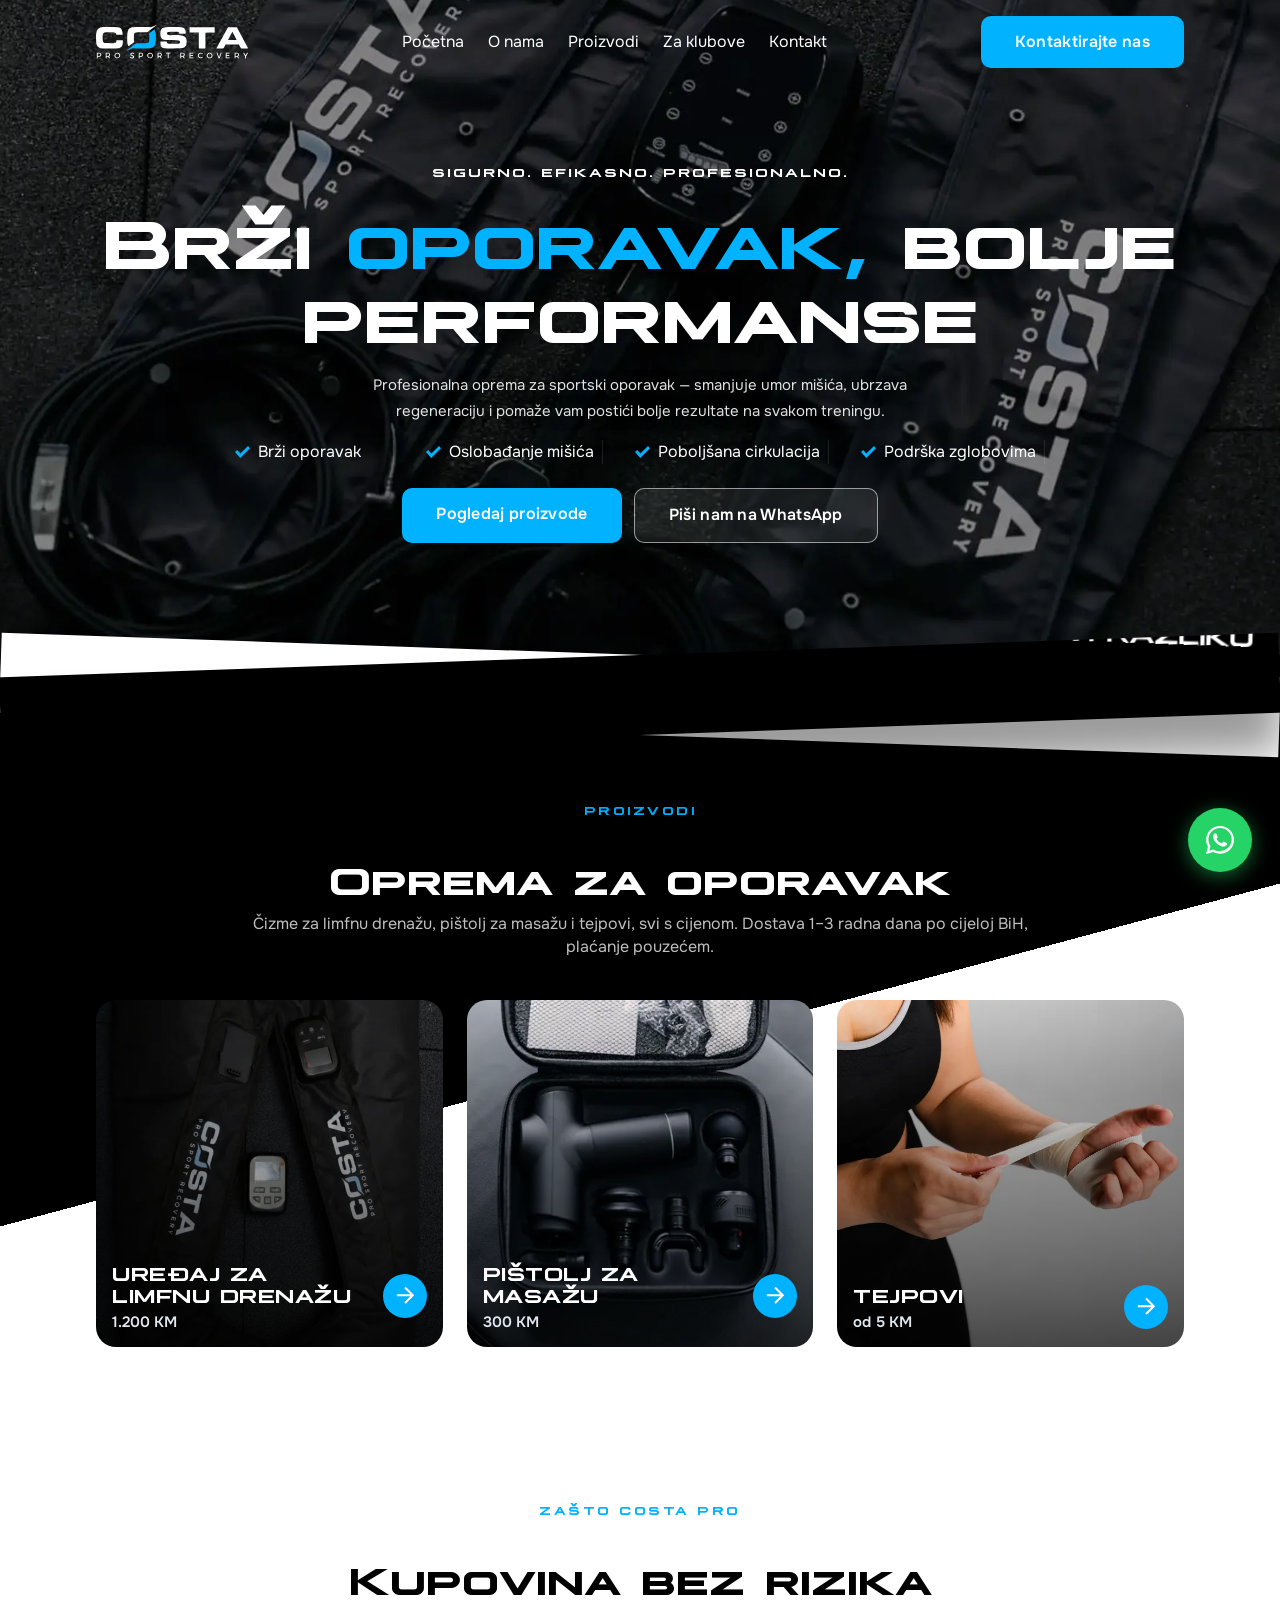
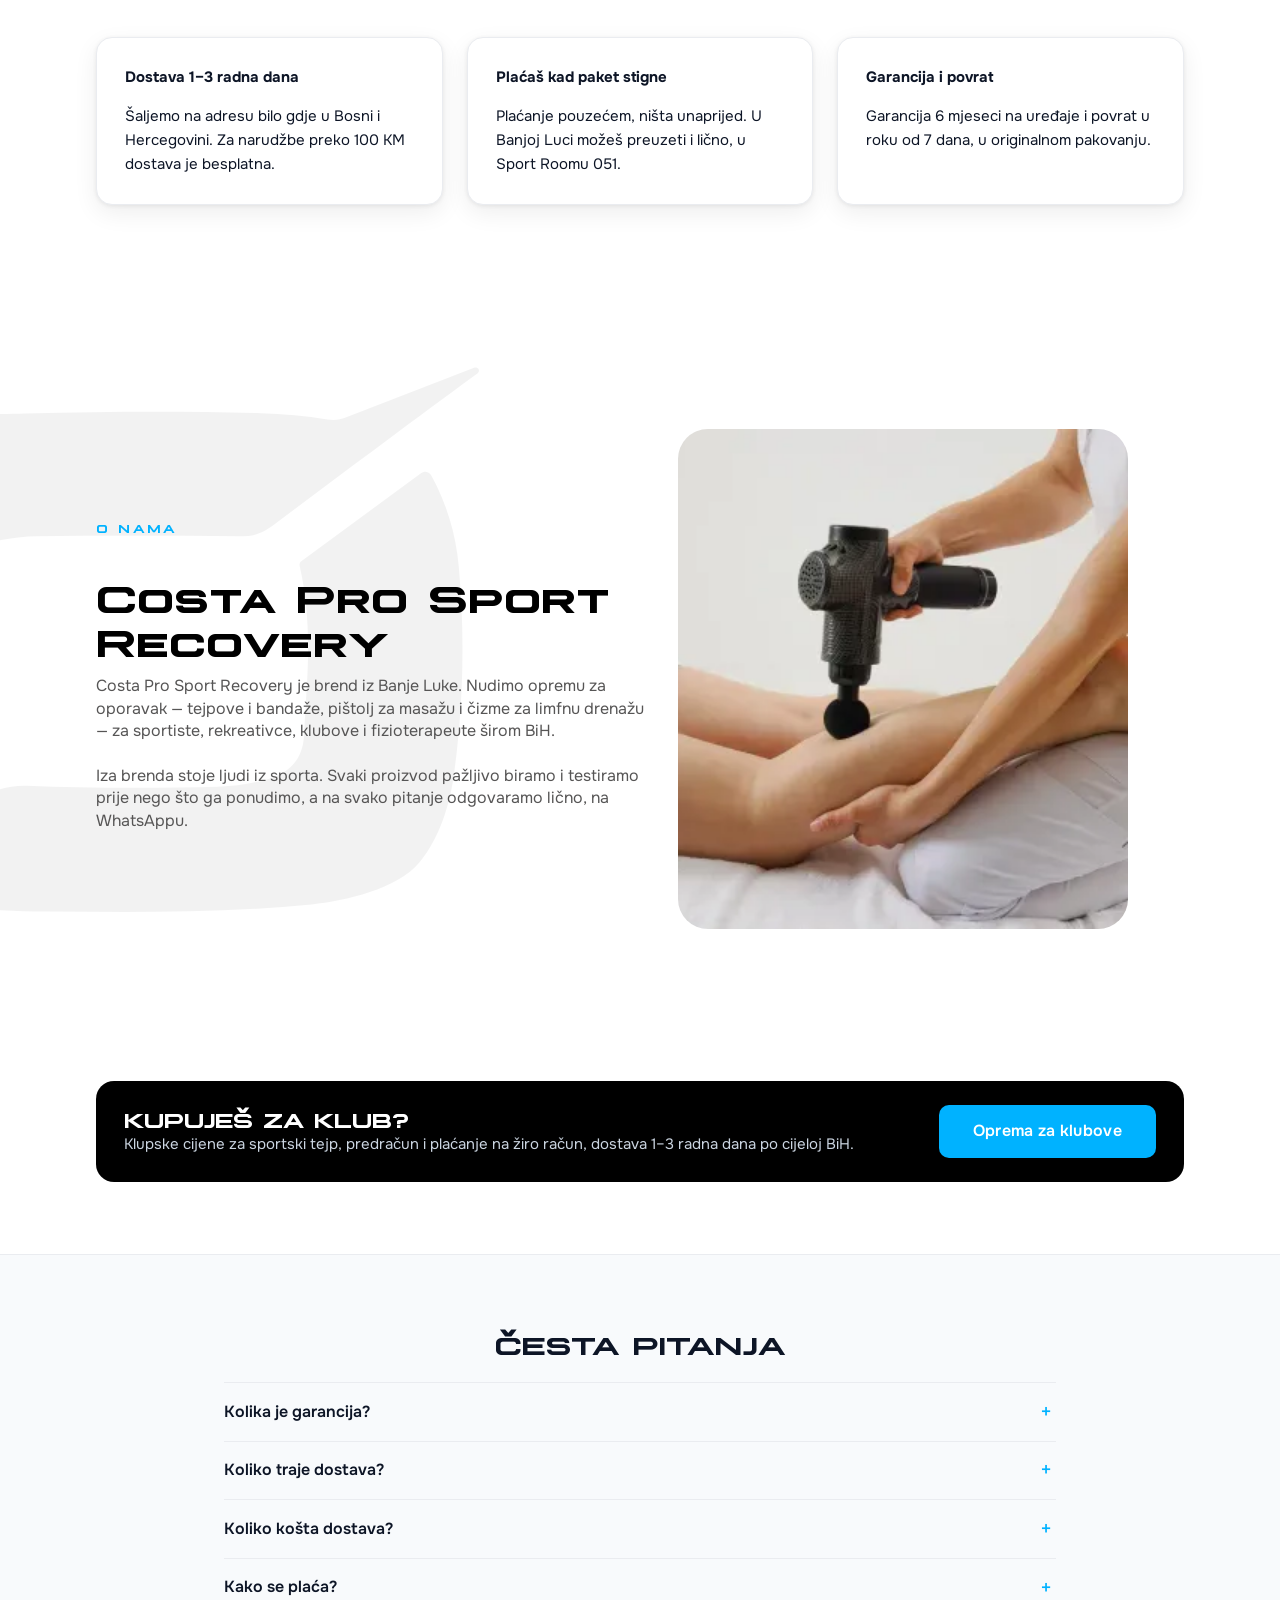
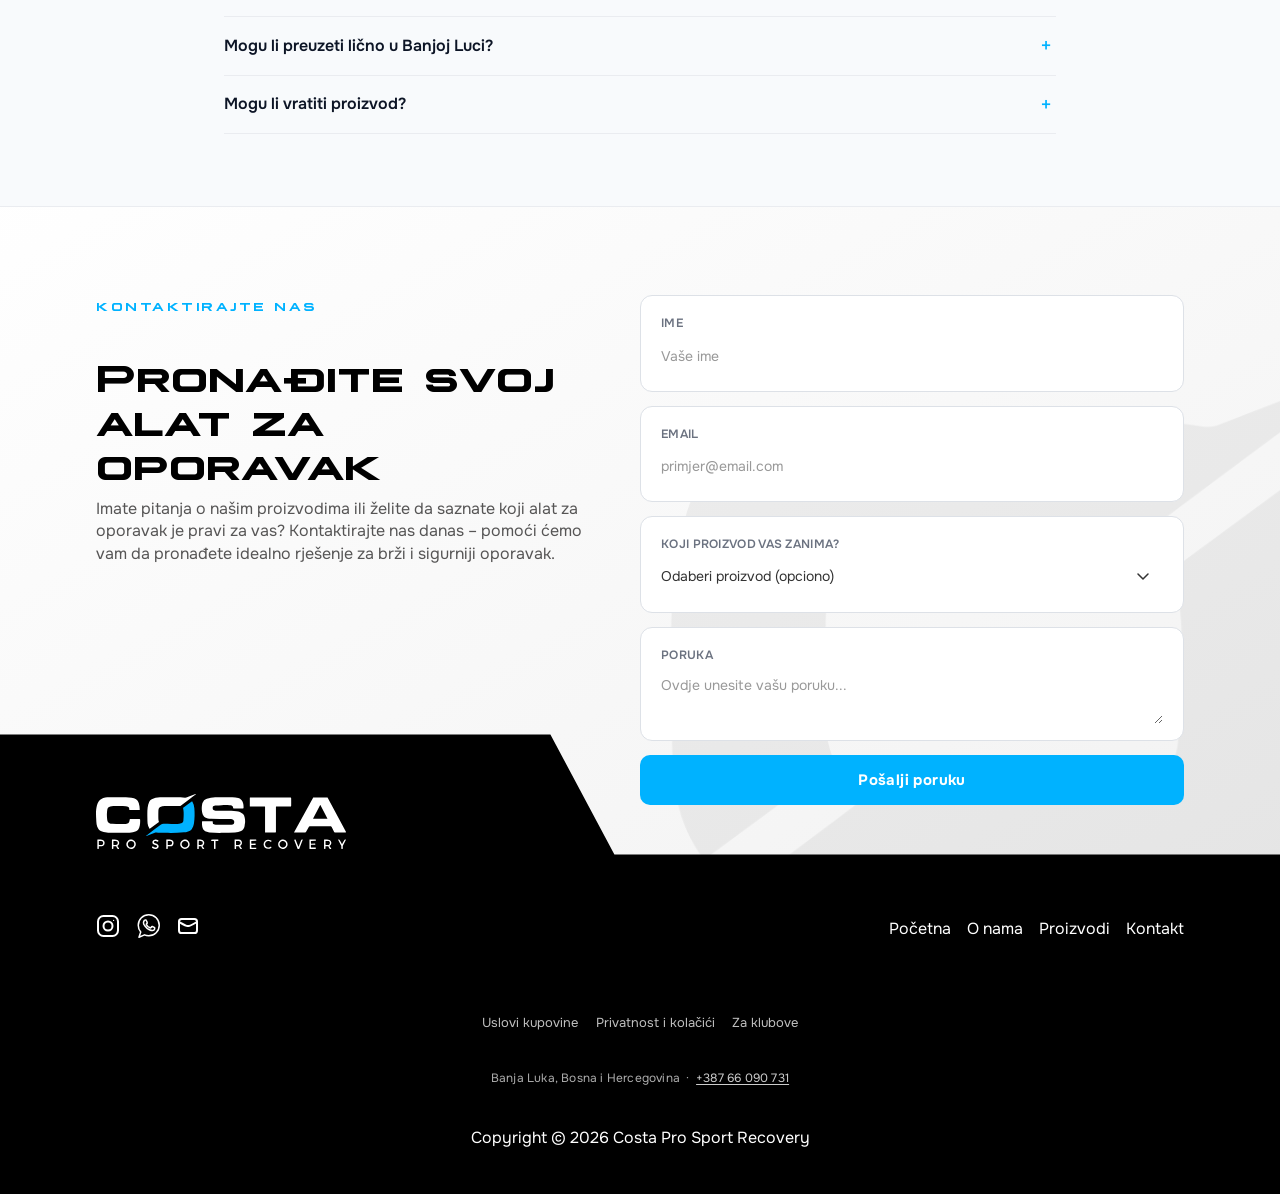
==== costa-website/index.html @ 4fbb2a23 "Brzina i mobitel: sajt 10x lakši, stabilan, bolja početna Brzina (Lighthouse, mobitel): 41-55 -> 92-" ====
<!DOCTYPE html><!-- This site was created in Webflow. https://webflow.com --><!-- Last Published: Sun Feb 15 2026 12:55:45 GMT+0000 (Coordinated Universal Time) --><html lang="bs" data-wf-domain="costa-78e3b6.webflow.io" data-wf-page="690329424cb99883a5636047" data-wf-site="690329414cb99883a5636027" data-wf-status="1"><head>
    <!-- Google Tag Manager -->
    <script>(function(w,d,s,l,i){w[l]=w[l]||[];w[l].push({'gtm.start':
    new Date().getTime(),event:'gtm.js'});var f=d.getElementsByTagName(s)[0],
    j=d.createElement(s),dl=l!='dataLayer'?'&l='+l:'';j.async=true;j.src=
    'https://www.googletagmanager.com/gtm.js?id='+i+dl;f.parentNode.insertBefore(j,f);
    })(window,document,'script','dataLayer','GTM-5XQ25KWZ');</script>
    <!-- End Google Tag Manager -->
    <meta charset="utf-8">
    <title>Costa Pro Sport Recovery | Profesionalna oprema za brži oporavak sportista</title>
    <meta content="Nudimo kvalitetne uređaje za masažu, limfnu drenažu i oporavak mišića koji pomažu u prevenciji povreda, smanjenju umora i bržem oporavku tijela nakon napora." name="description">
    <meta content="Costa Pro Sport Recovery | Profesionalna oprema za brži oporavak sportista" property="og:title">
    <meta content="Nudimo kvalitetne uređaje za masažu, limfnu drenažu i oporavak mišića koji pomažu u prevenciji povreda, smanjenju umora i bržem oporavku tijela nakon napora." property="og:description">
    <meta content="Costa Pro Sport Recovery | Profesionalna oprema za brži oporavak sportista" property="twitter:title">
    <meta content="Nudimo kvalitetne uređaje za masažu, limfnu drenažu i oporavak mišića koji pomažu u prevenciji povreda, smanjenju umora i bržem oporavku tijela nakon napora." property="twitter:description">
    <meta property="og:type" content="website">
    <meta content="summary_large_image" name="twitter:card">
    <meta property="og:image" content="https://costapro.ba/images/proizvodi/proizvodi%20limfna.jpeg">
    <meta name="twitter:image" content="https://costapro.ba/images/proizvodi/proizvodi%20limfna.jpeg">
    <meta content="width=device-width, initial-scale=1" name="viewport">
    <meta content="Webflow" name="generator">
    <link rel="canonical" href="https://costapro.ba/">
    <meta property="og:url" content="https://costapro.ba/">
    
    <link href="images/6991c1edc191689aac468a08_cost%20aico.png" rel="shortcut icon" type="image/x-icon">
    <link href="images/6991c24762b93aa58e448d6c_costa%20webclip.png" rel="apple-touch-icon">
    <link rel="preload" href="fonts/plateia-bold.woff2" as="font" type="font/woff2" crossorigin>
    <link rel="preload" href="fonts/onest-variable.woff2" as="font" type="font/woff2" crossorigin>
    <link rel="stylesheet" href="css/style.css">
    <link rel="stylesheet" href="css/costa-pages.css">
    <script type="application/ld+json">
      {
        "@context": "https://schema.org",
        "@type": "Organization",
        "name": "Costa Pro Sport Recovery",
        "description": "Profesionalna oprema za brži oporavak sportista - uređaji za masažu, limfnu drenažu i oporavak mišića",
        "logo": {
          "@type": "ImageObject",
          "url": "https://costapro.ba/images/69032d27c19b1f66c879b356_costa%20logo.svg"
        },
        "url": "https://costapro.ba/",
        "sameAs": [
          "https://www.instagram.com/costa_prosportrecovery/",
          "https://wa.me/38766090731"
        ],
        "contactPoint": {
          "@type": "ContactPoint",
          "contactType": "Customer Service",
          "telephone": "+387 66 090 731",
          "availableLanguage": "bs"
        },
        "makesOffer": [{
            "@type": "Offer",
            "itemOffered": {
              "@type": "Product",
              "name": "Uređaj za limfnu drenažu",
              "description": "Profesionalni uređaj za limfnu drenažu i oporavak"
            }
          },
          {
            "@type": "Offer",
            "itemOffered": {
              "@type": "Product",
              "name": "Pištolj za masažu",
              "description": "Masažni pistolj za brži oporavak mišića"
            }
          },
          {
            "@type": "Offer",
            "itemOffered": {
              "@type": "Product",
              "name": "Tejpovi",
              "description": "Profesionalni tejpovi za sportiste"
            }
          }
        ]
      }
    </script>
    <script type="text/javascript">
    (function(c,l,a,r,i,t,y){
        c[a]=c[a]||function(){(c[a].q=c[a].q||[]).push(arguments)};
        t=l.createElement(r);t.async=1;t.src="https://www.clarity.ms/tag/"+i;
        y=l.getElementsByTagName(r)[0];y.parentNode.insertBefore(t,y);
    })(window, document, "clarity", "script", "vp40ejj4ta");
</script>
    <!-- Meta Pixel: HARDCODED here, not in GTM. If this is ever moved into GTM (GTM-5XQ25KWZ), delete this block first or PageViews will be counted twice.
         Keep fbq.disablePushState = true; before fbq('init'): without it the product filter's URL change (?filter=...) fires an extra PageView on every click. -->
    <!-- Meta Pixel Code -->
    <script>
    !function(f,b,e,v,n,t,s)
    {if(f.fbq)return;n=f.fbq=function(){n.callMethod?
    n.callMethod.apply(n,arguments):n.queue.push(arguments)};
    if(!f._fbq)f._fbq=n;n.push=n;n.loaded=!0;n.version='2.0';
    n.queue=[];t=b.createElement(e);t.async=!0;
    t.src=v;s=b.getElementsByTagName(e)[0];
    s.parentNode.insertBefore(t,s)}(window, document,'script',
    'https://connect.facebook.net/en_US/fbevents.js');
    fbq.disablePushState = true;
    fbq('init', '1083569227592346');
    fbq('track', 'PageView');
    </script>
    <noscript><img height="1" width="1" style="display:none"
    src="https://www.facebook.com/tr?id=1083569227592346&ev=PageView&noscript=1"
    /></noscript>
    <!-- End Meta Pixel Code -->
    <!-- Google Analytics 4: HARDCODED here, not in GTM. If this is ever moved into GTM (GTM-5XQ25KWZ), delete this block first or PageViews will be counted twice. -->
    <script async src="https://www.googletagmanager.com/gtag/js?id=G-Q9NFE45MBG"></script>
    <script>
      window.dataLayer = window.dataLayer || [];
      function gtag(){dataLayer.push(arguments);}
      gtag('js', new Date());
      gtag('config', 'G-Q9NFE45MBG');
    </script>
    <!-- End Google Analytics 4 -->
    <script type="application/ld+json">
{
  "@context": "https://schema.org",
  "@type": "FAQPage",
  "mainEntity": [
    {
      "@type": "Question",
      "name": "Kolika je garancija?",
      "acceptedAnswer": {
        "@type": "Answer",
        "text": "Garancija je 6 mjeseci od datuma kupovine. Ako nešto nije u redu s uređajem, javi nam se: pregledamo reklamaciju i dogovorimo dalje."
      }
    },
    {
      "@type": "Question",
      "name": "Koliko traje dostava?",
      "acceptedAnswer": {
        "@type": "Answer",
        "text": "Kurirska dostava traje 1–3 radna dana, na adresu bilo gdje u Bosni i Hercegovini."
      }
    },
    {
      "@type": "Question",
      "name": "Koliko košta dostava?",
      "acceptedAnswer": {
        "@type": "Answer",
        "text": "Za narudžbe preko 100 KM dostava je besplatna. Za manje narudžbe cijenu dostave potvrđujemo u poruci prije slanja."
      }
    },
    {
      "@type": "Question",
      "name": "Kako se plaća?",
      "acceptedAnswer": {
        "@type": "Answer",
        "text": "Plaćaš pouzećem, gotovinom kuriru kada paket stigne. Plaćanje karticom trenutno nije moguće. Firme i klubovi mogu platiti na žiro račun po predračunu."
      }
    },
    {
      "@type": "Question",
      "name": "Mogu li preuzeti lično u Banjoj Luci?",
      "acceptedAnswer": {
        "@type": "Answer",
        "text": "Da. Lično preuzimanje je u Sport Roomu 051 (iznad pekare 5+), uz prethodni dogovor. Tada nema troška dostave, plaća se gotovinom i dobijaš fiskalni račun."
      }
    },
    {
      "@type": "Question",
      "name": "Mogu li vratiti proizvod?",
      "acceptedAnswer": {
        "@type": "Answer",
        "text": "Povrat je moguć u roku od 7 dana, u originalnom i neotvorenom pakovanju. Javi nam se na WhatsApp i dogovorićemo povrat."
      }
    }
  ]
}
    </script>
  </head>
  <body class="body">
    <!-- Google Tag Manager (noscript) -->
    <noscript><iframe src="https://www.googletagmanager.com/ns.html?id=GTM-5XQ25KWZ"
    height="0" width="0" style="display:none;visibility:hidden"></iframe></noscript>
    <!-- End Google Tag Manager (noscript) -->
    <div class="page-wrapper">
      <div class="navbar">
        <div class="navbar-padding">
          <div class="container-large">
            <div class="navbar_content"><a href="index.html" aria-current="page" class="brand w-inline-block w--current"><img src="images/69032d27c19b1f66c879b356_costa%20logo.svg" loading="lazy" alt="Costa pro sport recovery"></a>
              <div class="nav_list" id="cp-nav">
                <div class="nav-links">
                  <a href="index.html" aria-current="page" class="nav_link w--current">Početna</a><a href="#about" class="nav_link">O nama</a><a href="proizvodi.html" class="nav_link">Proizvodi</a><a href="za-klubove.html" class="nav_link">Za klubove</a><a href="#contact" class="nav_link">Kontakt</a></div><a href="https://wa.me/38766090731?text=Zdravo!%20Zanima%20me%20vi%C5%A1e%20o%20va%C5%A1im%20proizvodima." class="button w-button" target="_blank" rel="noopener">Kontaktirajte nas</a>
              </div>
              <button type="button" class="cp-burger" aria-label="Otvori meni" aria-expanded="false" aria-controls="cp-nav"><span></span><span></span><span></span></button>
            </div>
          </div>
        </div>
      </div>
      <div class="main-wrapper">
        <div class="section_hero">
          <div class="hero_padding">
            <div class="container-large">
              <div class="hero_content">
                <div class="hero_short-text"><strong class="bold-text">Sigurno. Efikasno. Profesionalno.</strong></div>
                <h1 class="hero_heading">Brži <span class="highlight-text">oporavak,</span> bolje performanse</h1>
                <p class="hero-description">Profesionalna oprema za sportski oporavak — smanjuje umor mišića, ubrzava regeneraciju i pomaže vam postići bolje rezultate na svakom treningu.</p>
                <div class="hero-tags_list">
                  <div class="hero-tag"><img src="images/69034042e0db154fa224d536_check%20icon.svg" loading="lazy" alt="" class="check-icon">
                    <div>Brži oporavak</div>
                  </div>
                  <img  style="width: 1px; height: 1.5rem" src="images/vertical-divider.png" alt="">
                  <div class="hero-tag"><img src="images/69034042e0db154fa224d536_check%20icon.svg" loading="lazy" alt="" class="check-icon">
                    <div>Oslobađanje mišića</div><img  style="width: 1px; height: 1.5rem" src="images/vertical-divider.png" alt="">
                  </div>
                  <div class="hero-tag"><img src="images/69034042e0db154fa224d536_check%20icon.svg" loading="lazy" alt="" class="check-icon">
                    <div>Poboljšana cirkulacija</div><img  style="width: 1px; height: 1.5rem" src="images/vertical-divider.png" alt="">
                  </div>
                  <div class="hero-tag"><img src="images/69034042e0db154fa224d536_check%20icon.svg" loading="lazy" alt="" class="check-icon">
                    <div>Podrška zglobovima</div><img  style="width: 1px; height: 1.5rem" src="images/vertical-divider.png" alt="">
                  </div>
                </div><div class="cp-hero-ctas"><a href="proizvodi.html" class="button w-button">Pogledaj proizvode</a><a href="https://wa.me/38766090731?text=Zdravo!%20Zanima%20me%20vi%C5%A1e%20o%20va%C5%A1im%20proizvodima." class="button w-button cp-btn-ghost" target="_blank" rel="noopener" data-location="naslov">Piši nam na WhatsApp</a></div>
              </div>
            </div>
          </div>
        </div>
        <div class="section_marqee">
          <div class="marqee_padding">
            <div class="marqee_container">
              <div class="marqee_content">
                <div class="marquee-horizontal">
                  <div class="marquee-horizontal-alt-css w-embed">
                    <style>
                      .track-horizontal-alt {
                        position: absolute;
                        white-space: nowrap;
                        will-change: transform;
                        animation: marquee-horizontal-alt 40s linear infinite;
                        transform: rotate(-4deg);
                        /* manipulate the speed of the marquee by changing "40s" line above*/
                      }

                      @keyframes marquee-horizontal-alt {
                        from {
                          transform: translateX(-50%);
                        }

                        to {
                          transform: translateX(0%);
                        }
                      }
                    </style>
                  </div>
                  <div class="track-horizontal-alt">
                    <div class="marquee-text">Oprema koja pravi razliku</div><img src="images/69034e7e231d535beb004f73_Ellipse%204.svg" loading="lazy" alt="" class="marqee-icon">
                    <div class="marquee-text">Oprema koja pravi razliku</div><img src="images/69034e7e231d535beb004f73_Ellipse%204.svg" loading="lazy" alt="" class="marqee-icon">
                    <div class="marquee-text">Oprema koja pravi razliku</div><img src="images/69034e7e231d535beb004f73_Ellipse%204.svg" loading="lazy" alt="" class="marqee-icon">
                    <div class="marquee-text">Oprema koja pravi razliku</div><img src="images/69034e7e231d535beb004f73_Ellipse%204.svg" loading="lazy" alt="" class="marqee-icon">
                    <div class="marquee-text">Oprema koja pravi razliku</div><img src="images/69034e7e231d535beb004f73_Ellipse%204.svg" loading="lazy" alt="" class="marqee-icon">
                    <div class="marquee-text">Oprema koja pravi razliku</div>
                  </div>
                </div>
                <div class="marquee-horizontal black">
                  <div class="marquee-horizontal-css w-embed">
                    <style>
                      .track-horizontal {
                        position: absolute;
                        white-space: nowrap;
                        will-change: transform;
                        animation: marquee-horizontal 40s linear infinite;
                        transform: rotate(4deg);
                        /*  manipulate the speed of the marquee by changing "40s" line above*/
                      }

                      @keyframes marquee-horizontal {
                        from {
                          transform: translateX(0);
                        }

                        to {
                          transform: translateX(-50%);
                        }
                      }
                    </style>
                  </div>
                  <div class="track-horizontal">
                    <div class="marquee-text">Oprema koja pravi razliku</div><img src="images/69034e7e231d535beb004f73_Ellipse%204.svg" loading="lazy" alt="" class="marqee-icon">
                    <div class="marquee-text">Oprema koja pravi razliku</div><img src="images/69034e7e231d535beb004f73_Ellipse%204.svg" loading="lazy" alt="" class="marqee-icon">
                    <div class="marquee-text">Oprema koja pravi razliku</div><img src="images/69034e7e231d535beb004f73_Ellipse%204.svg" loading="lazy" alt="" class="marqee-icon">
                    <div class="marquee-text">Oprema koja pravi razliku</div><img src="images/69034e7e231d535beb004f73_Ellipse%204.svg" loading="lazy" alt="" class="marqee-icon">
                    <div class="marquee-text">Oprema koja pravi razliku</div><img src="images/69034e7e231d535beb004f73_Ellipse%204.svg" loading="lazy" alt="" class="marqee-icon">
                  </div>
                </div>
              </div>
            </div>
          </div>
        </div>
        <div class="section_products">
          <div class="padding-global">
            <div class="container-large">
              <div class="products_content">
                <div class="products_text">
                  <div class="section-tag highlight-text">Proizvodi</div>
                  <h2 class="heading-9">Oprema za oporavak</h2>
                  <p class="text-color-lightgray">Čizme za limfnu drenažu, pištolj za masažu i tejpovi, svi s cijenom. Dostava 1–3 radna dana po cijeloj BiH, plaćanje pouzećem.</p>
                </div>
                <div class="products_wrap">
                  <div class="product_card bg-1">
                    <div class="card_content">
                      <h3 class="card_title">Uređaj za limfnu drenažu<span class="cp-card-price">1.200 KM</span></h3><a href="limfna-drenaza-4-komore.html" class="product-card_button w-inline-block" aria-label="Uređaj za limfnu drenažu: detalji"><img src="images/690648bba826654de5b0fceb_arrow_outward_24dp_FFFFFF_FILL0_wght400_GRAD0_opsz24.svg" loading="lazy" alt="" class="card_icon"></a>
                    </div>
                  </div>
                  <div class="product_card bg-2">
                    <div class="card_content">
                      <h3 class="card_title">Pištolj za masažu<span class="cp-card-price">300 KM</span></h3><a href="pistolj-za-masazu.html" class="product-card_button w-inline-block" aria-label="Pištolj za masažu: detalji"><img src="images/690648bba826654de5b0fceb_arrow_outward_24dp_FFFFFF_FILL0_wght400_GRAD0_opsz24.svg" loading="lazy" alt="" class="card_icon"></a>
                    </div>
                  </div>
                  <div class="product_card bg-4">
                    <div class="card_content">
                      <h3 class="card_title">Tejpovi<span class="cp-card-price">od 5 KM</span></h3><a href="tejpovi.html" class="product-card_button w-inline-block" aria-label="Tejpovi i bandaže: detalji"><img src="images/690648bba826654de5b0fceb_arrow_outward_24dp_FFFFFF_FILL0_wght400_GRAD0_opsz24.svg" loading="lazy" alt="" class="card_icon"></a>
                    </div>
                  </div>
                </div>
              </div>
            </div>
          </div>
        </div>
        <div class="section_testimonials">
          <div class="padding-global">
            <div class="container-large">
              <div class="testimonials_head">
                <div class="section-tag highlight-text">Zašto Costa Pro</div>
                <h2 class="heading-9 text-color-black">Kupovina bez rizika</h2>
              </div>
              <div class="testimonials_wrap">
                <div class="testimonial_card">
                  <div class="testimonial_author"><strong>Dostava 1–3 radna dana</strong></div>
                  <p class="testimonial_text">Šaljemo na adresu bilo gdje u Bosni i Hercegovini. Za narudžbe preko 100 KM dostava je besplatna.</p>
                </div>
                <div class="testimonial_card">
                  <div class="testimonial_author"><strong>Plaćaš kad paket stigne</strong></div>
                  <p class="testimonial_text">Plaćanje pouzećem, ništa unaprijed. U Banjoj Luci možeš preuzeti i lično, u Sport Roomu 051.</p>
                </div>
                <div class="testimonial_card">
                  <div class="testimonial_author"><strong>Garancija i povrat</strong></div>
                  <p class="testimonial_text">Garancija 6 mjeseci na uređaje i povrat u roku od 7 dana, u originalnom pakovanju.</p>
                </div>
              </div>
            </div>
          </div>
        </div>
        <section id="about" class="section_about">
          <div class="padding_about">
            <div class="container-large">
              <div class="about_content">
                <div class="about_text">
                  <div class="section-tag highlight-text">O nama</div>
                  <h2 class="heading-8">Costa Pro Sport Recovery</h2>
                  <p class="text-color-gray">Costa Pro Sport Recovery je brend iz Banje Luke. Nudimo opremu za oporavak — tejpove i bandaže, pištolj za masažu i čizme za limfnu drenažu — za sportiste, rekreativce, klubove i fizioterapeute širom BiH.<br><br>Iza brenda stoje ljudi iz sporta. Svaki proizvod pažljivo biramo i testiramo prije nego što ga ponudimo, a na svako pitanje odgovaramo lično, na WhatsAppu.</p>
                </div>
                <div class="about_image-wrap"><img src="images/6905df85bab61646c7c6912c_about%20image-min.webp" loading="lazy" sizes="(max-width: 991px) 100vw, 450px" srcset="images/6905df85bab61646c7c6912c_about%20image-min-p-500.webp 500w, images/6905df85bab61646c7c6912c_about%20image-min-p-800.webp 800w, images/6905df85bab61646c7c6912c_about%20image-min-p-1080.webp 1080w, images/6905df85bab61646c7c6912c_about%20image-min-p-1600.webp 1600w, images/6905df85bab61646c7c6912c_about%20image-min-p-2000.webp 2000w, images/6905df85bab61646c7c6912c_about%20image-min-p-2600.webp 2600w, images/6905df85bab61646c7c6912c_about%20image-min-p-3200.webp 3200w, images/6905df85bab61646c7c6912c_about%20image-min.webp 4096w" alt="Masaža noge uređajem za oporavak" class="about_image">
                </div>
              </div>
            </div>
          </div>
        </section>
        <section class="cp-section">
          <div class="cp-container">
            <div class="cp-banner" style="margin-top:0">
              <div><h2>Kupuješ za klub?</h2><p>Klupske cijene za sportski tejp, predračun i plaćanje na žiro račun, dostava 1–3 radna dana po cijeloj BiH.</p></div>
              <a href="za-klubove.html" class="button w-button">Oprema za klubove</a>
            </div>
          </div>
        </section>
        <section class="cp-section is-soft cp-home-faq">
          <div class="cp-container">
            <h2 class="cp-h2">Česta pitanja</h2>
            <div class="cp-faq"><details><summary>Kolika je garancija?</summary><p>Garancija je 6 mjeseci od datuma kupovine. Ako nešto nije u redu s uređajem, javi nam se: pregledamo reklamaciju i dogovorimo dalje.</p></details><details><summary>Koliko traje dostava?</summary><p>Kurirska dostava traje 1–3 radna dana, na adresu bilo gdje u Bosni i Hercegovini.</p></details><details><summary>Koliko košta dostava?</summary><p>Za narudžbe preko 100 KM dostava je besplatna. Za manje narudžbe cijenu dostave potvrđujemo u poruci prije slanja.</p></details><details><summary>Kako se plaća?</summary><p>Plaćaš pouzećem, gotovinom kuriru kada paket stigne. Plaćanje karticom trenutno nije moguće. Firme i klubovi mogu platiti na žiro račun po predračunu.</p></details><details><summary>Mogu li preuzeti lično u Banjoj Luci?</summary><p>Da. Lično preuzimanje je u Sport Roomu 051 (iznad pekare 5+), uz prethodni dogovor. Tada nema troška dostave, plaća se gotovinom i dobijaš fiskalni račun.</p></details><details><summary>Mogu li vratiti proizvod?</summary><p>Povrat je moguć u roku od 7 dana, u originalnom i neotvorenom pakovanju. Javi nam se na WhatsApp i dogovorićemo povrat.</p></details></div>
          </div>
        </section>
        <section id="contact" class="section_contact">
          <div class="padding-global">
            <div class="container-large">
              <div class="contact_content text-color-black">
                <div class="contact_text">
                  <div class="section-tag highlight-text">Kontaktirajte nas</div>
                  <h2 class="heading-10">Pronađite svoj alat za oporavak</h2>
                  <p class="text-color-gray">Imate pitanja o našim proizvodima ili želite da saznate koji alat za oporavak je pravi za vas? Kontaktirajte nas danas – pomoći ćemo vam da pronađete idealno rješenje za brži i sigurniji oporavak.</p>
                </div>
                <div class="contact_form">
                  <div class="w-form">
                    <form   action="https://formspree.io/f/xpqjybyr"
                      method="POST" id="email-form" name="email-form" >
                      <div class="formgroup"><label for="name" class="label">Ime</label><input class="input-field w-input" maxlength="256" name="name" data-name="Name" placeholder="Vaše ime" type="text" id="name" required=""></div>
                      <div class="formgroup"><label for="email" class="label">Email</label><input class="input-field w-input" maxlength="256" name="email" data-name="Email" placeholder="primjer@email.com" type="email" id="email" required=""></div>
                      <div class="formgroup"><label for="product-interest" class="label">Koji proizvod vas zanima?</label><select name="product" id="product-interest" class="input-field w-input"><option value="">Odaberi proizvod (opciono)</option><option value="Sportski tejp">Sportski tejp</option><option value="Sportski tejp 13,7m">Sportski tejp 13,7m</option><option value="Samoljepljiva bandaža">Samoljepljiva-Elastična bandaža</option><option value="Podbandažna spužvica">Podbandažna spužvica</option><option value="Kineziološka traka">Kineziološka traka</option><option value="Limfna drenaža (4 komore)">Limfna drenaža – 4 komore</option><option value="Pištolj za masažu">Pištolj za masažu</option><option value="Opšte pitanje">Opšte pitanje</option></select></div>
                      <div class="formgroup"><label for="field" class="label">Poruka</label><textarea placeholder="Ovdje unesite vašu poruku..." maxlength="5000" id="field" name="field" data-name="Field" class="textarea w-input"></textarea></div>
                      <button class="submit-button" type="submit">Pošalji poruku</button>
                    </form>
                    <div class="w-form-done">
                      <div>Hvala! Javit ćemo vam se uskoro.</div>
                    </div>
                    <div class="w-form-fail">
                      <div>Ups! Nešto je pošlo po krivu. Pokušajte ponovo.</div>
                    </div>
                  </div>
                </div>
              </div>
            </div>
          </div>
        </section>
      </div>
      <div class="footer">
        <div class="padding_footer">
          <div class="container-large">
            <div class="footer_content">
              <div class="footer_logo-wrap"><img src="images/69032d27c19b1f66c879b356_costa%20logo.svg" loading="lazy" alt="costa logo" class="image-2"></div>
              <div class="footer_links">
                <div class="social_links">
 <div class="icon_wrap"><a href="https://www.instagram.com/costa_prosportrecovery/" class="footer-icon_wrap w-inline-block" aria-label="Instagram" target="_blank" rel="noopener"><img src="images/icons/instagram.svg" loading="lazy" alt="instagram icon" class="footer_icon"></a></div>
                  <div class="icon_wrap"><a href="https://wa.me/38766090731" target="_blank" rel="noopener" class="footer-icon_wrap w-inline-block" aria-label="WhatsApp"><img src="images/icons/whatsapp.svg" loading="lazy" alt="whatsapp icon" class="footer_icon"></a></div>
                 <div class="icon_wrap"><a href="mailto:info@costapro.ba" class="footer-icon_wrap w-inline-block" aria-label="Email"><img src="images/icons/mail.svg" loading="lazy" alt="" class="footer_icon"></a></div>
                   </div>
                <ul role="list" class="footer_nav-links">
                  <li class="footer_link"><a href="/index.html" class="footer_a w-inline-block">
                      <div>Početna</div>
                    </a></li>
                  <li class="footer_link"><a href="/index.html#about" class="footer_a w-inline-block">
                      <div>O nama</div>
                    </a></li>
                  <li class="footer_link"><a href="proizvodi.html" class="footer_a w-inline-block">
                      <div>Proizvodi</div>
                    </a></li>
                  <li class="footer_link"><a href="/index.html#contact" class="footer_a w-inline-block">
                      <div>Kontakt</div>
                    </a></li>
                </ul>
              </div>
              <div class="cp-footer-legal"><a href="uslovi-kupovine.html">Uslovi kupovine</a><a href="politika-privatnosti.html">Privatnost i kolačići</a><a href="za-klubove.html">Za klubove</a></div>
              <div class="footer_info">Banja Luka, Bosna i Hercegovina &nbsp;·&nbsp; <a href="tel:+38766090731">+387 66 090 731</a></div>
              <div>Copyright © 2026 Costa Pro Sport Recovery</div>
            </div>
          </div>
        </div>
      </div>
    </div>
    
   
   
    <a href="https://wa.me/38766090731?text=Zdravo!%20Zanima%20me%20vi%C5%A1e%20o%20va%C5%A1im%20proizvodima." class="whatsapp-float" target="_blank" rel="noopener" aria-label="Kontaktirajte nas na WhatsApp">
      <svg xmlns="http://www.w3.org/2000/svg" viewBox="0 0 448 512"><path d="M380.9 97.1C339 55.1 283.2 32 223.9 32c-122.4 0-222 99.6-222 222 0 39.1 10.2 77.3 29.6 111L0 480l117.7-30.9c32.4 17.7 68.9 27 106.1 27h.1c122.3 0 224.1-99.6 224.1-222 0-59.3-25.2-115-67.1-157zm-157 341.6c-33.2 0-65.7-8.9-94-25.7l-6.7-4-69.8 18.3L72 353.4l-4.4-7c-18.5-29.4-28.2-63.3-28.2-98.2 0-101.7 82.8-184.5 184.6-184.5 49.3 0 95.6 19.2 130.4 54.1 34.8 34.9 56.2 81.2 56.1 130.5 0 101.8-84.9 184.6-186.6 184.6zm101.2-138.2c-5.5-2.8-32.8-16.2-37.9-18-5.1-1.9-8.8-2.8-12.5 2.8-3.7 5.6-14.3 18-17.6 21.8-3.2 3.7-6.5 4.2-12 1.4-32.6-16.3-54-29.1-75.5-66-5.7-9.8 5.7-9.1 16.3-30.3 1.8-3.7.9-6.9-.5-9.7-1.4-2.8-12.5-30.1-17.1-41.2-4.5-10.8-9.1-9.3-12.5-9.5-3.2-.2-6.9-.2-10.6-.2-3.7 0-9.7 1.4-14.8 6.9-5.1 5.6-19.4 19-19.4 46.3 0 27.3 19.9 53.7 22.6 57.4 2.8 3.7 39.1 59.7 94.8 83.8 35.2 15.2 49 16.5 66.6 13.9 10.7-1.6 32.8-13.4 37.4-26.4 4.6-13 4.6-24.1 3.2-26.4-1.3-2.5-5-3.9-10.5-6.6z"/></svg>
    </a>
    <script src="js/costa-pages.js" defer></script>
    <script src="js/costa-tracking.js" defer></script>
</body></html>
---- costa-website/css/style.css ----
html {
  -webkit-text-size-adjust: 100%;
  -ms-text-size-adjust: 100%;
  font-family: sans-serif;
}

body {
  margin: 0;
}

article, aside, details, figcaption, figure, footer, header, hgroup, main, menu, nav, section, summary {
  display: block;
}

audio, canvas, progress, video {
  vertical-align: baseline;
  display: inline-block;
}

audio:not([controls]) {
  height: 0;
  display: none;
}

[hidden], template {
  display: none;
}

a {
  background-color: #0000;
}

a:active, a:hover {
  outline: 0;
}

abbr[title] {
  border-bottom: 1px dotted;
}

b, strong {
  font-weight: bold;
}

dfn {
  font-style: italic;
}

h1 {
  margin: .67em 0;
  font-size: 2em;
}

mark {
  color: #000;
  background: #ff0;
}

small {
  font-size: 80%;
}

sub, sup {
  vertical-align: baseline;
  font-size: 75%;
  line-height: 0;
  position: relative;
}

sup {
  top: -.5em;
}

sub {
  bottom: -.25em;
}

img {
  border: 0;
}

svg:not(:root) {
  overflow: hidden;
}

hr {
  box-sizing: content-box;
  height: 0;
}

pre {
  overflow: auto;
}

code, kbd, pre, samp {
  font-family: monospace;
  font-size: 1em;
}

button, input, optgroup, select, textarea {
  color: inherit;
  font: inherit;
  margin: 0;
}

button {
  overflow: visible;
}

button, select {
  text-transform: none;
}

button, html input[type="button"], input[type="reset"] {
  -webkit-appearance: button;
  cursor: pointer;
}

button[disabled], html input[disabled] {
  cursor: default;
}

button::-moz-focus-inner, input::-moz-focus-inner {
  border: 0;
  padding: 0;
}

input {
  line-height: normal;
}

input[type="checkbox"], input[type="radio"] {
  box-sizing: border-box;
  padding: 0;
}

input[type="number"]::-webkit-inner-spin-button, input[type="number"]::-webkit-outer-spin-button {
  height: auto;
}

input[type="search"] {
  -webkit-appearance: none;
}

input[type="search"]::-webkit-search-cancel-button, input[type="search"]::-webkit-search-decoration {
  -webkit-appearance: none;
}

legend {
  border: 0;
  padding: 0;
}

textarea {
  overflow: auto;
}

optgroup {
  font-weight: bold;
}

table {
  border-collapse: collapse;
  border-spacing: 0;
}

td, th {
  padding: 0;
}

@font-face {
  font-family: webflow-icons;
  src: url("[data-uri]") format("truetype");
  font-weight: normal;
  font-style: normal;
}

[class^="w-icon-"], [class*=" w-icon-"] {
  speak: none;
  font-variant: normal;
  text-transform: none;
  -webkit-font-smoothing: antialiased;
  -moz-osx-font-smoothing: grayscale;
  font-style: normal;
  font-weight: normal;
  line-height: 1;
  font-family: webflow-icons !important;
}

.w-icon-slider-right:before {
  content: "";
}

.w-icon-slider-left:before {
  content: "";
}

.w-icon-nav-menu:before {
  content: "";
}

.w-icon-arrow-down:before, .w-icon-dropdown-toggle:before {
  content: "";
}

.w-icon-file-upload-remove:before {
  content: "";
}

.w-icon-file-upload-icon:before {
  content: "";
}

* {
  box-sizing: border-box;
}

html {
  height: 100%;
}

body {
  color: #333;
  background-color: #fff;
  min-height: 100%;
  margin: 0;
  font-family: Arial, sans-serif;
  font-size: 14px;
  line-height: 20px;
}

img {
  vertical-align: middle;
  max-width: 100%;
  display: inline-block;
}

html.w-mod-touch * {
  background-attachment: scroll !important;
}

.w-block {
  display: block;
}

.w-inline-block {
  max-width: 100%;
  display: inline-block;
}

.w-clearfix:before, .w-clearfix:after {
  content: " ";
  grid-area: 1 / 1 / 2 / 2;
  display: table;
}

.w-clearfix:after {
  clear: both;
}

.w-hidden {
  display: none;
}

.w-button {
  color: #fff;
  line-height: inherit;
  cursor: pointer;
  background-color: #3898ec;
  border: 0;
  border-radius: 0;
  padding: 9px 15px;
  text-decoration: none;
  display: inline-block;
}

input.w-button {
  -webkit-appearance: button;
}

html[data-w-dynpage] [data-w-cloak] {
  color: #0000 !important;
}

.w-code-block {
  margin: unset;
}

pre.w-code-block code {
  all: inherit;
}

.w-optimization {
  display: contents;
}

.w-webflow-badge, .w-webflow-badge > img {
  box-sizing: unset;
  width: unset;
  height: unset;
  max-height: unset;
  max-width: unset;
  min-height: unset;
  min-width: unset;
  margin: unset;
  padding: unset;
  float: unset;
  clear: unset;
  border: unset;
  border-radius: unset;
  background: unset;
  background-image: unset;
  background-position: unset;
  background-size: unset;
  background-repeat: unset;
  background-origin: unset;
  background-clip: unset;
  background-attachment: unset;
  background-color: unset;
  box-shadow: unset;
  transform: unset;
  direction: unset;
  font-family: unset;
  font-weight: unset;
  color: unset;
  font-size: unset;
  line-height: unset;
  font-style: unset;
  font-variant: unset;
  text-align: unset;
  letter-spacing: unset;
  -webkit-text-decoration: unset;
  text-decoration: unset;
  text-indent: unset;
  text-transform: unset;
  list-style-type: unset;
  text-shadow: unset;
  vertical-align: unset;
  cursor: unset;
  white-space: unset;
  word-break: unset;
  word-spacing: unset;
  word-wrap: unset;
  transition: unset;
}

.w-webflow-badge {
  white-space: nowrap;
  cursor: pointer;
  box-shadow: 0 0 0 1px #0000001a, 0 1px 3px #0000001a;
  visibility: visible !important;
  opacity: 1 !important;
  z-index: 2147483647 !important;
  color: #aaadb0 !important;
  overflow: unset !important;
  background-color: #fff !important;
  border-radius: 3px !important;
  width: auto !important;
  height: auto !important;
  margin: 0 !important;
  padding: 6px !important;
  font-size: 12px !important;
  line-height: 14px !important;
  text-decoration: none !important;
  display: inline-block !important;
  position: fixed !important;
  inset: auto 12px 12px auto !important;
  transform: none !important;
}

.w-webflow-badge > img {
  position: unset;
  visibility: unset !important;
  opacity: 1 !important;
  vertical-align: middle !important;
  display: inline-block !important;
}

h1, h2, h3, h4, h5, h6 {
  margin-bottom: 10px;
  font-weight: bold;
}

h1 {
  margin-top: 20px;
  font-size: 38px;
  line-height: 44px;
}

h2 {
  margin-top: 20px;
  font-size: 32px;
  line-height: 36px;
}

h3 {
  margin-top: 20px;
  font-size: 24px;
  line-height: 30px;
}

h4 {
  margin-top: 10px;
  font-size: 18px;
  line-height: 24px;
}

h5 {
  margin-top: 10px;
  font-size: 14px;
  line-height: 20px;
}

h6 {
  margin-top: 10px;
  font-size: 12px;
  line-height: 18px;
}

p {
  margin-top: 0;
  margin-bottom: 10px;
}

blockquote {
  border-left: 5px solid #e2e2e2;
  margin: 0 0 10px;
  padding: 10px 20px;
  font-size: 18px;
  line-height: 22px;
}

figure {
  margin: 0 0 10px;
}

figcaption {
  text-align: center;
  margin-top: 5px;
}

ul, ol {
  margin-top: 0;
  margin-bottom: 10px;
  padding-left: 40px;
}

.w-list-unstyled {
  padding-left: 0;
  list-style: none;
}

.w-embed:before, .w-embed:after {
  content: " ";
  grid-area: 1 / 1 / 2 / 2;
  display: table;
}

.w-embed:after {
  clear: both;
}

.w-video {
  width: 100%;
  padding: 0;
  position: relative;
}

.w-video iframe, .w-video object, .w-video embed {
  border: none;
  width: 100%;
  height: 100%;
  position: absolute;
  top: 0;
  left: 0;
}

fieldset {
  border: 0;
  margin: 0;
  padding: 0;
}

button, [type="button"], [type="reset"] {
  cursor: pointer;
  -webkit-appearance: button;
  border: 0;
}

.w-form {
  margin: 0 0 15px;
}

.w-form-done {
  text-align: center;
  background-color: #ddd;
  padding: 20px;
  display: none;
}

.w-form-fail {
  background-color: #ffdede;
  margin-top: 10px;
  padding: 10px;
  display: none;
}

label {
  margin-bottom: 5px;
  font-weight: bold;
  display: block;
}

.w-input, .w-select {
  color: #333;
  vertical-align: middle;
  background-color: #fff;
  border: 1px solid #ccc;
  width: 100%;
  height: 38px;
  margin-bottom: 10px;
  padding: 8px 12px;
  font-size: 14px;
  line-height: 1.42857;
  display: block;
}

.w-input::placeholder, .w-select::placeholder {
  color: #999;
}

.w-input:focus, .w-select:focus {
  border-color: #3898ec;
  outline: 0;
}

.w-input[disabled], .w-select[disabled], .w-input[readonly], .w-select[readonly], fieldset[disabled] .w-input, fieldset[disabled] .w-select {
  cursor: not-allowed;
}

.w-input[disabled]:not(.w-input-disabled), .w-select[disabled]:not(.w-input-disabled), .w-input[readonly], .w-select[readonly], fieldset[disabled]:not(.w-input-disabled) .w-input, fieldset[disabled]:not(.w-input-disabled) .w-select {
  background-color: #eee;
}

textarea.w-input, textarea.w-select {
  height: auto;
}

.w-select {
  background-color: #f3f3f3;
}

.w-select[multiple] {
  height: auto;
}

.w-form-label {
  cursor: pointer;
  margin-bottom: 0;
  font-weight: normal;
  display: inline-block;
}

.w-radio {
  margin-bottom: 5px;
  padding-left: 20px;
  display: block;
}

.w-radio:before, .w-radio:after {
  content: " ";
  grid-area: 1 / 1 / 2 / 2;
  display: table;
}

.w-radio:after {
  clear: both;
}

.w-radio-input {
  float: left;
  margin: 3px 0 0 -20px;
  line-height: normal;
}

.w-file-upload {
  margin-bottom: 10px;
  display: block;
}

.w-file-upload-input {
  opacity: 0;
  z-index: -100;
  width: .1px;
  height: .1px;
  position: absolute;
  overflow: hidden;
}

.w-file-upload-default, .w-file-upload-uploading, .w-file-upload-success {
  color: #333;
  display: inline-block;
}

.w-file-upload-error {
  margin-top: 10px;
  display: block;
}

.w-file-upload-default.w-hidden, .w-file-upload-uploading.w-hidden, .w-file-upload-error.w-hidden, .w-file-upload-success.w-hidden {
  display: none;
}

.w-file-upload-uploading-btn {
  cursor: pointer;
  background-color: #fafafa;
  border: 1px solid #ccc;
  margin: 0;
  padding: 8px 12px;
  font-size: 14px;
  font-weight: normal;
  display: flex;
}

.w-file-upload-file {
  background-color: #fafafa;
  border: 1px solid #ccc;
  flex-grow: 1;
  justify-content: space-between;
  margin: 0;
  padding: 8px 9px 8px 11px;
  display: flex;
}

.w-file-upload-file-name {
  font-size: 14px;
  font-weight: normal;
  display: block;
}

.w-file-remove-link {
  cursor: pointer;
  width: auto;
  height: auto;
  margin-top: 3px;
  margin-left: 10px;
  padding: 3px;
  display: block;
}

.w-icon-file-upload-remove {
  margin: auto;
  font-size: 10px;
}

.w-file-upload-error-msg {
  color: #ea384c;
  padding: 2px 0;
  display: inline-block;
}

.w-file-upload-info {
  padding: 0 12px;
  line-height: 38px;
  display: inline-block;
}

.w-file-upload-label {
  cursor: pointer;
  background-color: #fafafa;
  border: 1px solid #ccc;
  margin: 0;
  padding: 8px 12px;
  font-size: 14px;
  font-weight: normal;
  display: inline-block;
}

.w-icon-file-upload-icon, .w-icon-file-upload-uploading {
  width: 20px;
  margin-right: 8px;
  display: inline-block;
}

.w-icon-file-upload-uploading {
  height: 20px;
}

.w-container {
  max-width: 940px;
  margin-left: auto;
  margin-right: auto;
}

.w-container:before, .w-container:after {
  content: " ";
  grid-area: 1 / 1 / 2 / 2;
  display: table;
}

.w-container:after {
  clear: both;
}

.w-container .w-row {
  margin-left: -10px;
  margin-right: -10px;
}

.w-row:before, .w-row:after {
  content: " ";
  grid-area: 1 / 1 / 2 / 2;
  display: table;
}

.w-row:after {
  clear: both;
}

.w-row .w-row {
  margin-left: 0;
  margin-right: 0;
}

.w-col {
  float: left;
  width: 100%;
  min-height: 1px;
  padding-left: 10px;
  padding-right: 10px;
  position: relative;
}

.w-col .w-col {
  padding-left: 0;
  padding-right: 0;
}

.w-col-1 {
  width: 8.33333%;
}

.w-col-2 {
  width: 16.6667%;
}

.w-col-3 {
  width: 25%;
}

.w-col-4 {
  width: 33.3333%;
}

.w-col-5 {
  width: 41.6667%;
}

.w-col-6 {
  width: 50%;
}

.w-col-7 {
  width: 58.3333%;
}

.w-col-8 {
  width: 66.6667%;
}

.w-col-9 {
  width: 75%;
}

.w-col-10 {
  width: 83.3333%;
}

.w-col-11 {
  width: 91.6667%;
}

.w-col-12 {
  width: 100%;
}

.w-hidden-main {
  display: none !important;
}

@media screen and (max-width: 991px) {
  .w-container {
    max-width: 728px;
  }

  .w-hidden-main {
    display: inherit !important;
  }

  .w-hidden-medium {
    display: none !important;
  }

  .w-col-medium-1 {
    width: 8.33333%;
  }

  .w-col-medium-2 {
    width: 16.6667%;
  }

  .w-col-medium-3 {
    width: 25%;
  }

  .w-col-medium-4 {
    width: 33.3333%;
  }

  .w-col-medium-5 {
    width: 41.6667%;
  }

  .w-col-medium-6 {
    width: 50%;
  }

  .w-col-medium-7 {
    width: 58.3333%;
  }

  .w-col-medium-8 {
    width: 66.6667%;
  }

  .w-col-medium-9 {
    width: 75%;
  }

  .w-col-medium-10 {
    width: 83.3333%;
  }

  .w-col-medium-11 {
    width: 91.6667%;
  }

  .w-col-medium-12 {
    width: 100%;
  }

  .w-col-stack {
    width: 100%;
    left: auto;
    right: auto;
  }
}

@media screen and (max-width: 767px) {
  .w-hidden-main, .w-hidden-medium {
    display: inherit !important;
  }

  .w-hidden-small {
    display: none !important;
  }

  .w-row, .w-container .w-row {
    margin-left: 0;
    margin-right: 0;
  }

  .w-col {
    width: 100%;
    left: auto;
    right: auto;
  }

  .w-col-small-1 {
    width: 8.33333%;
  }

  .w-col-small-2 {
    width: 16.6667%;
  }

  .w-col-small-3 {
    width: 25%;
  }

  .w-col-small-4 {
    width: 33.3333%;
  }

  .w-col-small-5 {
    width: 41.6667%;
  }

  .w-col-small-6 {
    width: 50%;
  }

  .w-col-small-7 {
    width: 58.3333%;
  }

  .w-col-small-8 {
    width: 66.6667%;
  }

  .w-col-small-9 {
    width: 75%;
  }

  .w-col-small-10 {
    width: 83.3333%;
  }

  .w-col-small-11 {
    width: 91.6667%;
  }

  .w-col-small-12 {
    width: 100%;
  }
}

@media screen and (max-width: 479px) {
  .w-container {
    max-width: none;
  }

  .w-hidden-main, .w-hidden-medium, .w-hidden-small {
    display: inherit !important;
  }

  .w-hidden-tiny {
    display: none !important;
  }

  .w-col {
    width: 100%;
  }

  .w-col-tiny-1 {
    width: 8.33333%;
  }

  .w-col-tiny-2 {
    width: 16.6667%;
  }

  .w-col-tiny-3 {
    width: 25%;
  }

  .w-col-tiny-4 {
    width: 33.3333%;
  }

  .w-col-tiny-5 {
    width: 41.6667%;
  }

  .w-col-tiny-6 {
    width: 50%;
  }

  .w-col-tiny-7 {
    width: 58.3333%;
  }

  .w-col-tiny-8 {
    width: 66.6667%;
  }

  .w-col-tiny-9 {
    width: 75%;
  }

  .w-col-tiny-10 {
    width: 83.3333%;
  }

  .w-col-tiny-11 {
    width: 91.6667%;
  }

  .w-col-tiny-12 {
    width: 100%;
  }
}

.w-widget {
  position: relative;
}

.w-widget-map {
  width: 100%;
  height: 400px;
}

.w-widget-map label {
  width: auto;
  display: inline;
}

.w-widget-map img {
  max-width: inherit;
}

.w-widget-map .gm-style-iw {
  text-align: center;
}

.w-widget-map .gm-style-iw > button {
  display: none !important;
}

.w-widget-twitter {
  overflow: hidden;
}

.w-widget-twitter-count-shim {
  vertical-align: top;
  text-align: center;
  background: #fff;
  border: 1px solid #758696;
  border-radius: 3px;
  width: 28px;
  height: 20px;
  display: inline-block;
  position: relative;
}

.w-widget-twitter-count-shim * {
  pointer-events: none;
  -webkit-user-select: none;
  user-select: none;
}

.w-widget-twitter-count-shim .w-widget-twitter-count-inner {
  text-align: center;
  color: #999;
  font-family: serif;
  font-size: 15px;
  line-height: 12px;
  position: relative;
}

.w-widget-twitter-count-shim .w-widget-twitter-count-clear {
  display: block;
  position: relative;
}

.w-widget-twitter-count-shim.w--large {
  width: 36px;
  height: 28px;
}

.w-widget-twitter-count-shim.w--large .w-widget-twitter-count-inner {
  font-size: 18px;
  line-height: 18px;
}

.w-widget-twitter-count-shim:not(.w--vertical) {
  margin-left: 5px;
  margin-right: 8px;
}

.w-widget-twitter-count-shim:not(.w--vertical).w--large {
  margin-left: 6px;
}

.w-widget-twitter-count-shim:not(.w--vertical):before, .w-widget-twitter-count-shim:not(.w--vertical):after {
  content: " ";
  pointer-events: none;
  border: solid #0000;
  width: 0;
  height: 0;
  position: absolute;
  top: 50%;
  left: 0;
}

.w-widget-twitter-count-shim:not(.w--vertical):before {
  border-width: 4px;
  border-color: #75869600 #5d6c7b #75869600 #75869600;
  margin-top: -4px;
  margin-left: -9px;
}

.w-widget-twitter-count-shim:not(.w--vertical).w--large:before {
  border-width: 5px;
  margin-top: -5px;
  margin-left: -10px;
}

.w-widget-twitter-count-shim:not(.w--vertical):after {
  border-width: 4px;
  border-color: #fff0 #fff #fff0 #fff0;
  margin-top: -4px;
  margin-left: -8px;
}

.w-widget-twitter-count-shim:not(.w--vertical).w--large:after {
  border-width: 5px;
  margin-top: -5px;
  margin-left: -9px;
}

.w-widget-twitter-count-shim.w--vertical {
  width: 61px;
  height: 33px;
  margin-bottom: 8px;
}

.w-widget-twitter-count-shim.w--vertical:before, .w-widget-twitter-count-shim.w--vertical:after {
  content: " ";
  pointer-events: none;
  border: solid #0000;
  width: 0;
  height: 0;
  position: absolute;
  top: 100%;
  left: 50%;
}

.w-widget-twitter-count-shim.w--vertical:before {
  border-width: 5px;
  border-color: #5d6c7b #75869600 #75869600;
  margin-left: -5px;
}

.w-widget-twitter-count-shim.w--vertical:after {
  border-width: 4px;
  border-color: #fff #fff0 #fff0;
  margin-left: -4px;
}

.w-widget-twitter-count-shim.w--vertical .w-widget-twitter-count-inner {
  font-size: 18px;
  line-height: 22px;
}

.w-widget-twitter-count-shim.w--vertical.w--large {
  width: 76px;
}

.w-background-video {
  color: #fff;
  height: 500px;
  position: relative;
  overflow: hidden;
}

.w-background-video > video {
  object-fit: cover;
  z-index: -100;
  background-position: 50%;
  background-size: cover;
  width: 100%;
  height: 100%;
  margin: auto;
  position: absolute;
  inset: -100%;
}

.w-background-video > video::-webkit-media-controls-start-playback-button {
  -webkit-appearance: none;
  display: none !important;
}

.w-background-video--control {
  background-color: #0000;
  padding: 0;
  position: absolute;
  bottom: 1em;
  right: 1em;
}

.w-background-video--control > [hidden] {
  display: none !important;
}

.w-slider {
  text-align: center;
  clear: both;
  -webkit-tap-highlight-color: #0000;
  tap-highlight-color: #0000;
  background: #ddd;
  height: 300px;
  position: relative;
}

.w-slider-mask {
  z-index: 1;
  white-space: nowrap;
  height: 100%;
  display: block;
  position: relative;
  left: 0;
  right: 0;
  overflow: hidden;
}

.w-slide {
  vertical-align: top;
  white-space: normal;
  text-align: left;
  width: 100%;
  height: 100%;
  display: inline-block;
  position: relative;
}

.w-slider-nav {
  z-index: 2;
  text-align: center;
  -webkit-tap-highlight-color: #0000;
  tap-highlight-color: #0000;
  height: 40px;
  margin: auto;
  padding-top: 10px;
  position: absolute;
  inset: auto 0 0;
}

.w-slider-nav.w-round > div {
  border-radius: 100%;
}

.w-slider-nav.w-num > div {
  font-size: inherit;
  line-height: inherit;
  width: auto;
  height: auto;
  padding: .2em .5em;
}

.w-slider-nav.w-shadow > div {
  box-shadow: 0 0 3px #3336;
}

.w-slider-nav-invert {
  color: #fff;
}

.w-slider-nav-invert > div {
  background-color: #2226;
}

.w-slider-nav-invert > div.w-active {
  background-color: #222;
}

.w-slider-dot {
  cursor: pointer;
  background-color: #fff6;
  width: 1em;
  height: 1em;
  margin: 0 3px .5em;
  transition: background-color .1s, color .1s;
  display: inline-block;
  position: relative;
}

.w-slider-dot.w-active {
  background-color: #fff;
}

.w-slider-dot:focus {
  outline: none;
  box-shadow: 0 0 0 2px #fff;
}

.w-slider-dot:focus.w-active {
  box-shadow: none;
}

.w-slider-arrow-left, .w-slider-arrow-right {
  cursor: pointer;
  color: #fff;
  -webkit-tap-highlight-color: #0000;
  tap-highlight-color: #0000;
  -webkit-user-select: none;
  user-select: none;
  width: 80px;
  margin: auto;
  font-size: 40px;
  position: absolute;
  inset: 0;
  overflow: hidden;
}

.w-slider-arrow-left [class^="w-icon-"], .w-slider-arrow-right [class^="w-icon-"], .w-slider-arrow-left [class*=" w-icon-"], .w-slider-arrow-right [class*=" w-icon-"] {
  position: absolute;
}

.w-slider-arrow-left:focus, .w-slider-arrow-right:focus {
  outline: 0;
}

.w-slider-arrow-left {
  z-index: 3;
  right: auto;
}

.w-slider-arrow-right {
  z-index: 4;
  left: auto;
}

.w-icon-slider-left, .w-icon-slider-right {
  width: 1em;
  height: 1em;
  margin: auto;
  inset: 0;
}

.w-slider-aria-label {
  clip: rect(0 0 0 0);
  border: 0;
  width: 1px;
  height: 1px;
  margin: -1px;
  padding: 0;
  position: absolute;
  overflow: hidden;
}

.w-slider-force-show {
  display: block !important;
}

.w-dropdown {
  text-align: left;
  z-index: 900;
  margin-left: auto;
  margin-right: auto;
  display: inline-block;
  position: relative;
}

.w-dropdown-btn, .w-dropdown-toggle, .w-dropdown-link {
  vertical-align: top;
  color: #222;
  text-align: left;
  white-space: nowrap;
  margin-left: auto;
  margin-right: auto;
  padding: 20px;
  text-decoration: none;
  position: relative;
}

.w-dropdown-toggle {
  -webkit-user-select: none;
  user-select: none;
  cursor: pointer;
  padding-right: 40px;
  display: inline-block;
}

.w-dropdown-toggle:focus {
  outline: 0;
}

.w-icon-dropdown-toggle {
  width: 1em;
  height: 1em;
  margin: auto 20px auto auto;
  position: absolute;
  top: 0;
  bottom: 0;
  right: 0;
}

.w-dropdown-list {
  background: #ddd;
  min-width: 100%;
  display: none;
  position: absolute;
}

.w-dropdown-list.w--open {
  display: block;
}

.w-dropdown-link {
  color: #222;
  padding: 10px 20px;
  display: block;
}

.w-dropdown-link.w--current {
  color: #0082f3;
}

.w-dropdown-link:focus {
  outline: 0;
}

@media screen and (max-width: 767px) {
  .w-nav-brand {
    padding-left: 10px;
  }
}

.w-lightbox-backdrop {
  cursor: auto;
  letter-spacing: normal;
  text-indent: 0;
  text-shadow: none;
  text-transform: none;
  visibility: visible;
  white-space: normal;
  word-break: normal;
  word-spacing: normal;
  word-wrap: normal;
  color: #fff;
  text-align: center;
  z-index: 2000;
  opacity: 0;
  -webkit-user-select: none;
  -moz-user-select: none;
  -webkit-tap-highlight-color: transparent;
  background: #000000e6;
  outline: 0;
  font-family: Helvetica Neue, Helvetica, Ubuntu, Segoe UI, Verdana, sans-serif;
  font-size: 17px;
  font-style: normal;
  font-weight: 300;
  line-height: 1.2;
  list-style: disc;
  position: fixed;
  inset: 0;
  -webkit-transform: translate(0);
}

.w-lightbox-backdrop, .w-lightbox-container {
  -webkit-overflow-scrolling: touch;
  height: 100%;
  overflow: auto;
}

.w-lightbox-content {
  height: 100vh;
  position: relative;
  overflow: hidden;
}

.w-lightbox-view {
  opacity: 0;
  width: 100vw;
  height: 100vh;
  position: absolute;
}

.w-lightbox-view:before {
  content: "";
  height: 100vh;
}

.w-lightbox-group, .w-lightbox-group .w-lightbox-view, .w-lightbox-group .w-lightbox-view:before {
  height: 86vh;
}

.w-lightbox-frame, .w-lightbox-view:before {
  vertical-align: middle;
  display: inline-block;
}

.w-lightbox-figure {
  margin: 0;
  position: relative;
}

.w-lightbox-group .w-lightbox-figure {
  cursor: pointer;
}

.w-lightbox-img {
  width: auto;
  max-width: none;
  height: auto;
}

.w-lightbox-image {
  float: none;
  max-width: 100vw;
  max-height: 100vh;
  display: block;
}

.w-lightbox-group .w-lightbox-image {
  max-height: 86vh;
}

.w-lightbox-caption {
  text-align: left;
  text-overflow: ellipsis;
  white-space: nowrap;
  background: #0006;
  padding: .5em 1em;
  position: absolute;
  bottom: 0;
  left: 0;
  right: 0;
  overflow: hidden;
}

.w-lightbox-embed {
  width: 100%;
  height: 100%;
  position: absolute;
  inset: 0;
}

.w-lightbox-control {
  cursor: pointer;
  background-position: center;
  background-repeat: no-repeat;
  background-size: 24px;
  width: 4em;
  transition: all .3s;
  position: absolute;
  top: 0;
}

.w-lightbox-left {
  background-image: url("[data-uri]");
  display: none;
  bottom: 0;
  left: 0;
}

.w-lightbox-right {
  background-image: url("[data-uri]");
  display: none;
  bottom: 0;
  right: 0;
}

.w-lightbox-close {
  background-image: url("[data-uri]");
  background-size: 18px;
  height: 2.6em;
  right: 0;
}

.w-lightbox-strip {
  white-space: nowrap;
  padding: 0 1vh;
  line-height: 0;
  position: absolute;
  bottom: 0;
  left: 0;
  right: 0;
  overflow: auto hidden;
}

.w-lightbox-item {
  box-sizing: content-box;
  cursor: pointer;
  width: 10vh;
  padding: 2vh 1vh;
  display: inline-block;
  -webkit-transform: translate3d(0, 0, 0);
}

.w-lightbox-active {
  opacity: .3;
}

.w-lightbox-thumbnail {
  background: #222;
  height: 10vh;
  position: relative;
  overflow: hidden;
}

.w-lightbox-thumbnail-image {
  position: absolute;
  top: 0;
  left: 0;
}

.w-lightbox-thumbnail .w-lightbox-tall {
  width: 100%;
  top: 50%;
  transform: translate(0, -50%);
}

.w-lightbox-thumbnail .w-lightbox-wide {
  height: 100%;
  left: 50%;
  transform: translate(-50%);
}

.w-lightbox-spinner {
  box-sizing: border-box;
  border: 5px solid #0006;
  border-radius: 50%;
  width: 40px;
  height: 40px;
  margin-top: -20px;
  margin-left: -20px;
  animation: .8s linear infinite spin;
  position: absolute;
  top: 50%;
  left: 50%;
}

.w-lightbox-spinner:after {
  content: "";
  border: 3px solid #0000;
  border-bottom-color: #fff;
  border-radius: 50%;
  position: absolute;
  inset: -4px;
}

.w-lightbox-hide {
  display: none;
}

.w-lightbox-noscroll {
  overflow: hidden;
}

@media (min-width: 768px) {
  .w-lightbox-content {
    height: 96vh;
    margin-top: 2vh;
  }

  .w-lightbox-view, .w-lightbox-view:before {
    height: 96vh;
  }

  .w-lightbox-group, .w-lightbox-group .w-lightbox-view, .w-lightbox-group .w-lightbox-view:before {
    height: 84vh;
  }

  .w-lightbox-image {
    max-width: 96vw;
    max-height: 96vh;
  }

  .w-lightbox-group .w-lightbox-image {
    max-width: 82.3vw;
    max-height: 84vh;
  }

  .w-lightbox-left, .w-lightbox-right {
    opacity: .5;
    display: block;
  }

  .w-lightbox-close {
    opacity: .8;
  }

  .w-lightbox-control:hover {
    opacity: 1;
  }
}

.w-lightbox-inactive, .w-lightbox-inactive:hover {
  opacity: 0;
}

.w-richtext:before, .w-richtext:after {
  content: " ";
  grid-area: 1 / 1 / 2 / 2;
  display: table;
}

.w-richtext:after {
  clear: both;
}

.w-richtext[contenteditable="true"]:before, .w-richtext[contenteditable="true"]:after {
  white-space: initial;
}

.w-richtext ol, .w-richtext ul {
  overflow: hidden;
}

.w-richtext .w-richtext-figure-selected.w-richtext-figure-type-video div:after, .w-richtext .w-richtext-figure-selected[data-rt-type="video"] div:after, .w-richtext .w-richtext-figure-selected.w-richtext-figure-type-image div, .w-richtext .w-richtext-figure-selected[data-rt-type="image"] div {
  outline: 2px solid #2895f7;
}

.w-richtext figure.w-richtext-figure-type-video > div:after, .w-richtext figure[data-rt-type="video"] > div:after {
  content: "";
  display: none;
  position: absolute;
  inset: 0;
}

.w-richtext figure {
  max-width: 60%;
  position: relative;
}

.w-richtext figure > div:before {
  cursor: default !important;
}

.w-richtext figure img {
  width: 100%;
}

.w-richtext figure figcaption.w-richtext-figcaption-placeholder {
  opacity: .6;
}

.w-richtext figure div {
  color: #0000;
  font-size: 0;
}

.w-richtext figure.w-richtext-figure-type-image, .w-richtext figure[data-rt-type="image"] {
  display: table;
}

.w-richtext figure.w-richtext-figure-type-image > div, .w-richtext figure[data-rt-type="image"] > div {
  display: inline-block;
}

.w-richtext figure.w-richtext-figure-type-image > figcaption, .w-richtext figure[data-rt-type="image"] > figcaption {
  caption-side: bottom;
  display: table-caption;
}

.w-richtext figure.w-richtext-figure-type-video, .w-richtext figure[data-rt-type="video"] {
  width: 60%;
  height: 0;
}

.w-richtext figure.w-richtext-figure-type-video iframe, .w-richtext figure[data-rt-type="video"] iframe {
  width: 100%;
  height: 100%;
  position: absolute;
  top: 0;
  left: 0;
}

.w-richtext figure.w-richtext-figure-type-video > div, .w-richtext figure[data-rt-type="video"] > div {
  width: 100%;
}

.w-richtext figure.w-richtext-align-center {
  clear: both;
  margin-left: auto;
  margin-right: auto;
}

.w-richtext figure.w-richtext-align-center.w-richtext-figure-type-image > div, .w-richtext figure.w-richtext-align-center[data-rt-type="image"] > div {
  max-width: 100%;
}

.w-richtext figure.w-richtext-align-normal {
  clear: both;
}

.w-richtext figure.w-richtext-align-fullwidth {
  text-align: center;
  clear: both;
  width: 100%;
  max-width: 100%;
  margin-left: auto;
  margin-right: auto;
  display: block;
}

.w-richtext figure.w-richtext-align-fullwidth > div {
  padding-bottom: inherit;
  display: inline-block;
}

.w-richtext figure.w-richtext-align-fullwidth > figcaption {
  display: block;
}

.w-richtext figure.w-richtext-align-floatleft {
  float: left;
  clear: none;
  margin-right: 15px;
}

.w-richtext figure.w-richtext-align-floatright {
  float: right;
  clear: none;
  margin-left: 15px;
}

.w-nav {
  z-index: 1000;
  background: #ddd;
  position: relative;
}

.w-nav:before, .w-nav:after {
  content: " ";
  grid-area: 1 / 1 / 2 / 2;
  display: table;
}

.w-nav:after {
  clear: both;
}

.w-nav-brand {
  float: left;
  color: #333;
  text-decoration: none;
  position: relative;
}

.w-nav-link {
  vertical-align: top;
  color: #222;
  text-align: left;
  margin-left: auto;
  margin-right: auto;
  padding: 20px;
  text-decoration: none;
  display: inline-block;
  position: relative;
}

.w-nav-link.w--current {
  color: #0082f3;
}

.w-nav-menu {
  float: right;
  position: relative;
}

[data-nav-menu-open] {
  text-align: center;
  background: #c8c8c8;
  min-width: 200px;
  position: absolute;
  top: 100%;
  left: 0;
  right: 0;
  overflow: visible;
  display: block !important;
}

.w--nav-link-open {
  display: block;
  position: relative;
}

.w-nav-overlay {
  width: 100%;
  display: none;
  position: absolute;
  top: 100%;
  left: 0;
  right: 0;
  overflow: hidden;
}

.w-nav-overlay [data-nav-menu-open] {
  top: 0;
}

.w-nav[data-animation="over-left"] .w-nav-overlay {
  width: auto;
}

.w-nav[data-animation="over-left"] .w-nav-overlay, .w-nav[data-animation="over-left"] [data-nav-menu-open] {
  z-index: 1;
  top: 0;
  right: auto;
}

.w-nav[data-animation="over-right"] .w-nav-overlay {
  width: auto;
}

.w-nav[data-animation="over-right"] .w-nav-overlay, .w-nav[data-animation="over-right"] [data-nav-menu-open] {
  z-index: 1;
  top: 0;
  left: auto;
}

.w-nav-button {
  float: right;
  cursor: pointer;
  -webkit-tap-highlight-color: #0000;
  tap-highlight-color: #0000;
  -webkit-user-select: none;
  user-select: none;
  padding: 18px;
  font-size: 24px;
  display: none;
  position: relative;
}

.w-nav-button:focus {
  outline: 0;
}

.w-nav-button.w--open {
  color: #fff;
  background-color: #c8c8c8;
}

.w-nav[data-collapse="all"] .w-nav-menu {
  display: none;
}

.w-nav[data-collapse="all"] .w-nav-button, .w--nav-dropdown-open, .w--nav-dropdown-toggle-open {
  display: block;
}

.w--nav-dropdown-list-open {
  position: static;
}

@media screen and (max-width: 991px) {
  .w-nav[data-collapse="medium"] .w-nav-menu {
    display: none;
  }

  .w-nav[data-collapse="medium"] .w-nav-button {
    display: block;
  }
}

@media screen and (max-width: 767px) {
  .w-nav[data-collapse="small"] .w-nav-menu {
    display: none;
  }

  .w-nav[data-collapse="small"] .w-nav-button {
    display: block;
  }

  .w-nav-brand {
    padding-left: 10px;
  }
}

@media screen and (max-width: 479px) {
  .w-nav[data-collapse="tiny"] .w-nav-menu {
    display: none;
  }

  .w-nav[data-collapse="tiny"] .w-nav-button {
    display: block;
  }
}

.w-tabs {
  position: relative;
}

.w-tabs:before, .w-tabs:after {
  content: " ";
  grid-area: 1 / 1 / 2 / 2;
  display: table;
}

.w-tabs:after {
  clear: both;
}

.w-tab-menu {
  position: relative;
}

.w-tab-link {
  vertical-align: top;
  text-align: left;
  cursor: pointer;
  color: #222;
  background-color: #ddd;
  padding: 9px 30px;
  text-decoration: none;
  display: inline-block;
  position: relative;
}

.w-tab-link.w--current {
  background-color: #c8c8c8;
}

.w-tab-link:focus {
  outline: 0;
}

.w-tab-content {
  display: block;
  position: relative;
  overflow: hidden;
}

.w-tab-pane {
  display: none;
  position: relative;
}

.w--tab-active {
  display: block;
}

@media screen and (max-width: 479px) {
  .w-tab-link {
    display: block;
  }
}

.w-ix-emptyfix:after {
  content: "";
}

@keyframes spin {
  0% {
    transform: rotate(0);
  }

  100% {
    transform: rotate(360deg);
  }
}

.w-dyn-empty {
  background-color: #ddd;
  padding: 10px;
}

.w-dyn-hide, .w-dyn-bind-empty, .w-condition-invisible {
  display: none !important;
}

.wf-layout-layout {
  display: grid;
}


/* Rezervni font s istom širinom kao Plateia: tekst ne "skače" dok se Plateia učitava */
@font-face {
  font-family: "Plateia Fallback";
  src: local("Arial Bold"), local("Arial-BoldMT"), local("Arial"), local("Helvetica Neue"), local("Roboto");
  font-weight: 700;
  size-adjust: 158%;
  ascent-override: 63%;
  descent-override: 0%;
  line-gap-override: 0%;
}
@font-face {
  font-family: Plateia;
  src: url("../fonts/plateia-bold.woff2") format("woff2"), url("../fonts/69032b785e318fe0478ef5e0_Plateia%20Bold.ttf") format("truetype");
  font-weight: 700;
  font-style: normal;
  font-display: swap;
}

@font-face {
  font-family: Onest Variablefont Wght;
  src: url("../fonts/onest-variable.woff2") format("woff2"), url("../fonts/69032b91db7b9224659f5710_Onest-VariableFont_wght.ttf") format("truetype");
  font-weight: 100 900;
  font-style: normal;
  font-display: swap;
}

:root {
  --white: white;
  --max-width-large: 79.75rem;
  --color-primary: #00b2ff;
  --black: #000;
}

.w-checkbox {
  margin-bottom: 5px;
  padding-left: 20px;
  display: block;
}

.w-checkbox:before {
  content: " ";
  grid-area: 1 / 1 / 2 / 2;
  display: table;
}

.w-checkbox:after {
  content: " ";
  clear: both;
  grid-area: 1 / 1 / 2 / 2;
  display: table;
}

.w-checkbox-input {
  float: left;
  margin: 4px 0 0 -20px;
  line-height: normal;
}

.w-checkbox-input--inputType-custom {
  border: 1px solid #ccc;
  border-radius: 2px;
  width: 12px;
  height: 12px;
}

.w-checkbox-input--inputType-custom.w--redirected-checked {
  background-color: #3898ec;
  background-image: url("../images/custom-checkbox-checkmark.589d534424.svg");
  background-position: 50%;
  background-repeat: no-repeat;
  background-size: cover;
  border-color: #3898ec;
}

.w-checkbox-input--inputType-custom.w--redirected-focus {
  box-shadow: 0 0 3px 1px #3898ec;
}

body {
  color: var(--white);
  font-family: Onest Variablefont Wght, Arial, sans-serif;
  font-size: 16px;
  line-height: 140%;
  -webkit-font-smoothing: antialiased;
  -moz-osx-font-smoothing: grayscale;
}

h1 {
  margin-top: 20px;
  margin-bottom: 10px;
  font-family: Onest Variablefont Wght, Arial, sans-serif;
  font-size: 70px;
  font-weight: 700;
  line-height: 1.1;
}

h2 {
  margin-top: 20px;
  margin-bottom: 16px;
  font-family: Plateia, "Plateia Fallback", Arial, sans-serif;
  font-size: 40px;
  font-weight: 700;
  line-height: 110%;
}

img {
  width: 100%;
  max-width: 100%;
  display: block;
}

.main-wrapper {
  background-image: url("../images/6908c3253bb6899fc0ad3243_contact%20bg.png"), linear-gradient(331deg, #f2f2f2, #fff 30%);
  background-position: 100% 100%, 0 0;
  background-repeat: no-repeat, repeat;
  background-size: 50%, auto;
}

.navbar {
  z-index: 1000;
  position: absolute;
  inset: 0% 0% auto;
}

.navbar-padding {
  padding-top: 1rem;
  padding-bottom: 1rem;
}

.container-large {
  text-align: center;
  max-width: 76rem;
  margin-left: auto;
  margin-right: auto;
  padding-left: 5vw;
  padding-right: 5vw;
}

.navbar_content {
  justify-content: flex-start;
  align-items: center;
  display: flex;
}

.footer_nav-links {
  grid-column-gap: 1rem;
  grid-row-gap: 1rem;
  flex: none;
  justify-content: flex-start;
  align-items: center;
  margin-bottom: 0;
  padding-left: 0;
  list-style-type: none;
  display: flex;
}

.nav_list {
  align-items: center;
  width: 100%;
  display: flex;
  position: relative;
}

.nav_link {
  color: var(--white);
  padding: 4px 12px;
  text-decoration: none;
  display: inline-block;
  transition: color 0.2s ease;
}

.nav_link:hover {
  color: var(--color-primary);
}

.lottie-hamburger-icon {
  display: none;
}

.button {
  background-color: var(--color-primary);
  border-radius: 10px;
  padding: 15px 34px;
  font-weight: 600;
  letter-spacing: 0.3px;
  transition: background-color 0.25s ease, transform 0.25s ease, box-shadow 0.25s ease;
}

.button:hover {
  background-color: #009fde;
  transform: translateY(-2px);
  box-shadow: 0 8px 28px rgba(0, 178, 255, 0.35);
}

.section_hero {
  background-image: url("../images/proizvodi/hero\ 1.webp");
  background-position: 50%;
  background-size: cover;
}

.hero::before {
  content: "";
  position: absolute;
  inset: 0;
  background: rgba(0, 0, 0, 0.5); /* overlay color */
  z-index: 1;
}

.hero > * {
  position: relative;
  z-index: 2;
}

.hero_padding {
  padding-top: 10rem;
  padding-bottom: 7rem;
}

.hero_content {
  flex-flow: column;
  justify-content: center;
  align-items: center;
  display: flex;
}

.hero_short-text {
  text-transform: uppercase;
  font-family: Plateia, "Plateia Fallback", Arial, sans-serif;
  font-weight: 700;
  font-size: 12px;
  letter-spacing: 2px;
}

.hero-description {
  max-width: 555px;
  font-size: 15px;
  line-height: 1.7;
  color: rgba(255, 255, 255, 0.88);
  margin: 0;
}

.hero-tag {
  grid-column-gap: 8px;
  grid-row-gap: 8px;
  justify-content: flex-start;
  align-items: center;
  display: flex;
}

.hero-tags_list {
  grid-column-gap: 32px;
  grid-row-gap: 16px;
  flex-flow: row;
  justify-content: space-between;
  display: flex;
  margin: 1rem 0 1.5rem 0;
}

.heading {
  font-family: Plateia, "Plateia Fallback", Arial, sans-serif;
  font-size: 52px;
  line-height: 115%;
}

.highlight-text {
  color: var(--color-primary);
}

.bold-text {
  font-family: Plateia, "Plateia Fallback", Arial, sans-serif;
  font-weight: 700;
}

.marqee_content {
  font-family: Plateia, "Plateia Fallback", Arial, sans-serif;
  font-size: 24px;
  position: relative;
}

.marquee-horizontal {
  z-index: 200;
  background-color: var(--white);
  color: var(--black);
  transform-origin: center;
  justify-content: flex-start;
  align-items: center;
  width: 100%;
  height: 80px;
  display: flex;
  position: absolute;
  overflow: hidden;
  transform: rotate(2deg);
  box-shadow: 0 40px 40px 0 rgba(0, 0, 0, 0.4);
}

.marquee-horizontal.black {
  background-color: var(--black);
  color: var(--white);
  transform: rotate(-2deg);
}

.track-horizontal {
  justify-content: flex-start;
  align-items: center;
  display: flex;
}

.marquee-text {
  text-transform: uppercase;
  flex: none;
  margin-right: 8vw;
}

.track-horizontal-alt {
  justify-content: flex-start;
  align-items: center;
  display: flex;
}

.marqee-icon {
  margin-right: 8vw;
  display: block;
}

.section_about {
  background-image: url("../images/6905e1eed18ebee5ec7cf8f9_bg%20image.svg");
  background-position: 0%;
  background-repeat: no-repeat;
  background-size: 40%;
}

.padding_about {
  padding-top: 10rem;
  padding-bottom: 5rem;
}

.about_content {
  grid-column-gap: 2rem;
  grid-row-gap: 2rem;
  display: flex;
}

.about_text {
  color: var(--black);
  text-align: left;
  flex-flow: column;
  justify-content: center;
  align-items: flex-start;
  max-width: 550px;
  display: flex;
}

.about_image-wrap {
  min-width: 400px;
  max-width: 450px;
  position: relative;
}

.section-tag {
  text-transform: uppercase;
  font-family: Plateia, "Plateia Fallback", Arial, sans-serif;
  font-size: 11px;
  font-weight: 700;
  letter-spacing: 2.5px;
  margin-bottom: 12px;
  display: inline-block;
}

.text-color-gray {
  color: #565555;
}

.about_image {
  aspect-ratio: 4.5 / 5;
  object-fit: cover;
  border-radius: 30px;
  height: 100%;
}

.check-icon {
  width: 15px;
}

.user-reviews_wrap {
  -webkit-backdrop-filter: blur(10px);
  backdrop-filter: blur(10px);
  background-color: #ffffff26;
  border-radius: 99px;
  justify-content: flex-start;
  align-items: center;
  padding: 16px;
  font-family: Varela, sans-serif;
  display: flex;
  position: absolute;
  bottom: 2rem;
  left: auto;
  right: -2rem;
}

.user_images {
  height: 32px;
}

.users_count {
  font-size: 10px;
}

.users_count-wrap {
  background-color: var(--color-primary);
  border-radius: 50%;
  justify-content: center;
  align-items: center;
  width: 32px;
  height: 32px;
  display: flex;
  position: relative;
  left: -16px;
}

.image {
  height: 32px;
}

.text-color-black {
  color: var(--black);
}

.section_products {
  background-image: linear-gradient(165deg, #000 52%, #fff 52%, #fff0 60%);
}

.section_products.page {
  background-image: none;
}

.padding-global {
  padding-top: 5.5rem;
  padding-bottom: 4rem;
}

.padding-global.is-product-page {
  z-index: 10;
  position: relative;
}

.products_content {
  grid-column-gap: 2rem;
  grid-row-gap: 2rem;
  flex-flow: column;
  justify-content: flex-start;
  align-items: center;
  display: flex;
}

.products_content.left {
  justify-content: flex-start;
  align-items: flex-start;
}

.products_text {
  max-width: 800px;
}

.products_text h2 {
  text-shadow: 0 1px 12px rgba(0, 0, 0, 0.85);
}

.products_text p {
  color: #BFBFBF;
  text-shadow: 0 1px 10px rgba(0, 0, 0, 0.85);
}

.products_text.left {
  text-align: left;
}

.products_wrap {
  grid-column-gap: 24px;
  grid-row-gap: 24px;
  grid-template-rows: auto;
  grid-template-columns: 1fr 1fr 1fr;
  grid-auto-columns: 1fr;
  align-items: stretch;
  width: 100%;
  display: grid;
}

.product_card {
  aspect-ratio: 1;
  background-image: url("../images/background-image.svg");
  background-position: 50%;
  background-size: auto 100%;
  border-radius: 20px;
  justify-content: center;
  align-items: flex-end;
  max-width: 400px;
  padding: 1rem;
  display: flex;
  transition: transform 0.35s ease, box-shadow 0.35s ease;
  cursor: pointer;
}

.product_card:hover {
  transform: translateY(-6px);
  box-shadow: 0 24px 48px rgba(0, 0, 0, 0.28);
}

.product_card.text {
  clip-path: path("M0,0 H200 V76 A3,3 0 0 1 97,79 L76,78 L75,99 H1 A3,3 0 0 1 0,96 Z");
}

.product_card.bg-1 {
  background-image: linear-gradient(#0000, #000000b3), url("../images/690644ad76ab881cffcaca09_1-min.webp");
  background-position: 0 0, 50%;
  background-size: auto, auto 100%;
  justify-content: space-between;
  align-items: flex-end;
  padding: 16px;
  display: flex;
}

.product_card.bg-2 {
  background-image: linear-gradient(#0000, #000000b3), url("../images/690644ae6d39ce107429adc3_2-min.webp");
  background-position: 0 0, 50%;
  background-size: auto, auto 100%;
}

.product_card.bg-3 {
  background-image: linear-gradient(#0000, #000000b3), url("../images/690644ac13485adf5571a521_3-min.webp");
  background-position: 0 0, 50%;
  background-size: auto, auto 100%;
}

.product_card.bg-4 {
  background-image: linear-gradient(#0000, #000000b3), url("../images/690644ae73c122d7157d77e6_4-min.webp");
  background-position: 0 0, 50%;
  background-size: auto, auto 100%;
}

.product_card.bg-5 {
  aspect-ratio: auto;
  background-image: linear-gradient(#0000, #000000b3), url("../images/690644acf6bc07e80fc131c5_5-min.webp");
  background-position: 0 0, 50%;
  background-size: auto, 100%;
}

.product_card.bg-6 {
  background-image: linear-gradient(#634f4f00, #000000b3), url("../images/690644ac9a26fade3211c270_6-min.webp");
  background-position: 0 0, 50%;
  background-size: auto, auto 100%;
}

.card_content {
  grid-column-gap: .5rem;
  grid-row-gap: .5rem;
  text-transform: uppercase;
  justify-content: space-between;
  align-items: center;
  width: 100%;
  display: flex;
  letter-spacing: 0.5px;
}

.product-card_button {
  aspect-ratio: 1;
  background-color: var(--color-primary);
  border-radius: 99px;
  justify-content: center;
  align-items: center;
  width: 44px;
  height: 44px;
  flex-shrink: 0;
  display: flex;
  rotate: 45deg;
  transition: rotate 0.3s cubic-bezier(0.34, 1.56, 0.64, 1), box-shadow 0.3s ease;
}

.product-card_button:hover {
  rotate: 0deg;
  box-shadow: 0 4px 16px rgba(0, 178, 255, 0.5);
}

.card_icon {
  width: 24px;
}

.heading-2 {
  text-align: left;
}

.heading-3 {
  font-size: 24px;
}

.heading-4 {
  text-align: left;
  font-size: 20px;
}

.card_title {
  text-align: left;
  margin-top: 0;
  margin-bottom: 0;
  font-family: Plateia, "Plateia Fallback", Arial, sans-serif;
  font-size: 18px;
  font-weight: 700;
  line-height: 1.2;
  color: var(--white);
}

.card_desc {
  text-align: left;
  font-family: Plateia, "Plateia Fallback", Arial, sans-serif;
  font-size: 11px;
  font-weight: 400;
  line-height: 1.3;
  color: rgba(255, 255, 255, 0.72);
  letter-spacing: 1px;
  margin-top: 4px;
}

.contact_content {
  grid-column-gap: 3rem;
  grid-row-gap: 3rem;
  text-align: left;
  display: flex;
}

.contact_text.text-color-black {
  text-align: left;
}

.contact_form {
  min-width: 50%;
}

.contact_form form{
  display: flex;
  flex-direction: column;
  gap: 14px;
}

.contact_form button{
  padding: 14px 30px;
  color: white;
}


.formgroup {
  background-color: var(--white);
  border: 1px solid #dde1e7;
  border-radius: 12px;
  width: 100%;
  padding: 16px 20px;
  transition: border-color 0.2s ease, box-shadow 0.2s ease;
}

.formgroup:focus-within {
  border-color: var(--color-primary);
  box-shadow: 0 0 0 3px rgba(0, 178, 255, 0.12);
}

.label {
  margin-bottom: 2px;
  font-weight: 600;
  font-size: 12px;
  letter-spacing: 0.3px;
  color: #6b7280;
  text-transform: uppercase;
}

.input-field {
  border: 1px #000;
  outline: none;
  margin-bottom: 0;
  padding-left: 0;
}

.form {
  grid-column-gap: 1rem;
  grid-row-gap: 1rem;
  flex-flow: column;
  align-items: flex-start;
  display: flex;
}

.textarea {
  border: 1px #000;
  outline: none;
  margin-bottom: 0;
  padding-left: 0;
}

.submit-button {
  background-color: var(--color-primary);
  border-radius: 10px;
  width: 100%;
  font-size: 15px;
  font-weight: 700;
  letter-spacing: 0.4px;
  transition: background-color 0.25s ease, transform 0.25s ease, box-shadow 0.25s ease;
}

.submit-button:hover {
  background-color: #009fde;
  transform: translateY(-2px);
  box-shadow: 0 8px 28px rgba(0, 178, 255, 0.35);
}

.footer {
  background-color: var(--black);
  -webkit-clip-path: polygon(0 0, 43% 0, 48% 120px, 100% 120px, 100% 100%, 0 100%);
  clip-path: polygon(0 0, 43% 0, 48% 120px, 100% 120px, 100% 100%, 0 100%);
  margin-top: -150px;
}

.padding_footer {
  padding-top: 3.75rem;
  padding-bottom: 2.8125rem;
}

.image-2 {
  max-width: 250px;
}

.footer_content {
  grid-column-gap: 2rem;
  grid-row-gap: 2rem;
  flex-flow: column;
  display: flex;
}

.footer_links {
  justify-content: space-between;
  align-items: center;
  padding-top: 2rem;
  padding-bottom: 2rem;
  display: flex;
}

.social_links {
  grid-column-gap: 1rem;
  grid-row-gap: 1rem;
  display: flex;
}

.footer_icon {
  max-width: 32px;
}

.footer_link {
  color: var(--white);
  list-style-type: none;
}

.footer_a {
  color: var(--white);
  text-decoration: none;
  transition: color 0.2s ease;
}

.footer_a:hover {
  color: var(--color-primary);
}

.nav-links {
  margin-left: auto;
  margin-right: auto;
}

.heading-6 {
  line-height: 110%;
}

.product_item {
  overflow: hidden;
  color: var(--black);
  background-color: #fff;
  border-radius: 16px;
  border: 1px solid #eaecf0;
  grid-template-rows: 220px auto;
  grid-template-columns: 1fr;
  display: grid;
  box-shadow: 0 1px 4px rgba(0, 0, 0, 0.07), 0 8px 24px rgba(0, 0, 0, 0.07);
  transition: transform 0.35s ease, box-shadow 0.35s ease;
  cursor: pointer;
}

.product_item:hover {
  transform: translateY(-6px);
  box-shadow: 0 4px 12px rgba(0, 0, 0, 0.08), 0 24px 56px rgba(0, 0, 0, 0.14);
}

.card_item-text {
  font-family: "Onest Variablefont Wght", Arial, sans-serif;
  line-height: 1.2;
  font-size: 16px;
  font-weight: 700;
  color: #0d1526;
  text-align: left;
  text-transform: none;
  margin: 0 0 8px;
  padding: 0;
  letter-spacing: -0.2px;
  min-height: 38px;
  display: -webkit-box;
  -webkit-line-clamp: 2;
  -webkit-box-orient: vertical;
  overflow: hidden;
}

.product_item-content {
  padding: 1.25rem 1.25rem 1.375rem;
  border-top: 1px solid #eaecf0;
  display: flex;
  flex-direction: column;
  gap: 4px;
}

.filter_group {
  text-transform: uppercase;
  cursor: pointer;
  background-color: #111111;
  border-radius: 100px;
  margin-bottom: 0;
  padding: 9px 20px;
  font-family: Plateia, "Plateia Fallback", Arial, sans-serif;
  font-size: 10px;
  font-weight: 600;
  letter-spacing: 1px;
  transition: background-color 0.2s ease, box-shadow 0.2s ease;
  color: rgba(255, 255, 255, 0.85);
  border: 1px solid rgba(255, 255, 255, 0.08);
}

.filter_group:hover {
  background-color: #1c1c1c;
  box-shadow: 0 4px 12px rgba(0, 0, 0, 0.25);
}

.filter-checkbox {
  display: none;
}

.filter_tags {
  grid-column-gap: 1rem;
  grid-row-gap: 1rem;
  flex-flow: wrap;
  display: flex;
}

.spacer {
  background-color: var(--black);
  height: 5rem;
}

.div-block {
  background-color: #000;
}

.product_image-wrap {
  justify-content: center;
  align-items: center;
  display: flex;
  overflow: hidden;
  width: 100%;
  background-color: #f7f8f9;
}

.product_image {
  object-fit: cover;
  object-position: 50% 50%;
  width: 100%;
  height: 100%;
  transition: transform 0.45s ease;
}

.product_item:hover .product_image {
  transform: scale(1.06);
}

.product_image.is-kinezio {
  object-position: 50% 33%;
}



.products_bg-gradiend {
  background-image: linear-gradient(174deg, #000 72%, #fff0 72%);
  height: 800px;
  position: absolute;
  inset: 0% 0% auto;
}

.product_description {
  font-size: 11px;
  text-transform: uppercase;
  letter-spacing: 0.8px;
  color: #b0b7c3;
  margin: 0 0 10px;
  text-align: left;
  white-space: nowrap;
  overflow: hidden;
  text-overflow: ellipsis;
  font-weight: 500;
}

.nav_top-bar {
  background-color: var(--color-primary);
}

.top-bar_content {
  grid-column-gap: 1rem;
  grid-row-gap: 1rem;
  justify-content: flex-end;
  align-items: center;
  padding-top: .5rem;
  padding-bottom: .5rem;
  display: flex;
}

.icon-24 {
  width: 24px;
}

.nav_info-link {
  grid-column-gap: 4px;
  grid-row-gap: 4px;
  color: var(--black);
  flex-flow: row;
  justify-content: flex-start;
  align-items: center;
  text-decoration: none;
  display: flex;
}

.hero_heading {
  font-family: Plateia, "Plateia Fallback", Arial, sans-serif;
  font-size: 70px;
  line-height: 1.05;
  font-weight: 400;
  margin-top: 1rem;
  margin-bottom: 1.75rem;
}

@media screen and (max-width: 991px) {
  h2 {
    font-size: 36px;
    line-height: 110%;
  }

  .container-large {
    max-width: var(--max-width-large);
    margin-left: auto;
    margin-right: auto;
  }

  .heading {
    font-size: 42px;
    line-height: 115%;
  }

  .marquee-text {
    font-size: 20px;
  }

  .about_content {
    flex-flow: column;
  }

  .about_text {
    max-width: 100%;
  }

  .about_image-wrap {
    min-width: 350px;
    max-width: 100%;
  }

  .section_products {
    background-image: linear-gradient(164deg, #000 63%, #fff 62%);
  }

  .text-color-lightgray {
    color: #bfbfbf;
  }

  .products_wrap {
    grid-column-gap: 20px;
    grid-row-gap: 20px;
    grid-template-columns: 1fr 1fr;
  }

  .section_contact {
    background-position: 100% 100%, 0 0;
    background-size: 70%, auto;
  }

  .footer {
    -webkit-clip-path: polygon(0 0, 100% 0, 100% 100%, 0 100%);
    clip-path: polygon(0 0, 100% 0, 100% 100%, 0 100%);
    margin-top: 0;
  }

  .heading-5 {
    font-size: 36px;
    line-height: 110%;
  }

  .hero_heading {
    font-size: 48px;
    line-height: 110%;
  }
}

@media screen and (max-width: 767px) {
  .hero-tags_list > img {
    display: none;
  }

  .main-wrapper {
    background-size: 110%, auto;
  }

  .navbar_content {
    justify-content: space-between;
  }

  .brand {
    z-index: 4;
    position: relative;
  }

  .footer_nav-links {
    grid-column-gap: 1rem;
    grid-row-gap: 1rem;
    flex-flow: wrap;
    display: flex;
  }

  .nav_list {
    z-index: 300;
    grid-column-gap: 1rem;
    grid-row-gap: 1rem;
    background-color: #000;
    flex-flow: column;
    justify-content: center;
    align-items: center;
    position: fixed;
    inset: 0% 0% 0% -100%;
  }

  .nav_link {
    font-size: 18px;
  }

  .nav_link.w--current {
    width: 100%;
    padding-top: 8px;
    padding-bottom: 8px;
  }

  .lottie-hamburger-icon {
    z-index: 400;
    width: 34px;
    display: inline-flex;
    position: relative;
  }

  

  .hero_padding {
    padding-top: 7rem;
    padding-bottom: 5rem;
  }

  .hero-tags_list {
    flex-flow: wrap;
    justify-content: center;
    align-items: center;
    font-size: 12px;
    font-weight: 400;
  }

  .heading {
    font-size: 32px;
  }

  .bold-text {
    font-size: 14px;
    font-weight: 700;
  }

  .marquee-horizontal {
    transform: rotate(5deg);
  }

  .marquee-horizontal.black {
    transform: rotate(-5deg);
  }

  .padding_about {
    padding-top: 7rem;
    padding-bottom: 3rem;
  }

  .padding-global {
    padding-top: 3rem;
  }

  .products_wrap {
    grid-template-columns: 1fr;
  }

  .product_card.bg-1, .product_card.bg-2, .product_card.bg-3, .product_card.bg-4 {
    max-width: 100%;
  }

  .product_card.bg-5 {
    aspect-ratio: 1;
    max-width: 100%;
  }

  .product_card.bg-6 {
    max-width: 100%;
  }

  .contact_content.text-color-black {
    flex-flow: column;
  }

  .footer_links {
    grid-column-gap: 2rem;
    grid-row-gap: 2rem;
    flex-flow: column;
  }

  .nav-links {
    flex-flow: column;
    justify-content: center;
    align-items: center;
    display: flex;
  }

  .hero_heading {
    font-size: 32px;
  }

  .heading-8, .heading-9, .heading-10 {
    font-size: 30px;
  }

  .filter_group {
    padding: 17px 20px;
  }
}

@media screen and (max-width: 479px) {

  .nav_list .button{
    display: none;
  }
  
  h1 {
    font-size: 36px;
    line-height: 110%;
  }

  h2 {
    font-size: 24px;
    line-height: 135%;
  }

  

  .marquee-horizontal{
    height: 50px;
  }

  .marquee-text{
    font-size: 14px;
  }

  .about_image-wrap {
    min-width: 0;
  }

  .products_text.left, .heading-7 {
    max-width: 100%;
  }

  .hero_short-text{
    display: none;
  }

  .footer_logo-wrap img{

    margin: auto;
  }
}

#w-node-_1a424550-21ac-d39d-8bd0-84bfeb604a19-8e4d8ce0 {
  grid-area: span 1 / span 1 / span 1 / span 1;
}

/* === Floating WhatsApp CTA === */
.whatsapp-float {
  position: fixed;
  bottom: 28px;
  right: 28px;
  z-index: 9999;
  width: 64px;
  height: 64px;
  background: #25D366;
  border-radius: 50%;
  display: flex;
  align-items: center;
  justify-content: center;
  text-decoration: none;
  box-shadow: 0 4px 20px rgba(37, 211, 102, 0.5);
  transition: transform 0.25s ease, box-shadow 0.25s ease;
  animation: wa-pulse 2.5s ease-in-out infinite;
}

.whatsapp-float:hover {
  transform: scale(1.12);
  box-shadow: 0 6px 28px rgba(37, 211, 102, 0.7);
  animation: none;
}

.whatsapp-float svg {
  width: 32px;
  height: 32px;
  fill: #fff;
  flex-shrink: 0;
}

@keyframes wa-pulse {
  0%, 100% { box-shadow: 0 4px 20px rgba(37, 211, 102, 0.5); }
  50% { box-shadow: 0 4px 20px rgba(37, 211, 102, 0.5), 0 0 0 10px rgba(37, 211, 102, 0.15); }
}

/* === Product Benefit Text === */
.product_benefit {
  font-size: 13px;
  color: #64748b;
  line-height: 1.55;
  margin: 0 0 10px;
  min-height: 40px;
  display: -webkit-box;
  -webkit-line-clamp: 2;
  -webkit-box-orient: vertical;
  overflow: hidden;
}

/* === Contact Form Select === */
select.input-field {
  appearance: none;
  -webkit-appearance: none;
  background-image: url("data:image/svg+xml,%3Csvg xmlns='http://www.w3.org/2000/svg' width='12' height='8' viewBox='0 0 12 8'%3E%3Cpath d='M1 1l5 5 5-5' stroke='%23333' stroke-width='1.5' fill='none' stroke-linecap='round' stroke-linejoin='round'/%3E%3C/svg%3E");
  background-repeat: no-repeat;
  background-position: right 14px center;
  cursor: pointer;
}

@media screen and (max-width: 479px) {
  .whatsapp-float {
    width: 54px;
    height: 54px;
    bottom: 20px;
    right: 16px;
  }
  .whatsapp-float svg {
    width: 27px;
    height: 27px;
  }
}

/* === Product Price === */
.product_price {
  display: block;
  margin: auto 0 14px;
  padding: 10px 0 0;
  border-top: 1px solid #eaecf0;
  font-size: 19px;
  font-weight: 800;
  color: #0d1526;
  letter-spacing: -0.5px;
  text-transform: none;
  width: auto;
  font-style: normal;
  font-family: "Onest Variablefont Wght", Arial, sans-serif;
}

/* === WhatsApp Action Button === */
.product_wa-btn {
  display: flex;
  width: 100%;
  justify-content: center;
  align-items: center;
  gap: 8px;
  margin-top: 0;
  padding: 13px 16px;
  background-color: var(--color-primary);
  color: #fff;
  font-size: 13.5px;
  font-weight: 700;
  font-family: "Onest Variablefont Wght", Arial, sans-serif;
  letter-spacing: 0.3px;
  text-decoration: none;
  border-radius: 11px;
  transition: background-color 0.22s ease, box-shadow 0.22s ease, transform 0.22s ease;
}

.product_wa-btn::before {
  content: "";
  display: inline-block;
  width: 17px;
  height: 17px;
  background-image: url("data:image/svg+xml,%3Csvg xmlns='http://www.w3.org/2000/svg' viewBox='0 0 24 24' fill='white'%3E%3Cpath d='M17.472 14.382c-.297-.149-1.758-.867-2.03-.967-.273-.099-.471-.148-.67.15-.197.297-.767.966-.94 1.164-.173.199-.347.223-.644.075-.297-.15-1.255-.463-2.39-1.475-.883-.788-1.48-1.761-1.653-2.059-.173-.297-.018-.458.13-.606.134-.133.298-.347.446-.52.149-.174.198-.298.298-.497.099-.198.05-.371-.025-.52-.075-.149-.669-1.612-.916-2.207-.242-.579-.487-.5-.669-.51-.173-.008-.371-.01-.57-.01-.198 0-.52.074-.792.372-.272.297-1.04 1.016-1.04 2.479 0 1.462 1.065 2.875 1.213 3.074.149.198 2.096 3.2 5.077 4.487.709.306 1.262.489 1.694.625.712.227 1.36.195 1.871.118.571-.085 1.758-.719 2.006-1.413.248-.694.248-1.289.173-1.413-.074-.124-.272-.198-.57-.347z'/%3E%3Cpath d='M12 0C5.373 0 0 5.373 0 12c0 2.121.554 4.11 1.523 5.84L.057 23.882a.75.75 0 00.921.921l6.041-1.466A11.945 11.945 0 0012 24c6.627 0 12-5.373 12-12S18.627 0 12 0zm0 21.818a9.814 9.814 0 01-5.006-1.371l-.36-.213-3.722.904.92-3.626-.234-.373A9.818 9.818 0 012.182 12C2.182 6.57 6.57 2.182 12 2.182S21.818 6.57 21.818 12 17.43 21.818 12 21.818z'/%3E%3C/svg%3E");
  background-size: contain;
  background-repeat: no-repeat;
  flex-shrink: 0;
}

.product_wa-btn:hover {
  background-color: #009fde;
  box-shadow: 0 4px 20px rgba(0, 178, 255, 0.4);
  transform: translateY(-1px);
}

/* === Trust Bar (products page header) === */
.trust-bar {
  display: flex;
  flex-wrap: wrap;
  align-items: center;
  gap: 6px 14px;
  margin: 0 0 28px;
  font-size: 12px;
  font-family: "Onest Variablefont Wght", Arial, sans-serif;
  color: rgba(255, 255, 255, 0.6);
  letter-spacing: 0.4px;
}

.trust-sep {
  color: rgba(255, 255, 255, 0.2);
  font-size: 14px;
  line-height: 1;
}

/* === Footer Info (location + phone) === */
.footer_info {
  font-size: 12px;
  color: rgba(255, 255, 255, 0.4);
  font-family: "Onest Variablefont Wght", Arial, sans-serif;
  letter-spacing: 0.2px;
  margin-bottom: 6px;
}

.footer_info a {
  color: rgba(255, 255, 255, 0.55);
  text-decoration: none;
  transition: color 0.2s ease;
}

.footer_info a:hover {
  color: rgba(255, 255, 255, 0.85);
}

@media screen and (max-width: 479px) {
  .trust-bar {
    gap: 6px 10px;
    font-size: 11px;
  }
}

/* === Delivery & Warranty Trust Bar === */
.delivery-trust-bar {
  display: flex;
  align-items: stretch;
  gap: 0;
  background: #fff;
  border: 1px solid #eaecf0;
  border-radius: 14px;
  margin: 0 0 28px;
  overflow: hidden;
  width: 100%;
  box-shadow: 0 2px 20px rgba(0, 0, 0, 0.18);
}

.delivery-trust-item {
  display: flex;
  align-items: center;
  gap: 12px;
  flex: 1;
  padding: 18px 20px;
}

.delivery-trust-item svg {
  width: 22px;
  height: 22px;
  flex-shrink: 0;
  stroke: var(--color-primary);
}

.delivery-trust-item strong {
  display: block;
  font-size: 13px;
  font-weight: 700;
  color: #0d1526;
  font-family: "Onest Variablefont Wght", Arial, sans-serif;
  margin-bottom: 2px;
}

.delivery-trust-item span {
  display: block;
  font-size: 11px;
  color: #64748b;
  font-family: "Onest Variablefont Wght", Arial, sans-serif;
  line-height: 1.4;
}

.delivery-trust-divider {
  width: 1px;
  background: #eaecf0;
  flex-shrink: 0;
}

@media screen and (max-width: 767px) {
  .delivery-trust-bar {
    flex-direction: column;
  }
  .delivery-trust-divider {
    width: auto;
    height: 1px;
  }
  .delivery-trust-item {
    padding: 14px 18px;
  }
}

@media screen and (max-width: 479px) {
  .delivery-trust-item strong { font-size: 12px; }
  .delivery-trust-item span { font-size: 10.5px; }
}

/* === Testimonials / Social Proof === */
.section_testimonials {
  color: var(--black);
}

.testimonials_head {
  text-align: center;
  max-width: 760px;
  margin: 0 auto 2.5rem;
}

.testimonials_wrap {
  display: grid;
  grid-template-columns: 1fr 1fr 1fr;
  grid-column-gap: 24px;
  grid-row-gap: 24px;
  width: 100%;
}

.testimonial_card {
  display: flex;
  flex-direction: column;
  gap: 1rem;
  text-align: left;
  background-color: #fff;
  border: 1px solid #eaecf0;
  border-radius: 16px;
  padding: 1.75rem;
  box-shadow: 0 1px 4px rgba(0, 0, 0, 0.07), 0 8px 24px rgba(0, 0, 0, 0.07);
}

.testimonial_stars {
  color: var(--color-primary);
  font-size: 14px;
  letter-spacing: 3px;
  line-height: 1;
}

.testimonial_text {
  flex: 1;
  margin: 0;
  font-family: "Onest Variablefont Wght", Arial, sans-serif;
  font-size: 15px;
  line-height: 1.6;
  color: #0d1526;
}

.testimonial_author {
  display: flex;
  flex-direction: column;
  gap: 2px;
}

.testimonial_author strong {
  font-family: "Onest Variablefont Wght", Arial, sans-serif;
  font-size: 15px;
  font-weight: 700;
  color: #0d1526;
}

.testimonial_author span {
  font-family: "Onest Variablefont Wght", Arial, sans-serif;
  font-size: 12px;
  color: #64748b;
}

@media screen and (max-width: 991px) {
  .testimonials_wrap {
    grid-template-columns: 1fr 1fr;
  }
}

@media screen and (max-width: 767px) {
  .testimonials_wrap {
    grid-template-columns: 1fr;
  }
}

/* === HOW TO ORDER === */
.section-how-to-order {
  background-color: #f8fafc;
  border-top: 1px solid #eaecf0;
  border-bottom: 1px solid #eaecf0;
}

.how-to-order {
  max-width: 760px;
  margin: 0 auto;
  text-align: center;
}

.how-to-order_tag {
  font-family: Plateia, "Plateia Fallback", Arial, sans-serif;
  font-size: 11px;
  font-weight: 700;
  letter-spacing: 2.5px;
  text-transform: uppercase;
  color: var(--color-primary);
  margin-bottom: 8px;
  display: block;
}

.how-to-order_heading {
  font-family: Plateia, "Plateia Fallback", Arial, sans-serif;
  font-size: 22px;
  font-weight: 700;
  color: var(--black);
  margin: 0 0 2rem;
}

.how-to-order_steps {
  display: grid;
  grid-template-columns: 1fr 1fr 1fr;
  grid-column-gap: 2rem;
  grid-row-gap: 1.5rem;
  text-align: left;
}

.how-to-order_step {
  display: flex;
  flex-direction: column;
  gap: 8px;
}

.how-to-order_num {
  width: 28px;
  height: 28px;
  background-color: var(--color-primary);
  color: #fff;
  border-radius: 50%;
  display: flex;
  align-items: center;
  justify-content: center;
  font-family: "Onest Variablefont Wght", Arial, sans-serif;
  font-size: 13px;
  font-weight: 700;
  flex-shrink: 0;
}

.how-to-order_step strong {
  font-family: "Onest Variablefont Wght", Arial, sans-serif;
  font-size: 14px;
  font-weight: 700;
  color: var(--black);
}

.how-to-order_step span {
  font-family: "Onest Variablefont Wght", Arial, sans-serif;
  font-size: 13px;
  color: #64748b;
  line-height: 1.55;
}

.how-to-order_note {
  margin: 2rem 0 0;
  font-family: "Onest Variablefont Wght", Arial, sans-serif;
  font-size: 13px;
  color: #64748b;
}

/* === WHATSAPP REASSURANCE === */
.product_wa-reassurance {
  margin: 5px 0 0;
  font-family: "Onest Variablefont Wght", Arial, sans-serif;
  font-size: 11px;
  color: #64748b;
  text-align: center;
  letter-spacing: 0.2px;
}

@media screen and (max-width: 767px) {
  .how-to-order_steps {
    grid-template-columns: 1fr;
  }
}

/* === Costa: kartice proizvoda ne smiju se širiti zbog dugog teksta === */
.product_item, .product_item-content { min-width: 0; }
---- costa-website/css/costa-pages.css ----
/* ==========================================================================
   Costa Pro — stranice proizvoda, stranica za klubove i pravne stranice.
   Dopuna za css/style.css (Webflow). Sve klase počinju sa "cp-".
   ========================================================================== */

:root { --cp-blue: #00b2ff; --cp-ink: #0d1526; --cp-muted: #64748b; --cp-line: #eaecf0; --cp-soft: #f8fafc; }

.cp-container { max-width: 76rem; margin: 0 auto; padding: 0 5vw; text-align: left; }

/* ---------- Tamni gornji dio ---------- */
.cp-hero { background: #000; color: #fff; padding: 1.5rem 0 4.5rem; }
.cp-crumbs { font-size: 13px; color: #94a3b8; margin-bottom: 1.75rem; }
.cp-crumbs a { color: #94a3b8; text-decoration: none; }
.cp-crumbs a:hover { color: #fff; }
.cp-crumbs span { margin: 0 .4rem; }

.cp-product { display: grid; grid-template-columns: minmax(0, 1.05fr) minmax(0, 1fr); gap: 3.5rem; align-items: start; }

.cp-gallery-main { background: #0b0b0b; border: 1px solid #1f2937; border-radius: 18px; overflow: hidden; aspect-ratio: 1 / 1; }
.cp-gallery-main img { width: 100%; height: 100%; object-fit: cover; display: block; }
.cp-gallery-main.is-contain img { object-fit: contain; background: #fff; }
.cp-thumbs { display: flex; gap: .75rem; margin-top: .9rem; }
.cp-thumb { width: 76px; height: 76px; padding: 0; border: 2px solid #1f2937; border-radius: 12px; overflow: hidden; background: #fff; cursor: pointer; }
.cp-thumb img { width: 100%; height: 100%; object-fit: cover; display: block; }
.cp-thumb[aria-current="true"] { border-color: var(--cp-blue); }

.cp-tag { font-family: Plateia, "Plateia Fallback", Arial, sans-serif; font-size: 11px; letter-spacing: 2.5px; text-transform: uppercase; color: var(--cp-blue); display: inline-block; margin-bottom: .9rem; }
.cp-title { font-family: Plateia, "Plateia Fallback", Arial, sans-serif; text-transform: uppercase; font-size: 38px; line-height: 1.15; margin: 0 0 1rem; color: #fff; }
.cp-lead { color: #cbd5e1; font-size: 16px; line-height: 1.6; margin: 0 0 1.5rem; }
.cp-price { font-family: "Onest Variablefont Wght", Arial, sans-serif; font-weight: 600; font-size: 40px; line-height: 1; margin: 0 0 .4rem; color: #fff; }
.cp-price-note { color: #94a3b8; font-size: 13px; margin: 0 0 1.5rem; }

.cp-checks { list-style: none; padding: 0; margin: 0 0 1.75rem; display: grid; gap: .6rem; }
.cp-checks li { position: relative; padding-left: 1.75rem; color: #e2e8f0; font-size: 15px; line-height: 1.5; }
.cp-checks li::before { content: ""; position: absolute; left: 0; top: .3em; width: 1.05rem; height: 1.05rem; border-radius: 50%;
  background: var(--cp-blue) url("data:image/svg+xml,%3Csvg xmlns='http://www.w3.org/2000/svg' viewBox='0 0 24 24' fill='none' stroke='white' stroke-width='3.2' stroke-linecap='round' stroke-linejoin='round'%3E%3Cpath d='M5 12.5l4.2 4.2L19 7'/%3E%3C/svg%3E") center / 70% no-repeat; }

.cp-note-box { border: 1px solid #1f2937; background: #0b1220; border-radius: 14px; padding: 1rem 1.1rem; margin: 0 0 1.5rem; font-size: 14px; color: #cbd5e1; line-height: 1.55; }
.cp-note-box strong { color: #fff; }
.cp-sizes { display: grid; grid-template-columns: 1fr 1fr; gap: .6rem; margin-top: .7rem; }
.cp-size { border: 1px solid #334155; border-radius: 10px; padding: .6rem .75rem; }
.cp-size b { display: block; color: #fff; font-size: 15px; }
.cp-size span { color: #94a3b8; font-size: 13px; }

.cp-cta.product_wa-btn { font-size: 16px; padding: 17px 20px; border-radius: 12px; }
.cp-cta-sub { text-align: center; color: #94a3b8; font-size: 12.5px; margin: .6rem 0 1.5rem; }

.cp-trust { display: grid; grid-template-columns: repeat(3, 1fr); gap: .6rem; }
.cp-trust div { border: 1px solid #1f2937; border-radius: 12px; padding: .75rem; font-size: 12.5px; color: #94a3b8; line-height: 1.4; }
.cp-trust b { display: block; color: #fff; font-size: 13.5px; margin-bottom: .15rem; }

/* ---------- Svijetli dio ---------- */
.cp-section { background: #fff; color: var(--cp-ink); padding: 4.5rem 0; }
.cp-section.is-soft { background: var(--cp-soft); border-top: 1px solid var(--cp-line); border-bottom: 1px solid var(--cp-line); }
.cp-h2 { font-family: Plateia, "Plateia Fallback", Arial, sans-serif; text-transform: uppercase; font-size: 26px; line-height: 1.2; margin: 0 0 1.5rem; color: var(--cp-ink); }
.cp-grid-2 { display: grid; grid-template-columns: minmax(0, 1.3fr) minmax(0, 1fr); gap: 3rem; align-items: start; }

.cp-specs { width: 100%; border-collapse: collapse; font-size: 15px; }
.cp-specs th, .cp-specs td { text-align: left; vertical-align: top; padding: .8rem .9rem; border-bottom: 1px solid var(--cp-line); line-height: 1.5; }
.cp-specs th { width: 34%; color: var(--cp-muted); font-weight: 600; }
.cp-specs tr:first-child th, .cp-specs tr:first-child td { border-top: 1px solid var(--cp-line); }

.cp-card { border: 1px solid var(--cp-line); border-radius: 16px; padding: 1.4rem 1.5rem; background: #fff; }
.cp-card h3 { font-size: 17px; margin: 0 0 .6rem; color: var(--cp-ink); }
.cp-card p, .cp-card li { color: #475569; font-size: 15px; line-height: 1.6; }
.cp-card ul { margin: 0; padding-left: 1.1rem; }
.cp-card + .cp-card { margin-top: 1rem; }
.cp-small { color: var(--cp-muted); font-size: 13px; line-height: 1.55; }

/* FAQ */
.cp-faq { max-width: 52rem; }
.cp-faq details { border-bottom: 1px solid var(--cp-line); }
.cp-faq details:first-of-type { border-top: 1px solid var(--cp-line); }
.cp-faq summary { cursor: pointer; list-style: none; padding: 1.1rem 2.5rem 1.1rem 0; font-weight: 600; font-size: 16px; color: var(--cp-ink); position: relative; }
.cp-faq summary::-webkit-details-marker { display: none; }
.cp-faq summary::after { content: "+"; position: absolute; right: .25rem; top: 50%; transform: translateY(-50%); font-size: 22px; color: var(--cp-blue); font-weight: 400; }
.cp-faq details[open] summary::after { content: "–"; }
.cp-faq details p { margin: 0 0 1.1rem; color: #475569; font-size: 15px; line-height: 1.65; }

/* Povezani proizvodi */
.cp-related { display: grid; grid-template-columns: repeat(3, minmax(0, 1fr)); gap: 1.25rem; }
.cp-related a { display: block; border: 1px solid var(--cp-line); border-radius: 16px; overflow: hidden; text-decoration: none; color: var(--cp-ink); background: #fff; transition: box-shadow .2s ease, transform .2s ease; }
.cp-related a:hover { box-shadow: 0 10px 30px rgba(13, 21, 38, .08); transform: translateY(-2px); }
.cp-related img { width: 100%; aspect-ratio: 4 / 3; object-fit: cover; display: block; background: #f1f5f9; }
.cp-related div { padding: .9rem 1rem 1.1rem; }
.cp-related b { display: block; font-size: 15px; }
.cp-related span { color: var(--cp-muted); font-size: 14px; }

/* Lista tejpova */
.cp-items { display: grid; gap: 1.25rem; }
.cp-item { display: grid; grid-template-columns: 220px minmax(0, 1fr) 220px; gap: 1.5rem; align-items: center; border: 1px solid var(--cp-line); border-radius: 18px; padding: 1.1rem; background: #fff; scroll-margin-top: 6rem; }
.cp-item img { width: 100%; height: auto; aspect-ratio: 1 / 1; object-fit: cover; border-radius: 12px; display: block; }
.cp-item h2 { font-size: 20px; margin: 0 0 .35rem; color: var(--cp-ink); font-family: "Onest Variablefont Wght", Arial, sans-serif; }
.cp-item .cp-dim { color: var(--cp-muted); font-size: 12px; letter-spacing: .8px; text-transform: uppercase; margin: 0 0 .6rem; }
.cp-item ul { margin: 0; padding-left: 1.1rem; color: #475569; font-size: 14.5px; line-height: 1.6; }
.cp-item .cp-buy { text-align: center; }
.cp-item .cp-buy .product_price { border-top: 0; margin: 0 0 .75rem; padding: 0; font-size: 26px; }
.cp-item .cp-club { color: var(--cp-muted); font-size: 12.5px; margin: .55rem 0 0; }

.cp-banner { display: flex; gap: 1.5rem; align-items: center; justify-content: space-between; border-radius: 18px; padding: 1.5rem 1.75rem; background: #000; color: #fff; margin-top: 2rem; }
.cp-banner p { margin: .3rem 0 0; color: #cbd5e1; font-size: 15px; line-height: 1.55; }
.cp-banner h2 { font-family: Plateia, "Plateia Fallback", Arial, sans-serif; text-transform: uppercase; font-size: 20px; margin: 0; color: #fff; }
.cp-banner .button { flex: none; color: #fff; text-decoration: none; }

/* Forma na stranici za klubove */
.cp-form { display: grid; gap: .9rem; }
.cp-form label { display: block; font-size: 13px; font-weight: 600; color: var(--cp-ink); margin-bottom: .3rem; }
.cp-form input, .cp-form textarea, .cp-form select { width: 100%; box-sizing: border-box; border: 1px solid #cbd5e1; border-radius: 10px; padding: .75rem .85rem; font: inherit; font-size: 15px; color: var(--cp-ink); background: #fff; }
.cp-form textarea { min-height: 120px; resize: vertical; }
.cp-form .cp-row { display: grid; grid-template-columns: 1fr 1fr; gap: .9rem; }
.cp-form button { border: 0; cursor: pointer; }

/* Pravne stranice */
.cp-legal { max-width: 50rem; }
.cp-legal h2 { font-size: 20px; margin: 2rem 0 .6rem; color: var(--cp-ink); font-family: "Onest Variablefont Wght", Arial, sans-serif; }
.cp-legal p, .cp-legal li { color: #334155; font-size: 15.5px; line-height: 1.7; }
.cp-legal .cp-updated { color: var(--cp-muted); font-size: 13px; }

/* Linkovi na pravne stranice u footeru */
.cp-footer-legal { display: flex; flex-wrap: wrap; justify-content: center; gap: .4rem 1.1rem; font-size: 13px; margin-top: .25rem; }
.cp-footer-legal a { color: inherit; opacity: .75; text-decoration: none; }
.cp-footer-legal a:hover { opacity: 1; text-decoration: underline; }

/* Kartice na stranici Proizvodi: link na detalje */
.product_details-link { display: inline-block; margin: 0 0 8px; font-size: 13px; font-weight: 600; color: #00a3eb; text-decoration: none; text-align: left; }
.product_details-link:hover { text-decoration: underline; }
.product_image-link { display: block; }

/* Ljepljivo dugme na dnu ekrana (mobitel) */
.cp-sticky { display: none; }

@media screen and (max-width: 991px) {
  .cp-product, .cp-grid-2 { grid-template-columns: minmax(0, 1fr); gap: 2rem; }
  .cp-item { grid-template-columns: 140px minmax(0, 1fr); }
  .cp-item .cp-buy { grid-column: 1 / -1; }
  .cp-related { grid-template-columns: repeat(2, minmax(0, 1fr)); }
}

@media screen and (max-width: 767px) {
  .cp-hero { padding-bottom: 3rem; }
  .cp-title { font-size: 27px; }
  .cp-price { font-size: 34px; }
  .cp-trust { grid-template-columns: minmax(0, 1fr); }
  .cp-section { padding: 3rem 0; }
  .cp-h2 { font-size: 21px; }
  .cp-specs th { width: 42%; }
  .cp-banner { flex-direction: column; align-items: flex-start; }
  .cp-form .cp-row { grid-template-columns: minmax(0, 1fr); }
  .cp-related { grid-template-columns: minmax(0, 1fr); }

  .cp-sticky { display: flex; align-items: center; gap: .9rem; position: fixed; left: 0; right: 0; bottom: 0; z-index: 1200;
    padding: .7rem 1rem calc(.7rem + env(safe-area-inset-bottom)); background: rgba(0, 0, 0, .94); border-top: 1px solid #1f2937;
    transform: translateY(110%); transition: transform .25s ease; }
  .cp-sticky.is-visible { transform: none; }
  .cp-sticky .cp-sticky-price { color: #fff; font-family: "Onest Variablefont Wght", Arial, sans-serif; font-weight: 600; font-size: 20px; white-space: nowrap; }
  .cp-sticky .product_wa-btn { flex: 1; padding: 12px 14px; }
  .cp-page.sticky-on .whatsapp-float { display: none; }
  .cp-page.has-sticky .footer { padding-bottom: 4.5rem; }
}

@media screen and (max-width: 479px) {
  .cp-item { grid-template-columns: minmax(0, 1fr); }
  .cp-item img { aspect-ratio: 16 / 10; }
  .cp-thumb { width: 64px; height: 64px; }
}

/* Footer ima margin-top: -150px (kosi rub) — ostavi mjesta da ne prekrije sadržaj */
.cp-page .main-wrapper { padding-bottom: 150px; }

/* Dugme za slanje forme (bez WhatsApp ikone) */
.cp-submit { display: flex; width: 100%; justify-content: center; align-items: center; padding: 16px 20px; border-radius: 12px;
  background: #0d1526; color: #fff; font-weight: 700; font-size: 15px; letter-spacing: .3px; transition: background-color .2s ease, transform .2s ease; }
.cp-submit:hover { background: #1e293b; transform: translateY(-1px); }

/* === Početna: kartice proizvoda sa stvarnim fotografijama, cijenom i klikom na cijelu karticu === */
.product_card { position: relative; }
.product_card.bg-1 { background-image: linear-gradient(rgba(0,0,0,.05), rgba(0,0,0,.75)), url("../images/proizvodi/proizvodi%20limfna.jpeg"); background-size: auto, cover; }
.product_card.bg-2 { background-image: linear-gradient(rgba(0,0,0,.05), rgba(0,0,0,.75)), url("../images/proizvodi/Pistolj%20za%20masa%C5%BEu.webp"); background-size: auto, cover; }
.product-card_button::after { content: ""; position: absolute; inset: 0; border-radius: 20px; }
.cp-card-price { display: block; margin-top: .45rem; font-family: "Onest Variablefont Wght", Arial, sans-serif; font-size: 15px; font-weight: 600; letter-spacing: 0; text-transform: none; color: #e2e8f0; }

/* === Početna: čitljiviji tekst preko naslovne fotografije === */
.hero-description { text-shadow: 0 1px 14px rgba(0, 0, 0, .65); }

/* === Početna: sekcija za klubove i česta pitanja === */
.cp-home-faq .cp-faq { margin: 0 auto; }
.cp-home-faq .cp-h2 { text-align: center; }

/* ==========================================================================
   Brzina i mobilni meni (bez Webflow skripti)
   ========================================================================== */

/* Optimizovane slike (umjesto originala od 400–600 KB) */
.section_hero { background-image: url("../images/opt/hero-1600.webp"); }
.product_card.bg-1 { background-image: linear-gradient(rgba(0,0,0,.05), rgba(0,0,0,.75)), url("../images/opt/limfna-600.webp"); }
.product_card.bg-2 { background-image: linear-gradient(rgba(0,0,0,.05), rgba(0,0,0,.75)), url("../images/opt/pistolj-600.webp"); }
.product_card.bg-4 { background-image: linear-gradient(#0000, #000000b3), url("../images/opt/tejp-kartica-900.webp"); background-size: auto, cover; }
@media screen and (max-width: 767px) {
  .section_hero { background-image: url("../images/opt/hero-800.webp"); }
}

/* Strelica na kartici proizvoda (ranije Webflow animacija) */
.card_icon { transition: transform .3s ease; }
.product_card:hover .card_icon { transform: rotate(45deg); }

/* Dugme za meni */
.cp-burger { display: none; }
@media screen and (max-width: 767px) {
  .cp-burger { display: inline-flex; flex-direction: column; justify-content: center; align-items: center; gap: 6px;
    width: 44px; height: 44px; padding: 0; margin-right: -6px; background: transparent; border: 0; cursor: pointer;
    position: relative; z-index: 400; -webkit-tap-highlight-color: transparent; }
  .cp-burger span { display: block; width: 28px; height: 2.5px; border-radius: 2px; background: #fff; transition: transform .3s ease, opacity .2s ease; }
  body.nav-open .cp-burger span:nth-child(1) { transform: translateY(8.5px) rotate(45deg); }
  body.nav-open .cp-burger span:nth-child(2) { opacity: 0; }
  body.nav-open .cp-burger span:nth-child(3) { transform: translateY(-8.5px) rotate(-45deg); }

  .nav_list { transition: transform .32s cubic-bezier(.2, .8, .2, 1), visibility 0s linear .32s; visibility: hidden; }
  body.nav-open .nav_list { transform: translateX(100%); visibility: visible; transition-delay: 0s; }
  body.nav-open { overflow: hidden; }
  body.nav-open .whatsapp-float, body.nav-open .cp-sticky { display: none; }

  .nav_list .nav-links { display: flex; flex-direction: column; align-items: center; gap: .35rem; margin: 0; }
  .nav_list .nav_link { font-size: 24px; font-weight: 600; padding: 10px 18px; }
  .nav_list .nav_link.w--current { width: auto; color: var(--color-primary); }
  .nav_list .button { display: inline-block !important; margin-top: 1.25rem; }
}

/* ==========================================================================
   Čitljivost i pristupačnost
   ========================================================================== */
.product_description { color: #64748b; font-size: 12px; }
.product_wa-reassurance, .cp-cta-sub { font-size: 12.5px; }
.footer_info a { text-decoration: underline; text-underline-offset: 2px; }
@media screen and (max-width: 767px) {
  .product_image-wrap { aspect-ratio: 16 / 10; height: auto; }
}

/* ==========================================================================
   Početna: dugmad u naslovnom dijelu
   ========================================================================== */
.cp-hero-ctas { display: flex; flex-wrap: wrap; gap: .75rem; justify-content: center; }
.cp-hero-ctas .button { color: #fff; text-decoration: none; }
.button.cp-btn-ghost { background: rgba(255, 255, 255, .08); border: 1.5px solid rgba(255, 255, 255, .55); }
.button.cp-btn-ghost:hover { background: rgba(255, 255, 255, .16); box-shadow: none; }
@media screen and (max-width: 479px) {
  .cp-hero-ctas { flex-direction: column; align-items: stretch; width: 100%; max-width: 340px; margin: 0 auto; }
  .cp-hero-ctas .button { text-align: center; }
}

/* Kontrast manjih tekstova (WCAG AA) */
.footer_info { color: rgba(255, 255, 255, .68); }
.footer_info a { color: rgba(255, 255, 255, .8); }
.how-to-order_tag { color: #0077b6; }
.product_details-link { color: #0077b6; }
.cp-visually-hidden { position: absolute !important; width: 1px; height: 1px; padding: 0; margin: -1px; overflow: hidden; clip: rect(0 0 0 0); white-space: nowrap; border: 0; }

/* Traka "Oprema koja pravi razliku" ne smije praviti horizontalni skrol */
html, body { overflow-x: clip; }

/* Početna: razmak između kose trake i sekcije Proizvodi (sekcije su promijenile redoslijed) */
.section_marqee + .section_products .padding-global { padding-top: 9rem; }
@media screen and (max-width: 767px) { .section_marqee + .section_products .padding-global { padding-top: 7rem; } }
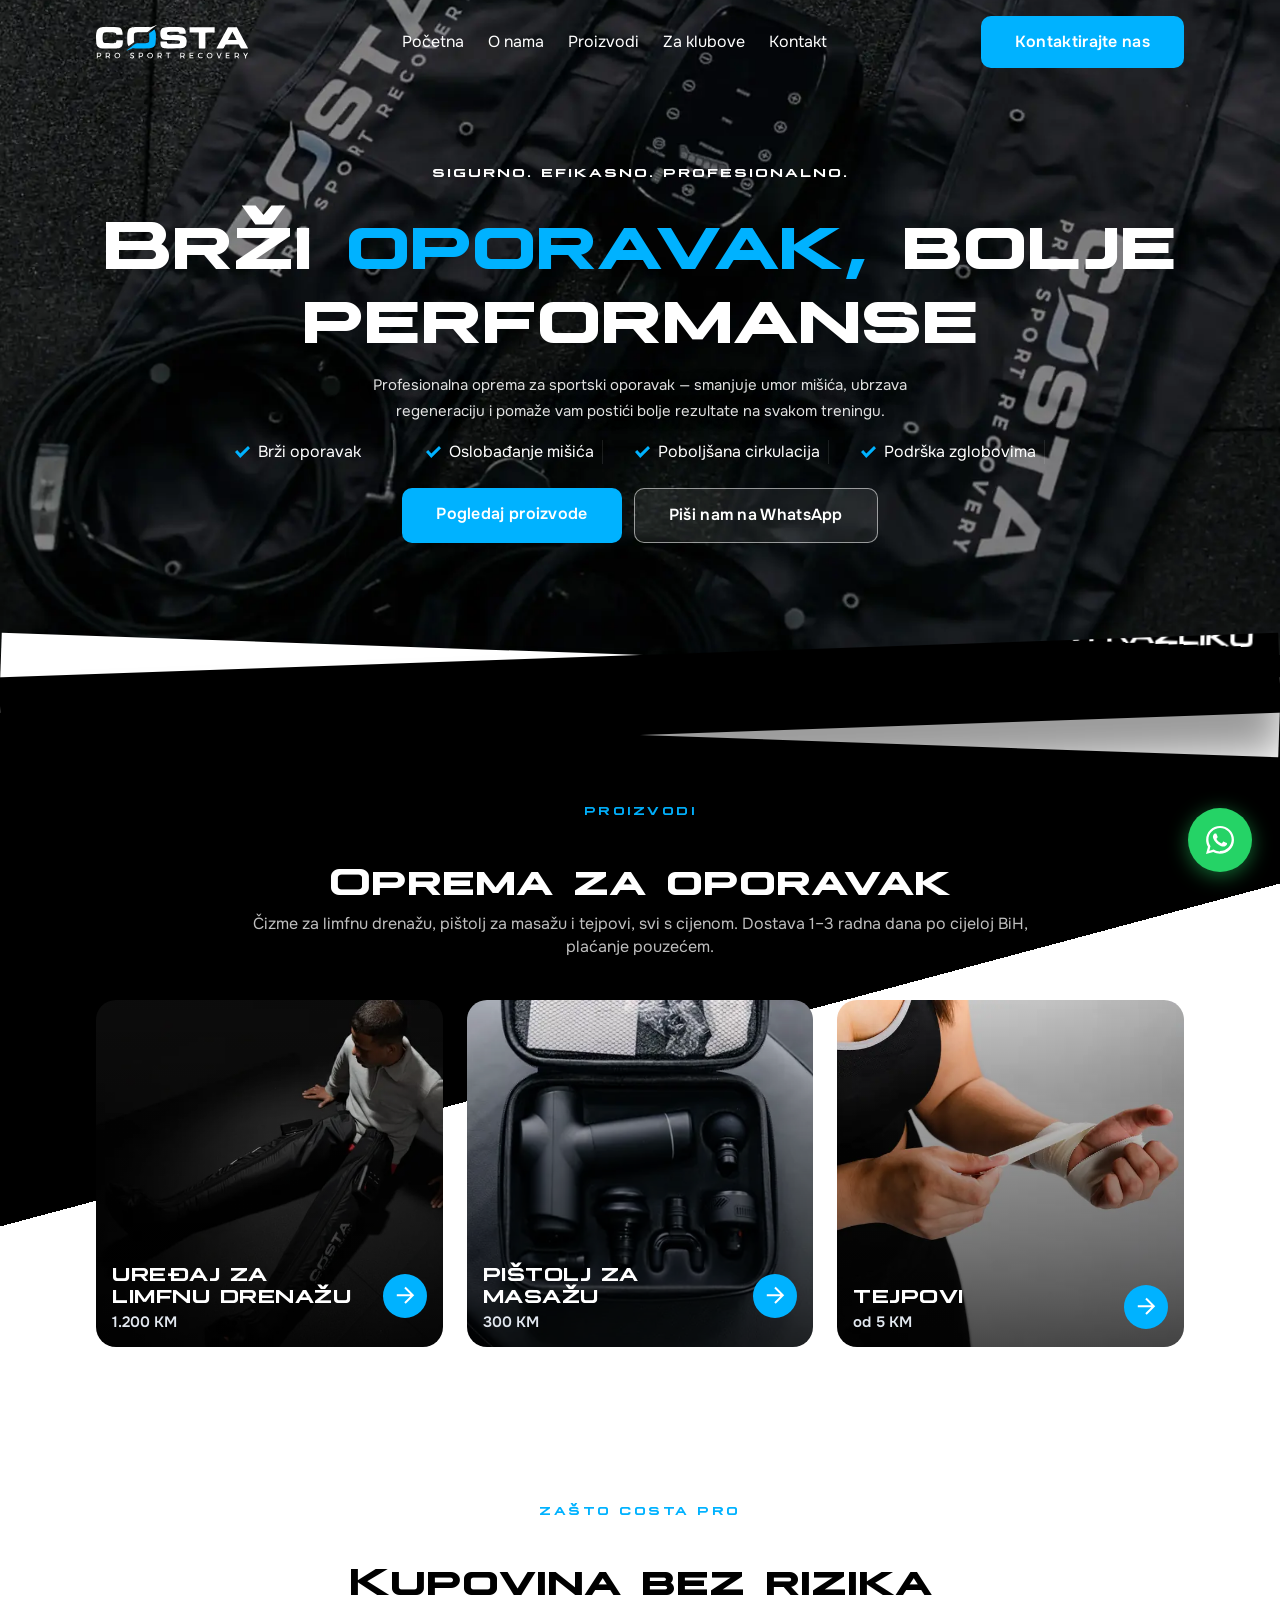
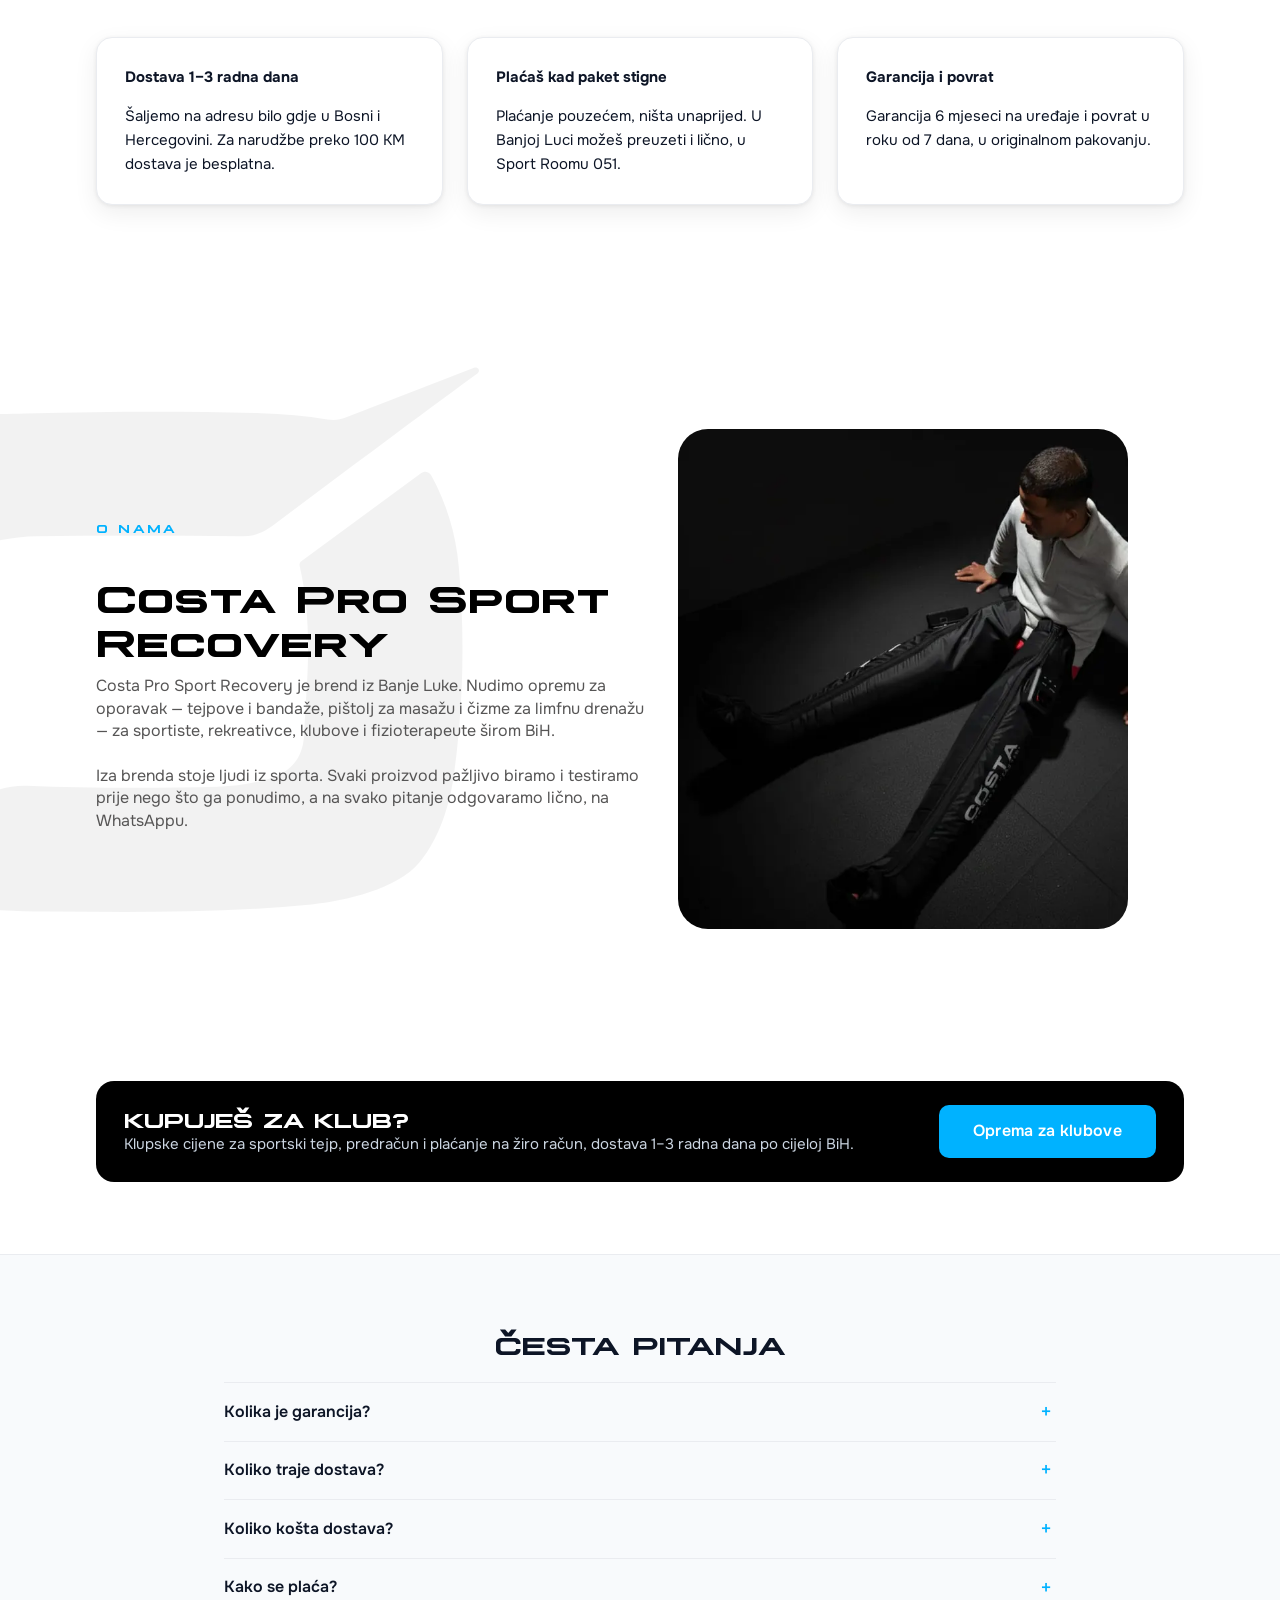
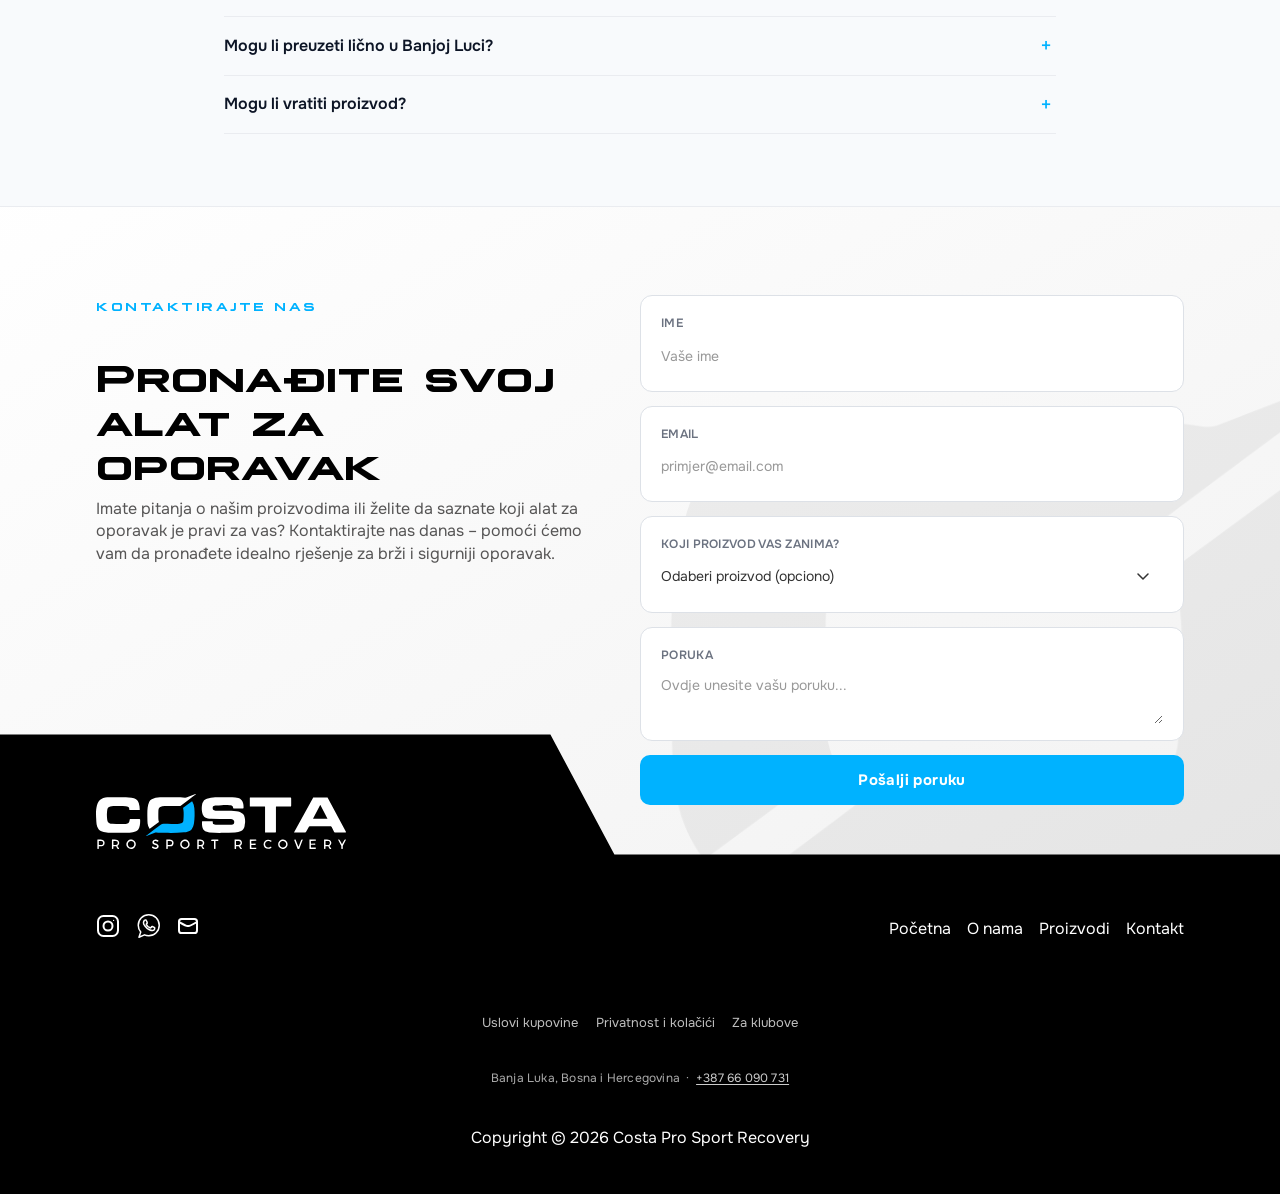
==== commit 50e60f9c: "Nova lifestyle slika čizama na naslovnoj (kartica limfne i O nama) Zamijenjena stock slika tuđeg piš" ====
--- a/costa-website/index.html
+++ b/costa-website/index.html
@@ -349,7 +349,7 @@
                   <h2 class="heading-8">Costa Pro Sport Recovery</h2>
                   <p class="text-color-gray">Costa Pro Sport Recovery je brend iz Banje Luke. Nudimo opremu za oporavak — tejpove i bandaže, pištolj za masažu i čizme za limfnu drenažu — za sportiste, rekreativce, klubove i fizioterapeute širom BiH.<br><br>Iza brenda stoje ljudi iz sporta. Svaki proizvod pažljivo biramo i testiramo prije nego što ga ponudimo, a na svako pitanje odgovaramo lično, na WhatsAppu.</p>
                 </div>
-                <div class="about_image-wrap"><img src="images/6905df85bab61646c7c6912c_about%20image-min.webp" loading="lazy" sizes="(max-width: 991px) 100vw, 450px" srcset="images/6905df85bab61646c7c6912c_about%20image-min-p-500.webp 500w, images/6905df85bab61646c7c6912c_about%20image-min-p-800.webp 800w, images/6905df85bab61646c7c6912c_about%20image-min-p-1080.webp 1080w, images/6905df85bab61646c7c6912c_about%20image-min-p-1600.webp 1600w, images/6905df85bab61646c7c6912c_about%20image-min-p-2000.webp 2000w, images/6905df85bab61646c7c6912c_about%20image-min-p-2600.webp 2600w, images/6905df85bab61646c7c6912c_about%20image-min-p-3200.webp 3200w, images/6905df85bab61646c7c6912c_about%20image-min.webp 4096w" alt="Masaža noge uređajem za oporavak" class="about_image">
+                <div class="about_image-wrap"><img src="images/opt/cizme-u-upotrebi-o-nama.webp" loading="lazy" width="676" height="750" alt="Sportista na podu u Costa čizmama za limfnu drenažu" class="about_image">
                 </div>
               </div>
             </div>
--- a/costa-website/css/costa-pages.css
+++ b/costa-website/css/costa-pages.css
@@ -192,7 +192,7 @@
 
 /* Optimizovane slike (umjesto originala od 400–600 KB) */
 .section_hero { background-image: url("../images/opt/hero-1600.webp"); }
-.product_card.bg-1 { background-image: linear-gradient(rgba(0,0,0,.05), rgba(0,0,0,.75)), url("../images/opt/limfna-600.webp"); }
+.product_card.bg-1 { background-image: linear-gradient(rgba(0,0,0,.05), rgba(0,0,0,.75)), url("../images/opt/cizme-u-upotrebi-600.webp"); background-position: 0 0, 50% 40%; }
 .product_card.bg-2 { background-image: linear-gradient(rgba(0,0,0,.05), rgba(0,0,0,.75)), url("../images/opt/pistolj-600.webp"); }
 .product_card.bg-4 { background-image: linear-gradient(#0000, #000000b3), url("../images/opt/tejp-kartica-900.webp"); background-size: auto, cover; }
 @media screen and (max-width: 767px) {
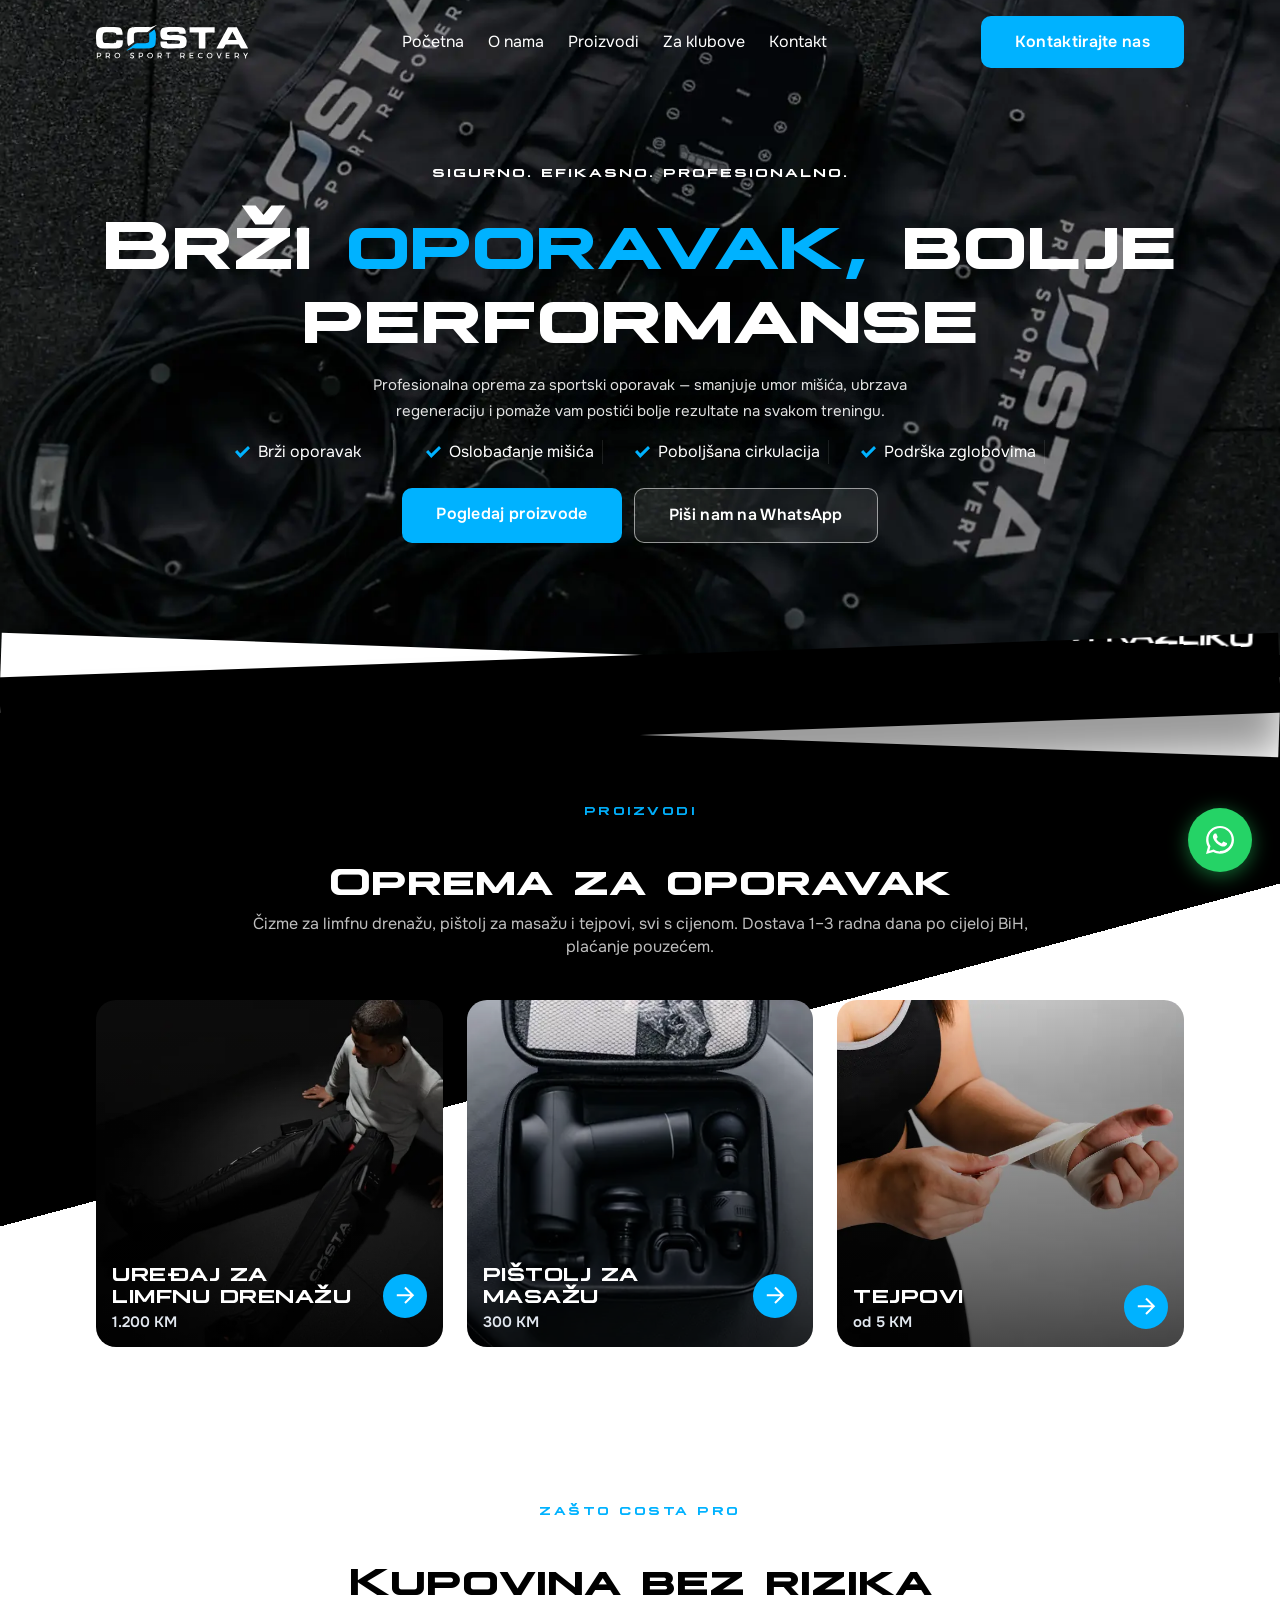
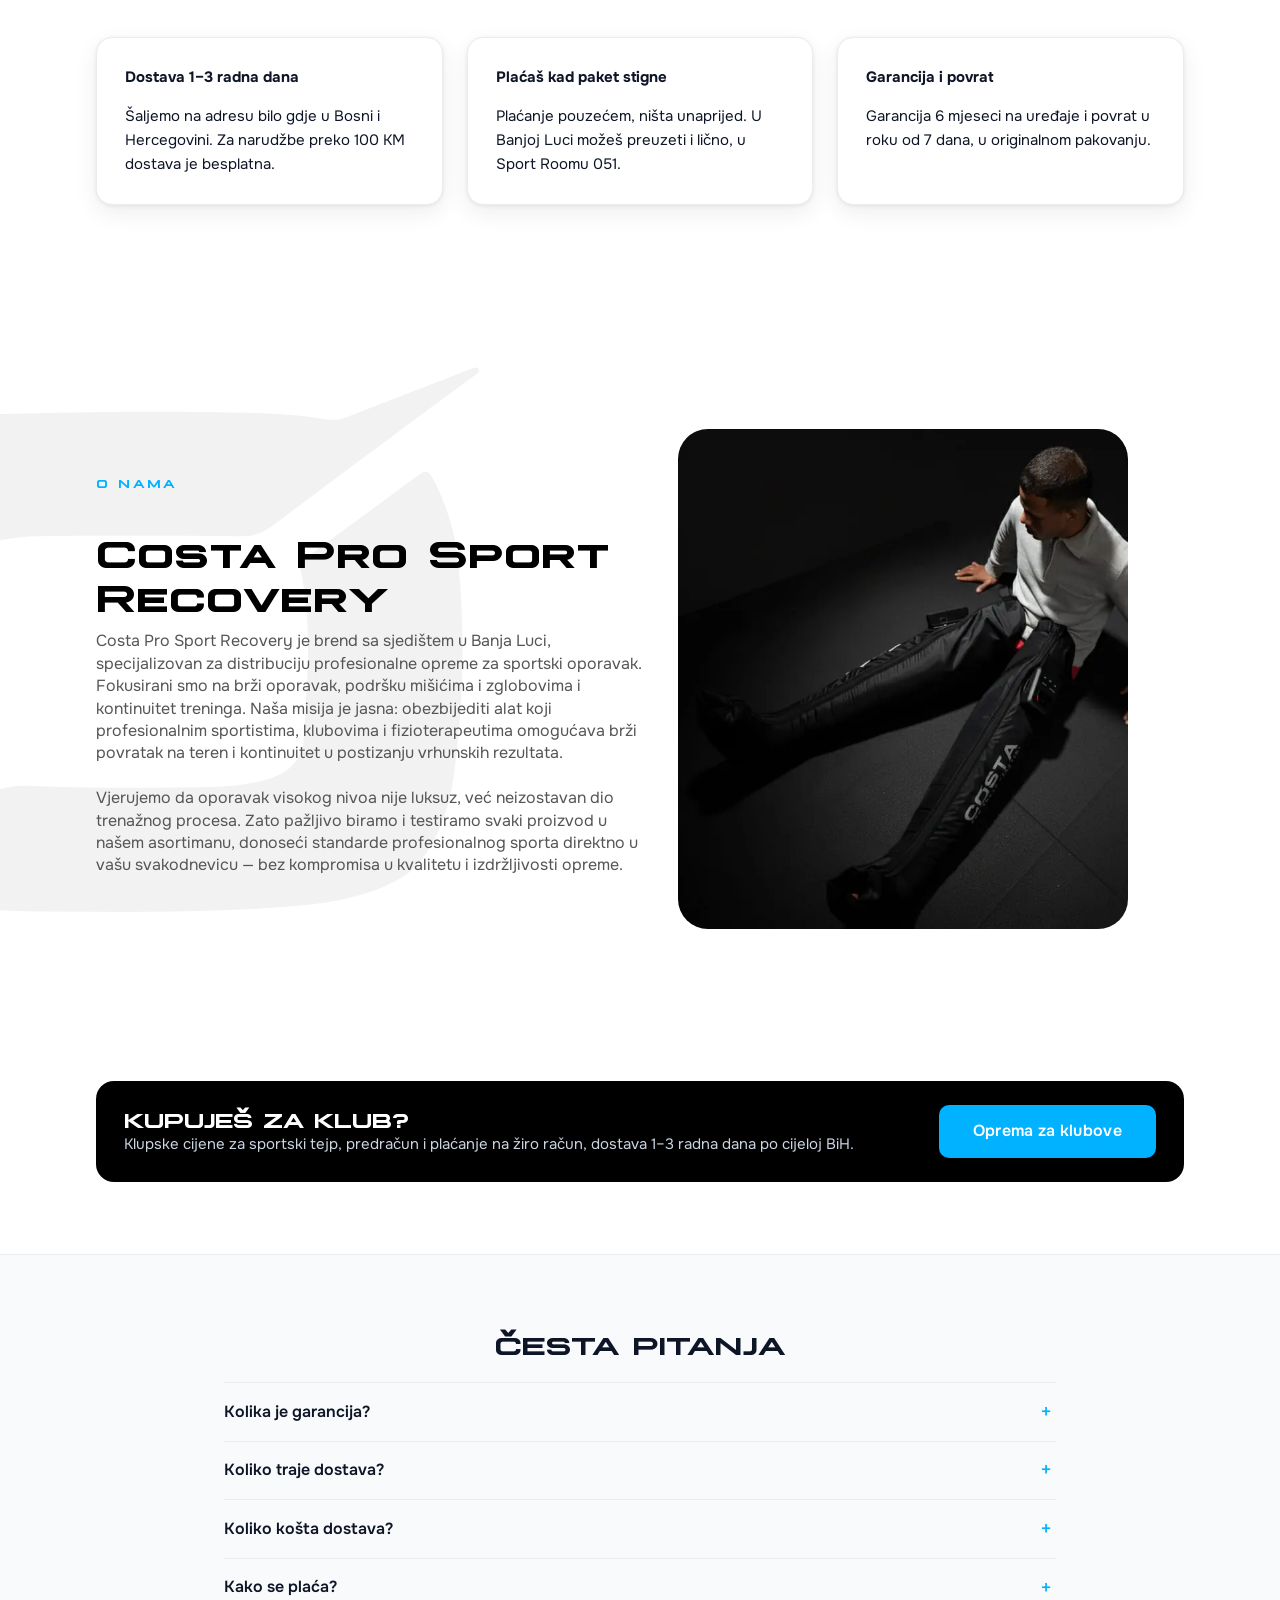
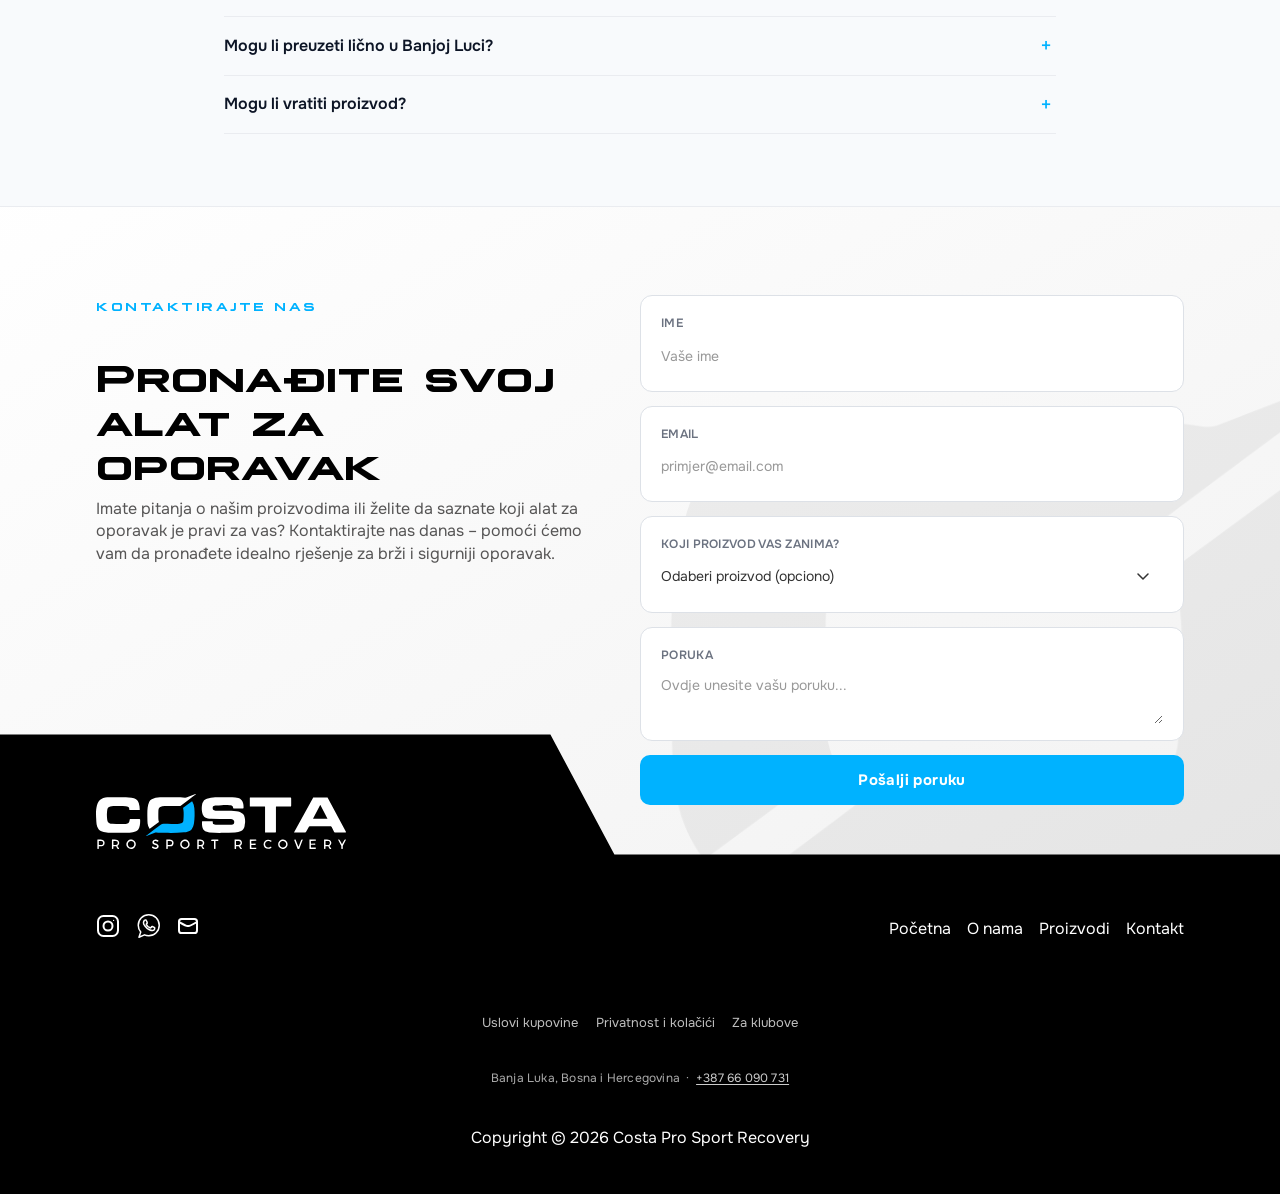
==== commit a856d855: "Vraćen originalni tekst u sekciji O nama Co-Authored-By: Claude Opus 5.5 <noreply@anthropic.com> Cla" ====
--- a/costa-website/index.html
+++ b/costa-website/index.html
@@ -347,7 +347,7 @@
                 <div class="about_text">
                   <div class="section-tag highlight-text">O nama</div>
                   <h2 class="heading-8">Costa Pro Sport Recovery</h2>
-                  <p class="text-color-gray">Costa Pro Sport Recovery je brend iz Banje Luke. Nudimo opremu za oporavak — tejpove i bandaže, pištolj za masažu i čizme za limfnu drenažu — za sportiste, rekreativce, klubove i fizioterapeute širom BiH.<br><br>Iza brenda stoje ljudi iz sporta. Svaki proizvod pažljivo biramo i testiramo prije nego što ga ponudimo, a na svako pitanje odgovaramo lično, na WhatsAppu.</p>
+                  <p class="text-color-gray">Costa Pro Sport Recovery je brend sa sjedištem u Banja Luci, specijalizovan za distribuciju profesionalne opreme za sportski oporavak. Fokusirani smo na brži oporavak, podršku mišićima i zglobovima i kontinuitet treninga. Naša misija je jasna: obezbijediti alat koji profesionalnim sportistima, klubovima i fizioterapeutima omogućava brži povratak na teren i kontinuitet u postizanju vrhunskih rezultata. <br><br>Vjerujemo da oporavak visokog nivoa nije luksuz, već neizostavan dio trenažnog procesa. Zato pažljivo biramo i testiramo svaki proizvod u našem asortimanu, donoseći standarde profesionalnog sporta direktno u vašu svakodnevicu — bez kompromisa u kvalitetu i izdržljivosti opreme.</p>
                 </div>
                 <div class="about_image-wrap"><img src="images/opt/cizme-u-upotrebi-o-nama.webp" loading="lazy" width="676" height="750" alt="Sportista na podu u Costa čizmama za limfnu drenažu" class="about_image">
                 </div>
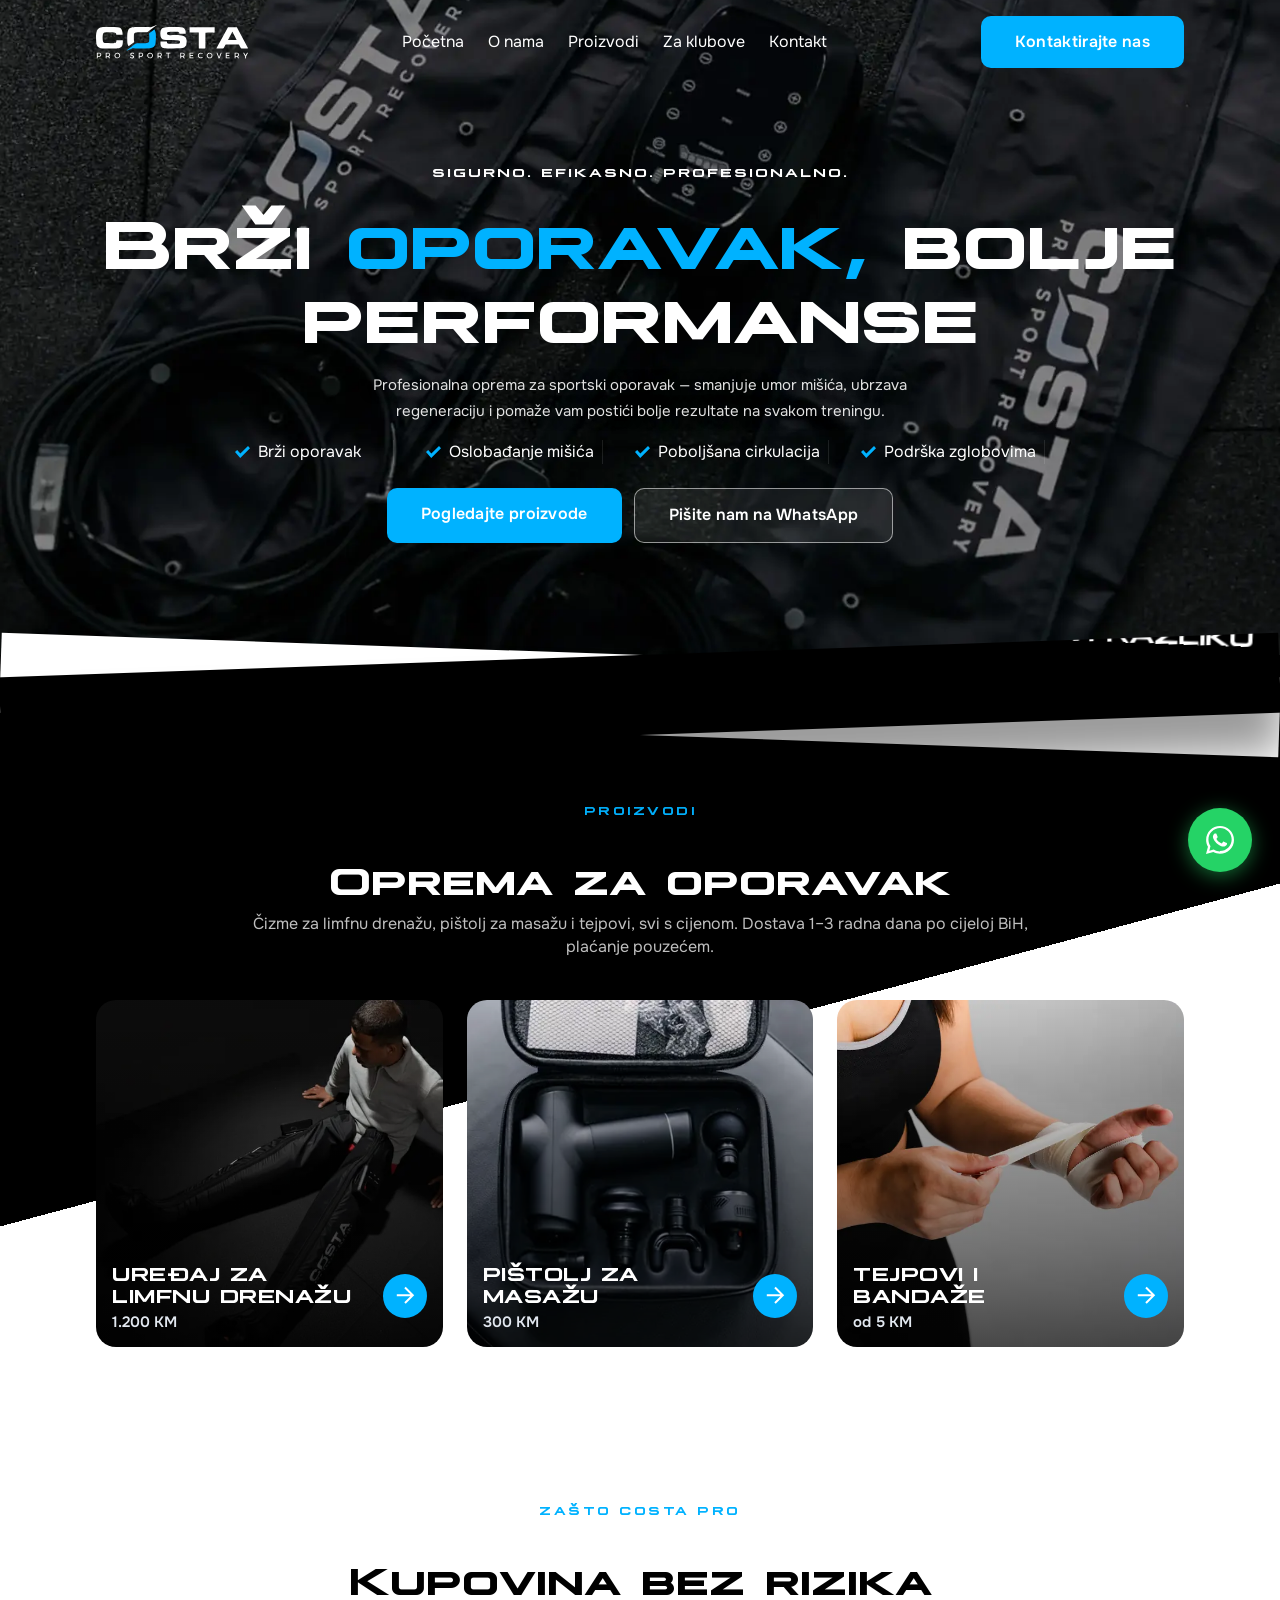
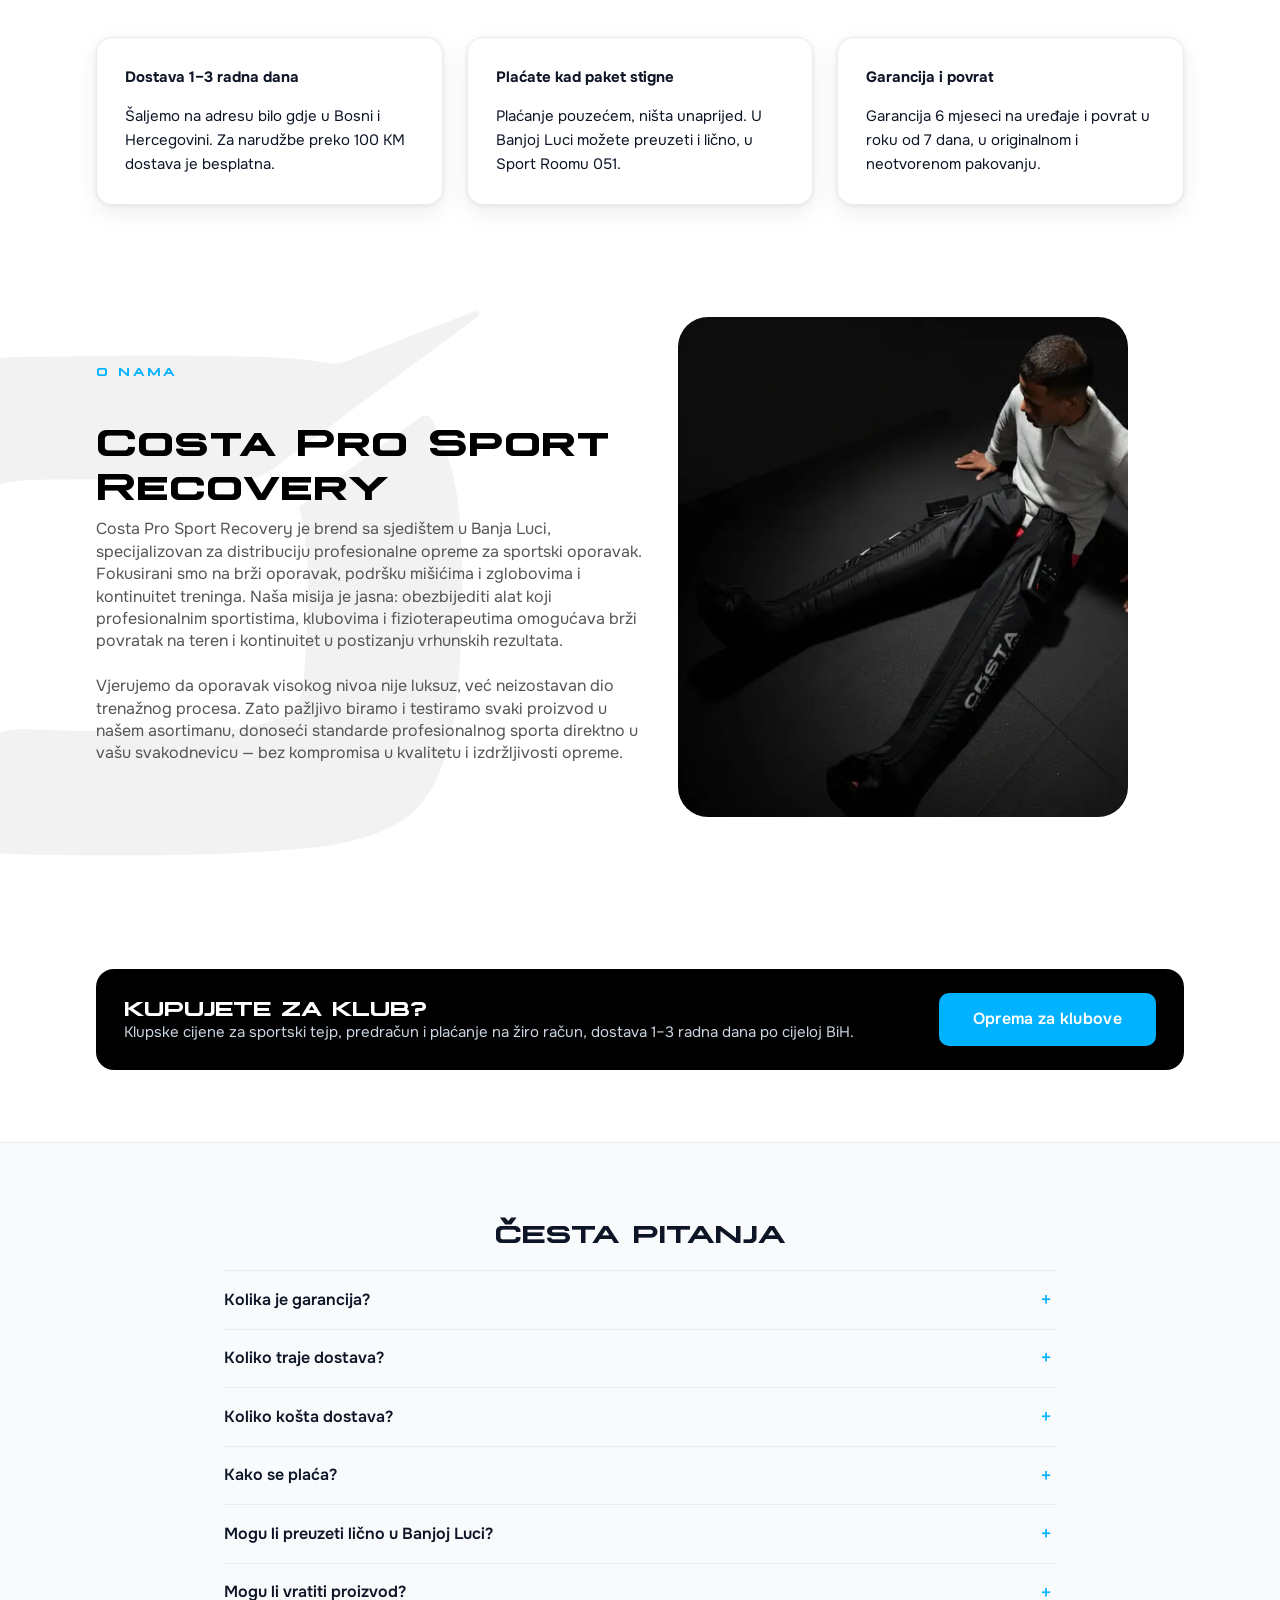
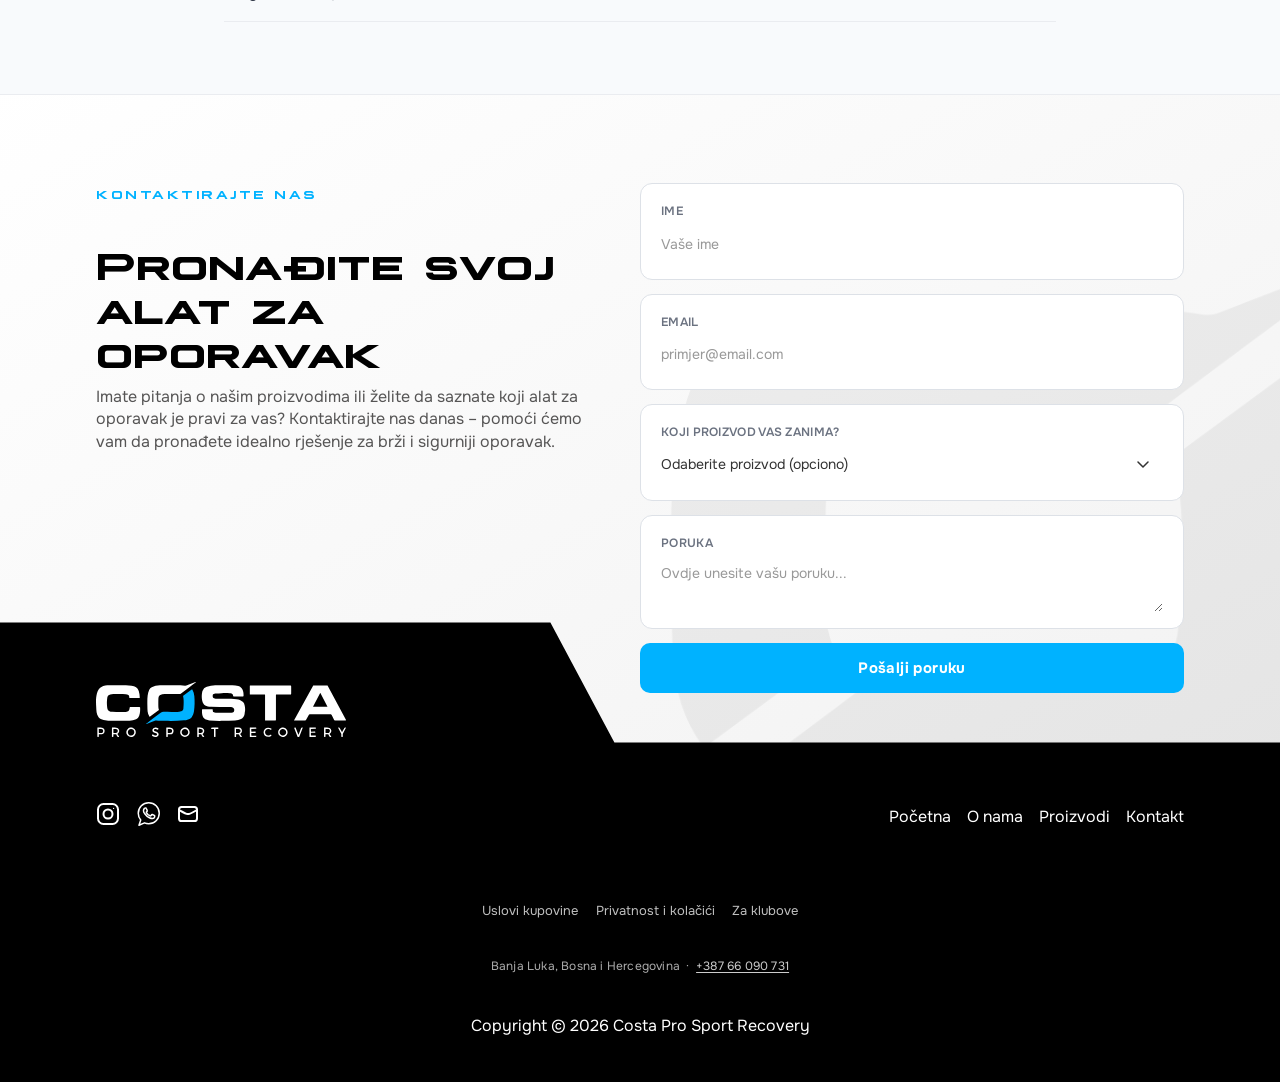
==== commit 7585dded: "Završno poliranje: tablet meni, obraćanje sa "vi", greške u izgledu Greške koje su nastale ranijim i" ====
--- a/costa-website/index.html
+++ b/costa-website/index.html
@@ -8,11 +8,11 @@
     <!-- End Google Tag Manager -->
     <meta charset="utf-8">
     <title>Costa Pro Sport Recovery | Profesionalna oprema za brži oporavak sportista</title>
-    <meta content="Nudimo kvalitetne uređaje za masažu, limfnu drenažu i oporavak mišića koji pomažu u prevenciji povreda, smanjenju umora i bržem oporavku tijela nakon napora." name="description">
+    <meta content="Nudimo kvalitetne uređaje za masažu, limfnu drenažu i oporavak mišića koji pomažu u smanjenju umora i bržem oporavku tijela nakon napora." name="description">
     <meta content="Costa Pro Sport Recovery | Profesionalna oprema za brži oporavak sportista" property="og:title">
-    <meta content="Nudimo kvalitetne uređaje za masažu, limfnu drenažu i oporavak mišića koji pomažu u prevenciji povreda, smanjenju umora i bržem oporavku tijela nakon napora." property="og:description">
+    <meta content="Nudimo kvalitetne uređaje za masažu, limfnu drenažu i oporavak mišića koji pomažu u smanjenju umora i bržem oporavku tijela nakon napora." property="og:description">
     <meta content="Costa Pro Sport Recovery | Profesionalna oprema za brži oporavak sportista" property="twitter:title">
-    <meta content="Nudimo kvalitetne uređaje za masažu, limfnu drenažu i oporavak mišića koji pomažu u prevenciji povreda, smanjenju umora i bržem oporavku tijela nakon napora." property="twitter:description">
+    <meta content="Nudimo kvalitetne uređaje za masažu, limfnu drenažu i oporavak mišića koji pomažu u smanjenju umora i bržem oporavku tijela nakon napora." property="twitter:description">
     <meta property="og:type" content="website">
     <meta content="summary_large_image" name="twitter:card">
     <meta property="og:image" content="https://costapro.ba/images/proizvodi/proizvodi%20limfna.jpeg">
@@ -62,7 +62,7 @@
             "itemOffered": {
               "@type": "Product",
               "name": "Pištolj za masažu",
-              "description": "Masažni pistolj za brži oporavak mišića"
+              "description": "Masažni pištolj za brži oporavak mišića"
             }
           },
           {
@@ -122,7 +122,7 @@
       "name": "Kolika je garancija?",
       "acceptedAnswer": {
         "@type": "Answer",
-        "text": "Garancija je 6 mjeseci od datuma kupovine. Ako nešto nije u redu s uređajem, javi nam se: pregledamo reklamaciju i dogovorimo dalje."
+        "text": "Garancija je 6 mjeseci od datuma kupovine. Ako nešto nije u redu s uređajem, javite nam se: pregledamo reklamaciju i dogovorimo dalje."
       }
     },
     {
@@ -146,7 +146,7 @@
       "name": "Kako se plaća?",
       "acceptedAnswer": {
         "@type": "Answer",
-        "text": "Plaćaš pouzećem, gotovinom kuriru kada paket stigne. Plaćanje karticom trenutno nije moguće. Firme i klubovi mogu platiti na žiro račun po predračunu."
+        "text": "Plaćate pouzećem, gotovinom kuriru kada paket stigne. Plaćanje karticom trenutno nije moguće. Firme i klubovi mogu platiti na žiro račun po predračunu."
       }
     },
     {
@@ -154,7 +154,7 @@
       "name": "Mogu li preuzeti lično u Banjoj Luci?",
       "acceptedAnswer": {
         "@type": "Answer",
-        "text": "Da. Lično preuzimanje je u Sport Roomu 051 (iznad pekare 5+), uz prethodni dogovor. Tada nema troška dostave, plaća se gotovinom i dobijaš fiskalni račun."
+        "text": "Da. Lično preuzimanje je u Sport Roomu 051 (iznad pekare 5+), uz prethodni dogovor. Tada nema troška dostave, plaća se gotovinom i dobijate fiskalni račun."
       }
     },
     {
@@ -162,7 +162,7 @@
       "name": "Mogu li vratiti proizvod?",
       "acceptedAnswer": {
         "@type": "Answer",
-        "text": "Povrat je moguć u roku od 7 dana, u originalnom i neotvorenom pakovanju. Javi nam se na WhatsApp i dogovorićemo povrat."
+        "text": "Povrat je moguć u roku od 7 dana, u originalnom i neotvorenom pakovanju. Javite nam se na WhatsApp i dogovorićemo povrat."
       }
     }
   ]
@@ -210,7 +210,7 @@
                   <div class="hero-tag"><img src="images/69034042e0db154fa224d536_check%20icon.svg" loading="lazy" alt="" class="check-icon">
                     <div>Podrška zglobovima</div><img  style="width: 1px; height: 1.5rem" src="images/vertical-divider.png" alt="">
                   </div>
-                </div><div class="cp-hero-ctas"><a href="proizvodi.html" class="button w-button">Pogledaj proizvode</a><a href="https://wa.me/38766090731?text=Zdravo!%20Zanima%20me%20vi%C5%A1e%20o%20va%C5%A1im%20proizvodima." class="button w-button cp-btn-ghost" target="_blank" rel="noopener" data-location="naslov">Piši nam na WhatsApp</a></div>
+                </div><div class="cp-hero-ctas"><a href="proizvodi.html" class="button w-button">Pogledajte proizvode</a><a href="https://wa.me/38766090731?text=Zdravo!%20Zanima%20me%20vi%C5%A1e%20o%20va%C5%A1im%20proizvodima." class="button w-button cp-btn-ghost" target="_blank" rel="noopener" data-location="naslov">Pišite nam na WhatsApp</a></div>
               </div>
             </div>
           </div>
@@ -308,7 +308,7 @@
                   </div>
                   <div class="product_card bg-4">
                     <div class="card_content">
-                      <h3 class="card_title">Tejpovi<span class="cp-card-price">od 5 KM</span></h3><a href="tejpovi.html" class="product-card_button w-inline-block" aria-label="Tejpovi i bandaže: detalji"><img src="images/690648bba826654de5b0fceb_arrow_outward_24dp_FFFFFF_FILL0_wght400_GRAD0_opsz24.svg" loading="lazy" alt="" class="card_icon"></a>
+                      <h3 class="card_title">Tejpovi i bandaže<span class="cp-card-price">od 5 KM</span></h3><a href="tejpovi.html" class="product-card_button w-inline-block" aria-label="Tejpovi i bandaže: detalji"><img src="images/690648bba826654de5b0fceb_arrow_outward_24dp_FFFFFF_FILL0_wght400_GRAD0_opsz24.svg" loading="lazy" alt="" class="card_icon"></a>
                     </div>
                   </div>
                 </div>
@@ -329,12 +329,12 @@
                   <p class="testimonial_text">Šaljemo na adresu bilo gdje u Bosni i Hercegovini. Za narudžbe preko 100 KM dostava je besplatna.</p>
                 </div>
                 <div class="testimonial_card">
-                  <div class="testimonial_author"><strong>Plaćaš kad paket stigne</strong></div>
-                  <p class="testimonial_text">Plaćanje pouzećem, ništa unaprijed. U Banjoj Luci možeš preuzeti i lično, u Sport Roomu 051.</p>
+                  <div class="testimonial_author"><strong>Plaćate kad paket stigne</strong></div>
+                  <p class="testimonial_text">Plaćanje pouzećem, ništa unaprijed. U Banjoj Luci možete preuzeti i lično, u Sport Roomu 051.</p>
                 </div>
                 <div class="testimonial_card">
                   <div class="testimonial_author"><strong>Garancija i povrat</strong></div>
-                  <p class="testimonial_text">Garancija 6 mjeseci na uređaje i povrat u roku od 7 dana, u originalnom pakovanju.</p>
+                  <p class="testimonial_text">Garancija 6 mjeseci na uređaje i povrat u roku od 7 dana, u originalnom i neotvorenom pakovanju.</p>
                 </div>
               </div>
             </div>
@@ -358,7 +358,7 @@
         <section class="cp-section">
           <div class="cp-container">
             <div class="cp-banner" style="margin-top:0">
-              <div><h2>Kupuješ za klub?</h2><p>Klupske cijene za sportski tejp, predračun i plaćanje na žiro račun, dostava 1–3 radna dana po cijeloj BiH.</p></div>
+              <div><h2>Kupujete za klub?</h2><p>Klupske cijene za sportski tejp, predračun i plaćanje na žiro račun, dostava 1–3 radna dana po cijeloj BiH.</p></div>
               <a href="za-klubove.html" class="button w-button">Oprema za klubove</a>
             </div>
           </div>
@@ -366,7 +366,7 @@
         <section class="cp-section is-soft cp-home-faq">
           <div class="cp-container">
             <h2 class="cp-h2">Česta pitanja</h2>
-            <div class="cp-faq"><details><summary>Kolika je garancija?</summary><p>Garancija je 6 mjeseci od datuma kupovine. Ako nešto nije u redu s uređajem, javi nam se: pregledamo reklamaciju i dogovorimo dalje.</p></details><details><summary>Koliko traje dostava?</summary><p>Kurirska dostava traje 1–3 radna dana, na adresu bilo gdje u Bosni i Hercegovini.</p></details><details><summary>Koliko košta dostava?</summary><p>Za narudžbe preko 100 KM dostava je besplatna. Za manje narudžbe cijenu dostave potvrđujemo u poruci prije slanja.</p></details><details><summary>Kako se plaća?</summary><p>Plaćaš pouzećem, gotovinom kuriru kada paket stigne. Plaćanje karticom trenutno nije moguće. Firme i klubovi mogu platiti na žiro račun po predračunu.</p></details><details><summary>Mogu li preuzeti lično u Banjoj Luci?</summary><p>Da. Lično preuzimanje je u Sport Roomu 051 (iznad pekare 5+), uz prethodni dogovor. Tada nema troška dostave, plaća se gotovinom i dobijaš fiskalni račun.</p></details><details><summary>Mogu li vratiti proizvod?</summary><p>Povrat je moguć u roku od 7 dana, u originalnom i neotvorenom pakovanju. Javi nam se na WhatsApp i dogovorićemo povrat.</p></details></div>
+            <div class="cp-faq"><details><summary>Kolika je garancija?</summary><p>Garancija je 6 mjeseci od datuma kupovine. Ako nešto nije u redu s uređajem, javite nam se: pregledamo reklamaciju i dogovorimo dalje.</p></details><details><summary>Koliko traje dostava?</summary><p>Kurirska dostava traje 1–3 radna dana, na adresu bilo gdje u Bosni i Hercegovini.</p></details><details><summary>Koliko košta dostava?</summary><p>Za narudžbe preko 100 KM dostava je besplatna. Za manje narudžbe cijenu dostave potvrđujemo u poruci prije slanja.</p></details><details><summary>Kako se plaća?</summary><p>Plaćate pouzećem, gotovinom kuriru kada paket stigne. Plaćanje karticom trenutno nije moguće. Firme i klubovi mogu platiti na žiro račun po predračunu.</p></details><details><summary>Mogu li preuzeti lično u Banjoj Luci?</summary><p>Da. Lično preuzimanje je u Sport Roomu 051 (iznad pekare 5+), uz prethodni dogovor. Tada nema troška dostave, plaća se gotovinom i dobijate fiskalni račun.</p></details><details><summary>Mogu li vratiti proizvod?</summary><p>Povrat je moguć u roku od 7 dana, u originalnom i neotvorenom pakovanju. Javite nam se na WhatsApp i dogovorićemo povrat.</p></details></div>
           </div>
         </section>
         <section id="contact" class="section_contact">
@@ -384,7 +384,7 @@
                       method="POST" id="email-form" name="email-form" >
                       <div class="formgroup"><label for="name" class="label">Ime</label><input class="input-field w-input" maxlength="256" name="name" data-name="Name" placeholder="Vaše ime" type="text" id="name" required=""></div>
                       <div class="formgroup"><label for="email" class="label">Email</label><input class="input-field w-input" maxlength="256" name="email" data-name="Email" placeholder="primjer@email.com" type="email" id="email" required=""></div>
-                      <div class="formgroup"><label for="product-interest" class="label">Koji proizvod vas zanima?</label><select name="product" id="product-interest" class="input-field w-input"><option value="">Odaberi proizvod (opciono)</option><option value="Sportski tejp">Sportski tejp</option><option value="Sportski tejp 13,7m">Sportski tejp 13,7m</option><option value="Samoljepljiva bandaža">Samoljepljiva-Elastična bandaža</option><option value="Podbandažna spužvica">Podbandažna spužvica</option><option value="Kineziološka traka">Kineziološka traka</option><option value="Limfna drenaža (4 komore)">Limfna drenaža – 4 komore</option><option value="Pištolj za masažu">Pištolj za masažu</option><option value="Opšte pitanje">Opšte pitanje</option></select></div>
+                      <div class="formgroup"><label for="product-interest" class="label">Koji proizvod vas zanima?</label><select name="product" id="product-interest" class="input-field w-input"><option value="">Odaberite proizvod (opciono)</option><option value="Sportski tejp">Sportski tejp</option><option value="Sportski tejp 13,7m">Sportski tejp 13,7 m</option><option value="Samoljepljiva bandaža">Samoljepljiva elastična bandaža</option><option value="Podbandažna spužvica">Podbandažna spužvica</option><option value="Kineziološka traka">Kineziološka traka</option><option value="Limfna drenaža (4 komore)">Limfna drenaža – 4 komore</option><option value="Pištolj za masažu">Pištolj za masažu</option><option value="Opšte pitanje">Opšte pitanje</option></select></div>
                       <div class="formgroup"><label for="field" class="label">Poruka</label><textarea placeholder="Ovdje unesite vašu poruku..." maxlength="5000" id="field" name="field" data-name="Field" class="textarea w-input"></textarea></div>
                       <button class="submit-button" type="submit">Pošalji poruku</button>
                     </form>
--- a/costa-website/css/costa-pages.css
+++ b/costa-website/css/costa-pages.css
@@ -25,7 +25,7 @@
 .cp-thumb[aria-current="true"] { border-color: var(--cp-blue); }
 
 .cp-tag { font-family: Plateia, "Plateia Fallback", Arial, sans-serif; font-size: 11px; letter-spacing: 2.5px; text-transform: uppercase; color: var(--cp-blue); display: inline-block; margin-bottom: .9rem; }
-.cp-title { font-family: Plateia, "Plateia Fallback", Arial, sans-serif; text-transform: uppercase; font-size: 38px; line-height: 1.15; margin: 0 0 1rem; color: #fff; }
+.cp-title { font-family: Plateia, "Plateia Fallback", Arial, sans-serif; text-transform: uppercase; font-size: 34px; line-height: 1.15; margin: 0 0 1rem; color: #fff; }
 .cp-lead { color: #cbd5e1; font-size: 16px; line-height: 1.6; margin: 0 0 1.5rem; }
 .cp-price { font-family: "Onest Variablefont Wght", Arial, sans-serif; font-weight: 600; font-size: 40px; line-height: 1; margin: 0 0 .4rem; color: #fff; }
 .cp-price-note { color: #94a3b8; font-size: 13px; margin: 0 0 1.5rem; }
@@ -164,18 +164,19 @@
   .cp-thumb { width: 64px; height: 64px; }
 }
 
-/* Footer ima margin-top: -150px (kosi rub) — ostavi mjesta da ne prekrije sadržaj */
-.cp-page .main-wrapper { padding-bottom: 150px; }
+/* Footer na desktopu ima margin-top: -150px (kosi rub) — ostavi mjesta da ne prekrije sadržaj.
+   Na tabletu i mobitelu footer nema negativnu marginu, pa nema ni razmaka. */
+@media screen and (min-width: 992px) { .cp-page .main-wrapper { padding-bottom: 150px; } }
+.cp-dark-end .main-wrapper { background: #000; }
 
 /* Dugme za slanje forme (bez WhatsApp ikone) */
 .cp-submit { display: flex; width: 100%; justify-content: center; align-items: center; padding: 16px 20px; border-radius: 12px;
-  background: #0d1526; color: #fff; font-weight: 700; font-size: 15px; letter-spacing: .3px; transition: background-color .2s ease, transform .2s ease; }
-.cp-submit:hover { background: #1e293b; transform: translateY(-1px); }
+  background: var(--cp-blue); color: #fff; font-weight: 700; font-size: 15px; letter-spacing: .3px; transition: background-color .2s ease, transform .2s ease; }
+.cp-submit:hover { background: #009ee6; transform: translateY(-1px); }
 
 /* === Početna: kartice proizvoda sa stvarnim fotografijama, cijenom i klikom na cijelu karticu === */
 .product_card { position: relative; }
-.product_card.bg-1 { background-image: linear-gradient(rgba(0,0,0,.05), rgba(0,0,0,.75)), url("../images/proizvodi/proizvodi%20limfna.jpeg"); background-size: auto, cover; }
-.product_card.bg-2 { background-image: linear-gradient(rgba(0,0,0,.05), rgba(0,0,0,.75)), url("../images/proizvodi/Pistolj%20za%20masa%C5%BEu.webp"); background-size: auto, cover; }
+.product_card.bg-1, .product_card.bg-2 { background-size: auto, cover; }
 .product-card_button::after { content: ""; position: absolute; inset: 0; border-radius: 20px; }
 .cp-card-price { display: block; margin-top: .45rem; font-family: "Onest Variablefont Wght", Arial, sans-serif; font-size: 15px; font-weight: 600; letter-spacing: 0; text-transform: none; color: #e2e8f0; }
 
@@ -203,9 +204,14 @@
 .card_icon { transition: transform .3s ease; }
 .product_card:hover .card_icon { transform: rotate(45deg); }
 
-/* Dugme za meni */
+/* Dugme za meni (mobitel i tablet, do 991 px) */
 .cp-burger { display: none; }
-@media screen and (max-width: 767px) {
+@media screen and (min-width: 768px) and (max-width: 991px) {
+  .navbar_content { justify-content: space-between; }
+  .brand { z-index: 4; position: relative; }
+  .nav_list { z-index: 300; gap: 1rem; background-color: #000; flex-flow: column; justify-content: center; align-items: center; position: fixed; inset: 0 0 0 -100%; }
+}
+@media screen and (max-width: 991px) {
   .cp-burger { display: inline-flex; flex-direction: column; justify-content: center; align-items: center; gap: 6px;
     width: 44px; height: 44px; padding: 0; margin-right: -6px; background: transparent; border: 0; cursor: pointer;
     position: relative; z-index: 400; -webkit-tap-highlight-color: transparent; }
@@ -217,6 +223,7 @@
   .nav_list { transition: transform .32s cubic-bezier(.2, .8, .2, 1), visibility 0s linear .32s; visibility: hidden; }
   body.nav-open .nav_list { transform: translateX(100%); visibility: visible; transition-delay: 0s; }
   body.nav-open { overflow: hidden; }
+  body.nav-open .brand { z-index: 350; }
   body.nav-open .whatsapp-float, body.nav-open .cp-sticky { display: none; }
 
   .nav_list .nav-links { display: flex; flex-direction: column; align-items: center; gap: .35rem; margin: 0; }
@@ -260,3 +267,43 @@
 /* Početna: razmak između kose trake i sekcije Proizvodi (sekcije su promijenile redoslijed) */
 .section_marqee + .section_products .padding-global { padding-top: 9rem; }
 @media screen and (max-width: 767px) { .section_marqee + .section_products .padding-global { padding-top: 7rem; } }
+
+/* ==========================================================================
+   Završno poliranje (26.09.)
+   ========================================================================== */
+
+/* Linkovi u tekstu: boja brenda umjesto zadane plave iz preglednika */
+.cp-legal a, .cp-club a, .cp-small a, .cp-faq a { color: #0077b6; text-decoration: underline; text-underline-offset: 2px; }
+.cp-legal a:hover, .cp-club a:hover, .cp-small a:hover, .cp-faq a:hover { color: #005a8c; }
+
+/* Brojevi u koracima "Kako naručiti": tamni broj na plavom krugu (bijeli se nije vidio) */
+.how-to-order_step .how-to-order_num { color: #000; font-weight: 700; }
+
+/* Stranica Proizvodi: kratki opis poravnat kao naslov i cijena */
+.product_benefit { text-align: left; }
+
+/* Početna: sekcija O nama dolazi odmah poslije kartica, bez prazne rupe */
+.section_testimonials + .section_about .padding_about { padding-top: 3rem; }
+@media screen and (max-width: 767px) {
+  .section_testimonials + .section_about .padding_about { padding-top: 2rem; }
+}
+
+/* Naslovni dio na tabletu i mobitelu: prednosti u urednim redovima, bez razdjelnika koji vise */
+@media screen and (max-width: 991px) {
+  .hero-tags_list { flex-flow: wrap; justify-content: center; align-items: center; gap: 12px 22px; max-width: 440px; margin-left: auto; margin-right: auto; }
+  .hero-tags_list img[src*="vertical-divider"] { display: none; }
+  .hero-tag { white-space: nowrap; }
+}
+
+/* Tablet: treća kartica ne visi sama lijevo, nego je na sredini */
+@media screen and (min-width: 768px) and (max-width: 991px) {
+  .products_content:not(.left) > .products_wrap > :last-child:nth-child(odd),
+  .testimonials_wrap > :last-child:nth-child(odd) { grid-column: 1 / -1; justify-self: center; width: calc(50% - 12px); }
+  .about_image-wrap { max-width: 480px; }
+  [data-cp-gallery] { max-width: 520px; }
+}
+
+/* Mobitel: tekst u naslovnom dijelu čitljiv preko fotografije */
+@media screen and (max-width: 767px) {
+  .section_hero { background-image: linear-gradient(rgba(0, 0, 0, .38), rgba(0, 0, 0, .38)), url("../images/opt/hero-800.webp"); }
+}
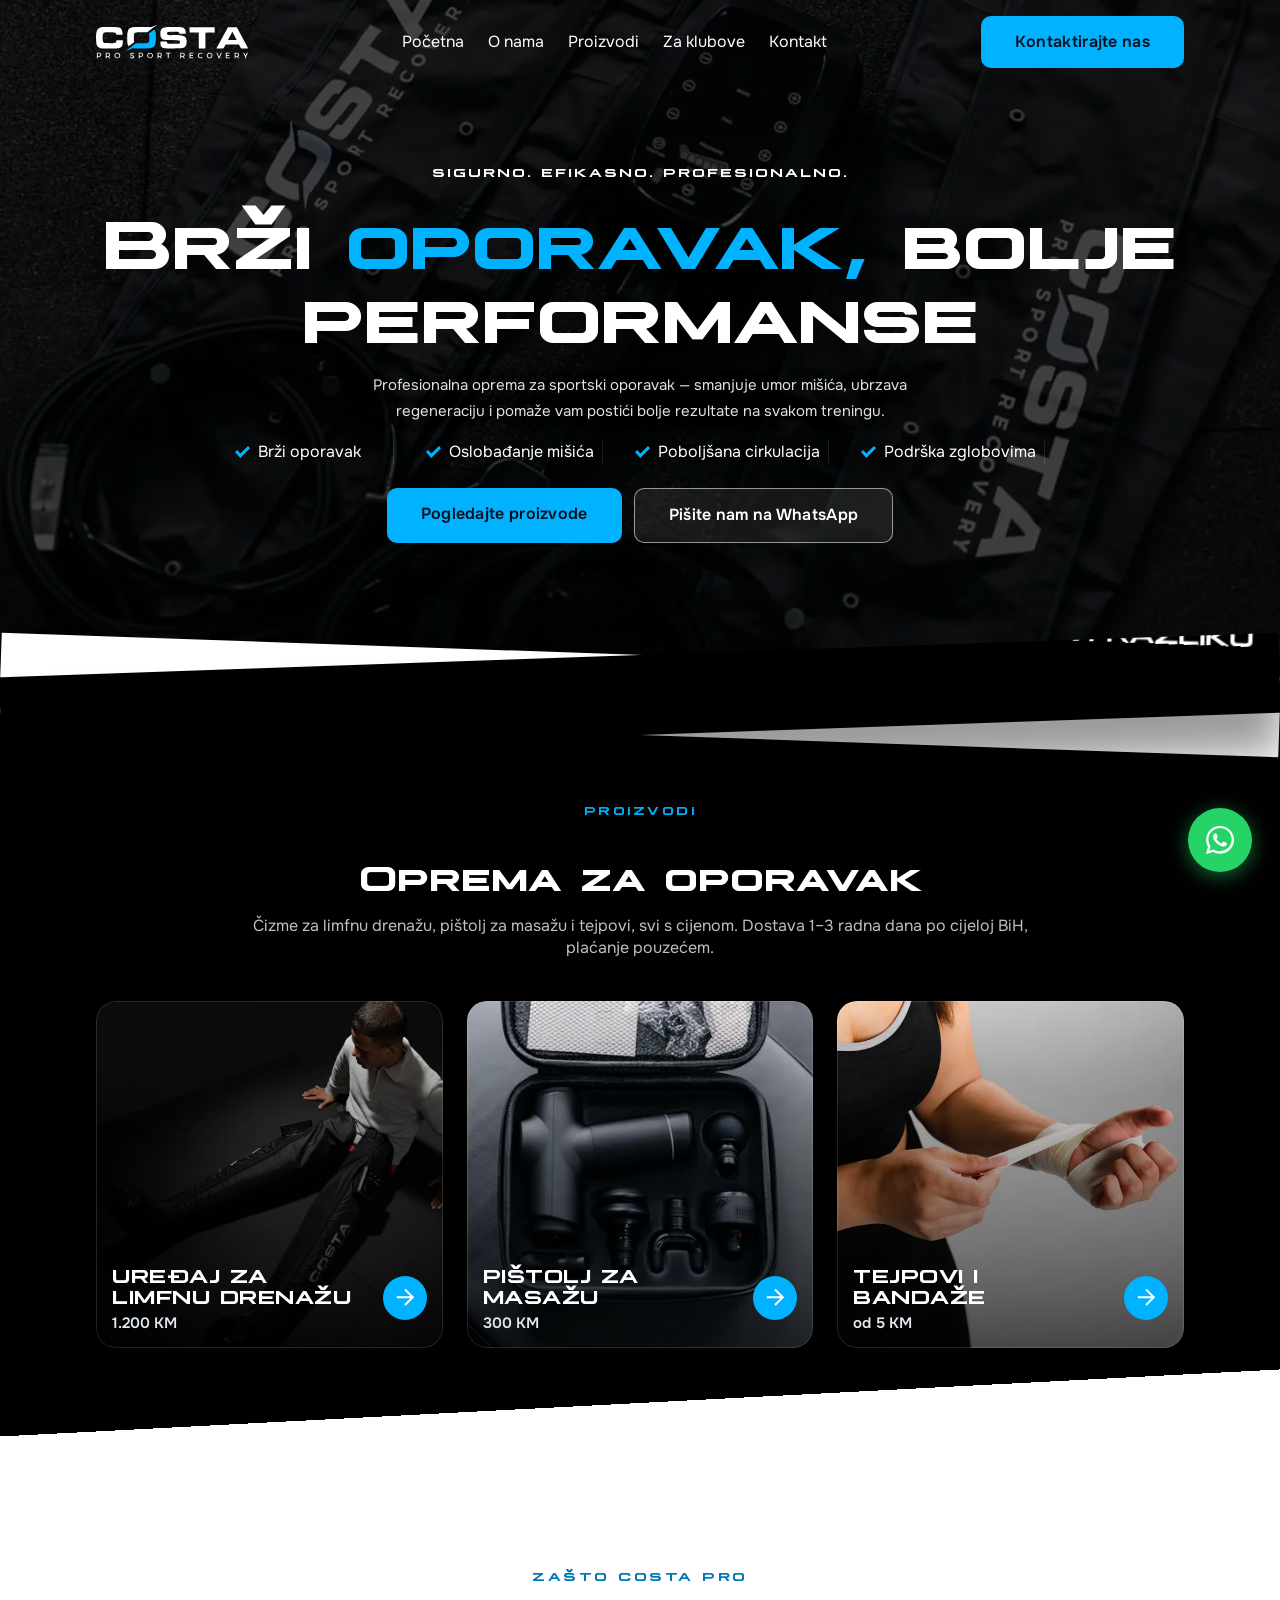
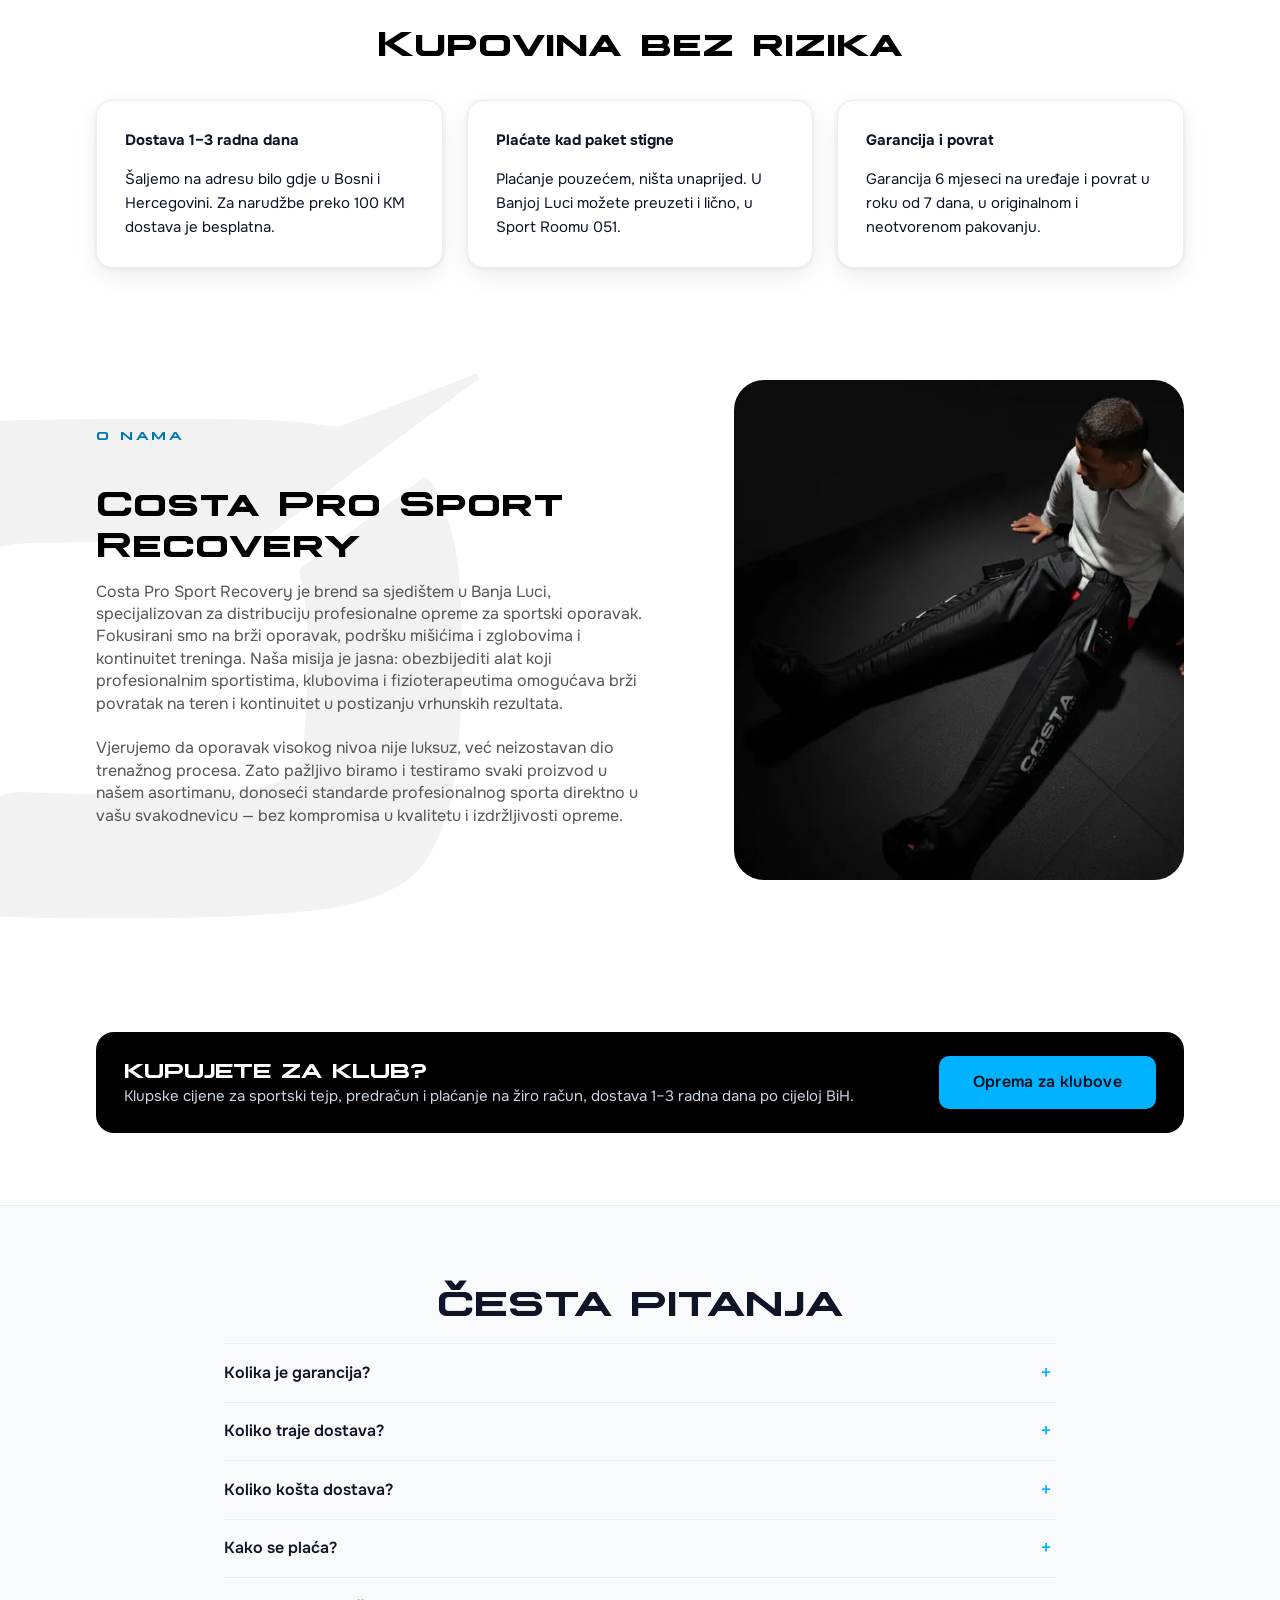
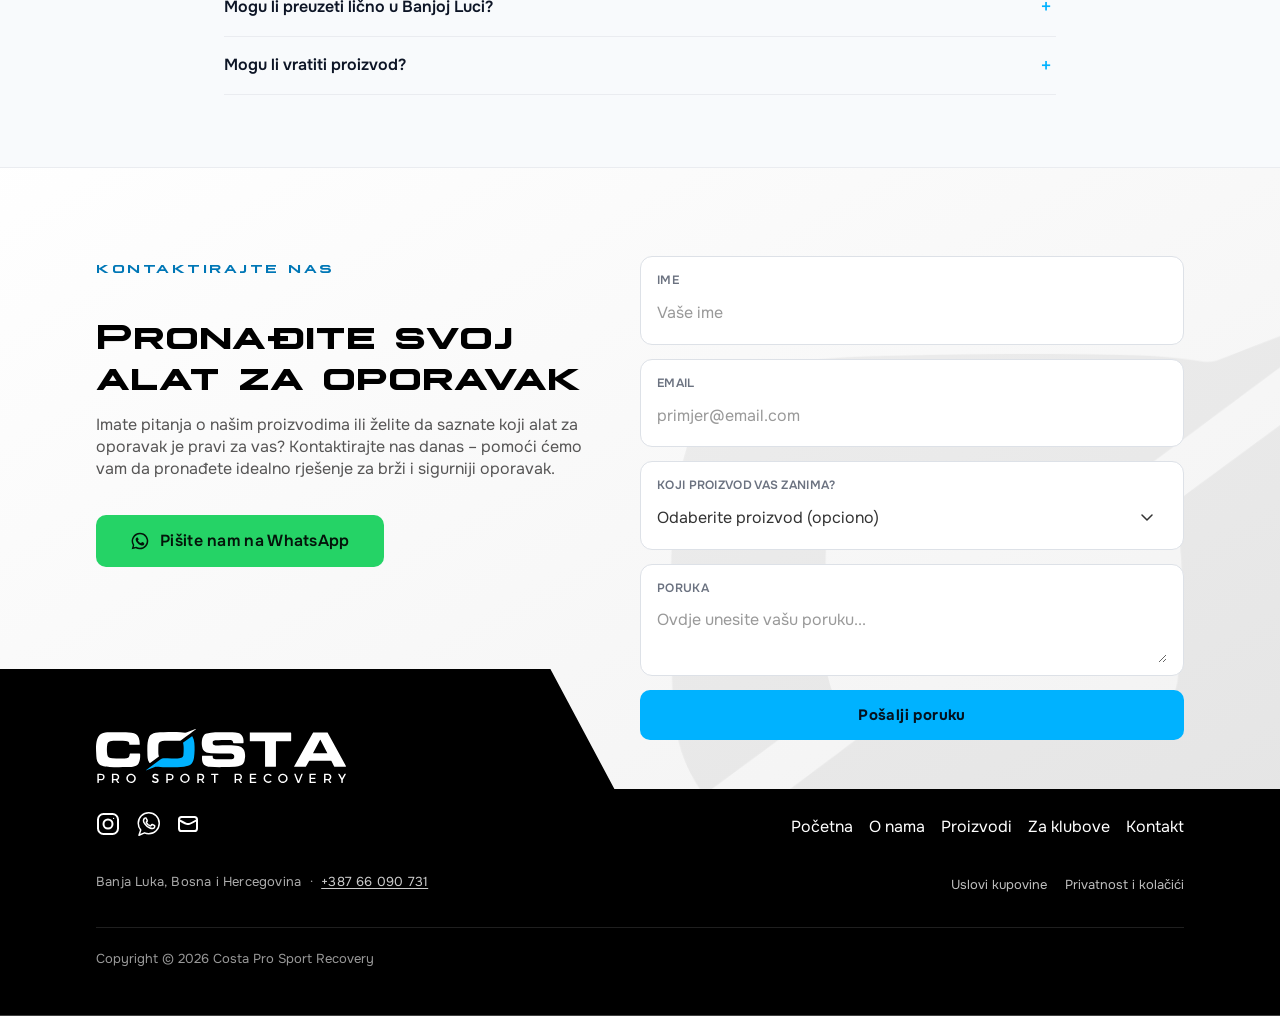
==== commit 7697bc05: "Dizajn ispravke: novi meni, kontrast, poravnanje, footer - Novi meni za telefon i tablet: najtraženi" ====
--- a/costa-website/index.html
+++ b/costa-website/index.html
@@ -7,12 +7,12 @@
     })(window,document,'script','dataLayer','GTM-5XQ25KWZ');</script>
     <!-- End Google Tag Manager -->
     <meta charset="utf-8">
-    <title>Costa Pro Sport Recovery | Profesionalna oprema za brži oporavak sportista</title>
-    <meta content="Nudimo kvalitetne uređaje za masažu, limfnu drenažu i oporavak mišića koji pomažu u smanjenju umora i bržem oporavku tijela nakon napora." name="description">
-    <meta content="Costa Pro Sport Recovery | Profesionalna oprema za brži oporavak sportista" property="og:title">
-    <meta content="Nudimo kvalitetne uređaje za masažu, limfnu drenažu i oporavak mišića koji pomažu u smanjenju umora i bržem oporavku tijela nakon napora." property="og:description">
-    <meta content="Costa Pro Sport Recovery | Profesionalna oprema za brži oporavak sportista" property="twitter:title">
-    <meta content="Nudimo kvalitetne uređaje za masažu, limfnu drenažu i oporavak mišića koji pomažu u smanjenju umora i bržem oporavku tijela nakon napora." property="twitter:description">
+    <title>Costa Pro – sportski tejp i oprema za oporavak | Banja Luka, BiH</title>
+    <meta content="Sportski tejp, kineziološka traka, pištolj za masažu i čizme za limfnu drenažu, s cijenama. Dostava 1–3 radna dana po cijeloj BiH, plaćanje pouzećem, preuzimanje u Banjoj Luci." name="description">
+    <meta content="Costa Pro – sportski tejp i oprema za oporavak | Banja Luka, BiH" property="og:title">
+    <meta content="Sportski tejp, kineziološka traka, pištolj za masažu i čizme za limfnu drenažu, s cijenama. Dostava 1–3 radna dana po cijeloj BiH, plaćanje pouzećem, preuzimanje u Banjoj Luci." property="og:description">
+    <meta content="Costa Pro – sportski tejp i oprema za oporavak | Banja Luka, BiH" property="twitter:title">
+    <meta content="Sportski tejp, kineziološka traka, pištolj za masažu i čizme za limfnu drenažu, s cijenama. Dostava 1–3 radna dana po cijeloj BiH, plaćanje pouzećem, preuzimanje u Banjoj Luci." property="twitter:description">
     <meta property="og:type" content="website">
     <meta content="summary_large_image" name="twitter:card">
     <meta property="og:image" content="https://costapro.ba/images/proizvodi/proizvodi%20limfna.jpeg">
@@ -29,52 +29,58 @@
     <link rel="stylesheet" href="css/style.css">
     <link rel="stylesheet" href="css/costa-pages.css">
     <script type="application/ld+json">
-      {
-        "@context": "https://schema.org",
-        "@type": "Organization",
-        "name": "Costa Pro Sport Recovery",
-        "description": "Profesionalna oprema za brži oporavak sportista - uređaji za masažu, limfnu drenažu i oporavak mišića",
-        "logo": {
-          "@type": "ImageObject",
-          "url": "https://costapro.ba/images/69032d27c19b1f66c879b356_costa%20logo.svg"
-        },
-        "url": "https://costapro.ba/",
-        "sameAs": [
-          "https://www.instagram.com/costa_prosportrecovery/",
-          "https://wa.me/38766090731"
-        ],
-        "contactPoint": {
-          "@type": "ContactPoint",
-          "contactType": "Customer Service",
-          "telephone": "+387 66 090 731",
-          "availableLanguage": "bs"
-        },
-        "makesOffer": [{
-            "@type": "Offer",
-            "itemOffered": {
-              "@type": "Product",
-              "name": "Uređaj za limfnu drenažu",
-              "description": "Profesionalni uređaj za limfnu drenažu i oporavak"
-            }
-          },
-          {
-            "@type": "Offer",
-            "itemOffered": {
-              "@type": "Product",
-              "name": "Pištolj za masažu",
-              "description": "Masažni pištolj za brži oporavak mišića"
-            }
-          },
-          {
-            "@type": "Offer",
-            "itemOffered": {
-              "@type": "Product",
-              "name": "Tejpovi",
-              "description": "Profesionalni tejpovi za sportiste"
-            }
-          }
-        ]
-      }
+{
+  "@context": "https://schema.org",
+  "@graph": [
+    {
+      "@type": "SportingGoodsStore",
+      "@id": "https://costapro.ba/#business",
+      "name": "Costa Pro Sport Recovery",
+      "alternateName": [
+        "Costa Pro",
+        "Costa Pro BiH"
+      ],
+      "description": "Oprema za oporavak sportista u BiH: sportski tejp, kineziološka traka, bandaže, pištolj za masažu i čizme za limfnu drenažu. Dostava po cijeloj BiH, plaćanje pouzećem, lično preuzimanje u Banjoj Luci.",
+      "url": "https://costapro.ba/",
+      "logo": "https://costapro.ba/images/69032d27c19b1f66c879b356_costa%20logo.svg",
+      "image": "https://costapro.ba/images/proizvodi/proizvodi%20limfna.jpeg",
+      "telephone": "+387 66 090 731",
+      "email": "info@costapro.ba",
+      "address": {
+        "@type": "PostalAddress",
+        "addressLocality": "Banja Luka",
+        "addressCountry": "BA"
+      },
+      "areaServed": {
+        "@type": "Country",
+        "name": "Bosna i Hercegovina"
+      },
+      "priceRange": "5–1200 KM",
+      "currenciesAccepted": "BAM",
+      "paymentAccepted": "Gotovina pouzećem, uplata na žiro račun po predračunu",
+      "sameAs": [
+        "https://www.instagram.com/costa_prosportrecovery/"
+      ],
+      "contactPoint": {
+        "@type": "ContactPoint",
+        "contactType": "customer service",
+        "telephone": "+387 66 090 731",
+        "availableLanguage": "bs"
+      }
+    },
+    {
+      "@type": "WebSite",
+      "@id": "https://costapro.ba/#website",
+      "name": "Costa Pro Sport Recovery",
+      "alternateName": "Costa Pro",
+      "url": "https://costapro.ba/",
+      "inLanguage": "bs",
+      "publisher": {
+        "@id": "https://costapro.ba/#business"
+      }
+    }
+  ]
+}
     </script>
     <script type="text/javascript">
     (function(c,l,a,r,i,t,y){
@@ -334,7 +340,7 @@
                 </div>
                 <div class="testimonial_card">
                   <div class="testimonial_author"><strong>Garancija i povrat</strong></div>
-                  <p class="testimonial_text">Garancija 6 mjeseci na uređaje i povrat u roku od 7 dana, u originalnom i neotvorenom pakovanju.</p>
+                  <p class="testimonial_text">Garancija 6&nbsp;mjeseci na uređaje i povrat u roku od 7 dana, u originalnom i neotvorenom pakovanju.</p>
                 </div>
               </div>
             </div>
@@ -366,7 +372,7 @@
         <section class="cp-section is-soft cp-home-faq">
           <div class="cp-container">
             <h2 class="cp-h2">Česta pitanja</h2>
-            <div class="cp-faq"><details><summary>Kolika je garancija?</summary><p>Garancija je 6 mjeseci od datuma kupovine. Ako nešto nije u redu s uređajem, javite nam se: pregledamo reklamaciju i dogovorimo dalje.</p></details><details><summary>Koliko traje dostava?</summary><p>Kurirska dostava traje 1–3 radna dana, na adresu bilo gdje u Bosni i Hercegovini.</p></details><details><summary>Koliko košta dostava?</summary><p>Za narudžbe preko 100 KM dostava je besplatna. Za manje narudžbe cijenu dostave potvrđujemo u poruci prije slanja.</p></details><details><summary>Kako se plaća?</summary><p>Plaćate pouzećem, gotovinom kuriru kada paket stigne. Plaćanje karticom trenutno nije moguće. Firme i klubovi mogu platiti na žiro račun po predračunu.</p></details><details><summary>Mogu li preuzeti lično u Banjoj Luci?</summary><p>Da. Lično preuzimanje je u Sport Roomu 051 (iznad pekare 5+), uz prethodni dogovor. Tada nema troška dostave, plaća se gotovinom i dobijate fiskalni račun.</p></details><details><summary>Mogu li vratiti proizvod?</summary><p>Povrat je moguć u roku od 7 dana, u originalnom i neotvorenom pakovanju. Javite nam se na WhatsApp i dogovorićemo povrat.</p></details></div>
+            <div class="cp-faq"><details><summary>Kolika je garancija?</summary><p>Garancija je 6&nbsp;mjeseci od datuma kupovine. Ako nešto nije u redu s uređajem, javite nam se: pregledamo reklamaciju i dogovorimo dalje.</p></details><details><summary>Koliko traje dostava?</summary><p>Kurirska dostava traje 1–3 radna dana, na adresu bilo gdje u Bosni i Hercegovini.</p></details><details><summary>Koliko košta dostava?</summary><p>Za narudžbe preko 100 KM dostava je besplatna. Za manje narudžbe cijenu dostave potvrđujemo u poruci prije slanja.</p></details><details><summary>Kako se plaća?</summary><p>Plaćate pouzećem, gotovinom kuriru kada paket stigne. Plaćanje karticom trenutno nije moguće. Firme i klubovi mogu platiti na žiro račun po predračunu.</p></details><details><summary>Mogu li preuzeti lično u Banjoj Luci?</summary><p>Da. Lično preuzimanje je u Sport Roomu 051 (iznad pekare 5+), uz prethodni dogovor. Tada nema troška dostave, plaća se gotovinom i dobijate fiskalni račun.</p></details><details><summary>Mogu li vratiti proizvod?</summary><p>Povrat je moguć u roku od 7 dana, u originalnom i neotvorenom pakovanju. Javite nam se na WhatsApp i dogovorićemo povrat.</p></details></div>
           </div>
         </section>
         <section id="contact" class="section_contact">
@@ -377,6 +383,7 @@
                   <div class="section-tag highlight-text">Kontaktirajte nas</div>
                   <h2 class="heading-10">Pronađite svoj alat za oporavak</h2>
                   <p class="text-color-gray">Imate pitanja o našim proizvodima ili želite da saznate koji alat za oporavak je pravi za vas? Kontaktirajte nas danas – pomoći ćemo vam da pronađete idealno rješenje za brži i sigurniji oporavak.</p>
+                  <a href="https://wa.me/38766090731?text=Zdravo!%20Zanima%20me%20vi%C5%A1e%20o%20va%C5%A1im%20proizvodima." class="button w-button cp-contact-wa" target="_blank" rel="noopener" data-location="kontakt"><svg viewBox="0 0 24 24" fill="#04140a" aria-hidden="true"><path d="M12 2a10 10 0 0 0-8.6 15.1L2 22l5-1.3A10 10 0 1 0 12 2zm0 18.2c-1.5 0-3-.4-4.3-1.2l-.3-.2-3 .8.8-2.9-.2-.3A8.2 8.2 0 1 1 12 20.2zm4.5-6.1c-.2-.1-1.5-.7-1.7-.8-.2-.1-.4-.1-.6.1l-.8 1c-.1.2-.3.2-.5.1a6.7 6.7 0 0 1-3.3-2.9c-.2-.4.2-.4.7-1.3.1-.2 0-.3 0-.4l-.8-1.8c-.2-.5-.4-.4-.6-.4h-.5a1 1 0 0 0-.7.3 3 3 0 0 0-.9 2.2c0 1.3.9 2.5 1 2.7.1.2 1.8 2.8 4.4 3.9 1.6.7 2.3.8 3.1.6.5-.1 1.5-.6 1.7-1.2.2-.6.2-1.1.2-1.2-.1-.1-.3-.2-.5-.3z"/></svg>Pišite nam na WhatsApp</a>
                 </div>
                 <div class="contact_form">
                   <div class="w-form">
@@ -422,12 +429,15 @@
                   <li class="footer_link"><a href="proizvodi.html" class="footer_a w-inline-block">
                       <div>Proizvodi</div>
                     </a></li>
+                  <li class="footer_link"><a href="za-klubove.html" class="footer_a w-inline-block">
+                      <div>Za klubove</div>
+                    </a></li>
                   <li class="footer_link"><a href="/index.html#contact" class="footer_a w-inline-block">
                       <div>Kontakt</div>
                     </a></li>
                 </ul>
               </div>
-              <div class="cp-footer-legal"><a href="uslovi-kupovine.html">Uslovi kupovine</a><a href="politika-privatnosti.html">Privatnost i kolačići</a><a href="za-klubove.html">Za klubove</a></div>
+              <div class="cp-footer-legal"><a href="uslovi-kupovine.html">Uslovi kupovine</a><a href="politika-privatnosti.html">Privatnost i kolačići</a></div>
               <div class="footer_info">Banja Luka, Bosna i Hercegovina &nbsp;·&nbsp; <a href="tel:+38766090731">+387 66 090 731</a></div>
               <div>Copyright © 2026 Costa Pro Sport Recovery</div>
             </div>
--- a/costa-website/css/costa-pages.css
+++ b/costa-website/css/costa-pages.css
@@ -307,3 +307,224 @@
 @media screen and (max-width: 767px) {
   .section_hero { background-image: linear-gradient(rgba(0, 0, 0, .38), rgba(0, 0, 0, .38)), url("../images/opt/hero-800.webp"); }
 }
+
+/* ==========================================================================
+   Dizajn ispravke (08.10.) — pregled sajta, tačke 1.1–1.11 i po stranicama
+   ========================================================================== */
+
+/* 1.1 Kontrast: tamni tekst na plavim dugmadima (bijeli na #00B2FF je bio 2,4:1) */
+.button:not(.cp-btn-ghost), .submit-button, .product_wa-btn, .cp-submit, .cp-banner .button { color: #04121f; }
+.contact_form button.submit-button, .w-button:not(.cp-btn-ghost) { color: #04121f; }
+.button:not(.cp-btn-ghost):hover, .submit-button:hover, .product_wa-btn:hover, .cp-submit:hover { color: #04121f; }
+.cp-hero-ctas .button:not(.cp-btn-ghost) { color: #04121f; }
+.product_wa-btn::before { background-image: url("data:image/svg+xml,%3Csvg xmlns='http://www.w3.org/2000/svg' viewBox='0 0 24 24' fill='%2304121f'%3E%3Cpath d='M12 2a10 10 0 0 0-8.6 15.1L2 22l5-1.3A10 10 0 1 0 12 2zm0 18.2c-1.5 0-3-.4-4.3-1.2l-.3-.2-3 .8.8-2.9-.2-.3A8.2 8.2 0 1 1 12 20.2zm4.5-6.1c-.2-.1-1.5-.7-1.7-.8-.2-.1-.4-.1-.6.1l-.8 1c-.1.2-.3.2-.5.1a6.7 6.7 0 0 1-3.3-2.9c-.2-.4.2-.4.7-1.3.1-.2 0-.3 0-.4l-.8-1.8c-.2-.5-.4-.4-.6-.4h-.5a1 1 0 0 0-.7.3 3 3 0 0 0-.9 2.2c0 1.3.9 2.5 1 2.7.1.2 1.8 2.8 4.4 3.9 1.6.7 2.3.8 3.1.6.5-.1 1.5-.6 1.7-1.2.2-.6.2-1.1.2-1.2-.1-.1-.3-.2-.5-.3z'/%3E%3C/svg%3E"); }
+
+/* 1.2 Mali plavi natpisi na svijetloj pozadini: tamnija plava i 12 px */
+.section_testimonials .section-tag, .section_about .section-tag, .section_contact .section-tag, .how-to-order_tag { color: #0077b6; font-size: 12px; }
+
+/* 1.3 Kartica proizvoda: sve poravnato lijevo, bez praznine ispod naslova */
+.product_item-content .product_price, .product_wa-reassurance { text-align: left; }
+.card_item-text { min-height: 0; }
+
+/* 1.5 Mjere malim slovima (cm, m) */
+.product_description, .cp-item .cp-dim { text-transform: none; letter-spacing: .2px; font-size: 12.5px; }
+
+/* 1.6 Zeleno WhatsApp dugme manje i ne prekriva kraj stranice */
+@media screen and (max-width: 767px) {
+  .whatsapp-float { width: 50px; height: 50px; bottom: 16px; right: 14px; }
+  .whatsapp-float svg { width: 25px; height: 25px; }
+  .footer .padding_footer { padding-bottom: 6rem; }
+}
+
+/* 1.7 Polja forme 16 px — iPhone više ne zumira stranicu kad se dodirne polje */
+.input-field, .textarea, select.input-field, .cp-form input, .cp-form textarea, .cp-form select, .w-input { font-size: 16px; }
+.formgroup { padding: 12px 16px; }
+
+/* 1.8 "Kontaktirajte nas bez ikakve obaveze" je sada pravi link */
+.how-to-order_note a { color: #0077b6; font-weight: 700; text-decoration: underline; text-underline-offset: 2px; }
+
+/* 1.10 i 1.11 Jedna skala naslova i razmak ispod naslova */
+.heading-8, .heading-9, .heading-10, .how-to-order_heading, .cp-home-faq .cp-h2 { font-size: 36px; line-height: 1.15; }
+.heading, .heading-8, .heading-9, .heading-10 { margin-bottom: 20px; }
+.cp-title { margin-bottom: 1.25rem; }
+.cp-banner h2 { margin-bottom: .35rem; }
+@media screen and (max-width: 767px) {
+  .heading-8, .heading-9, .heading-10, .how-to-order_heading, .cp-home-faq .cp-h2 { font-size: 26px; }
+}
+
+/* ---------- Zaglavlje: na telefonu i tabletu ostaje gore dok se skrola ---------- */
+@media screen and (max-width: 991px) {
+  .navbar { position: fixed; transition: background-color .25s ease, box-shadow .25s ease; }
+  body.cp-scrolled .navbar { background-color: rgba(0, 0, 0, .92); box-shadow: 0 1px 0 rgba(255, 255, 255, .08); }
+  body.cp-scrolled .navbar-padding { padding-top: .6rem; padding-bottom: .6rem; }
+  body.nav-open .navbar { background-color: transparent; box-shadow: none; }
+}
+
+/* ---------- Početna ---------- */
+/* Prednosti u heroju: prava mreža 2x2, kvačice jedna ispod druge */
+@media screen and (max-width: 991px) {
+  .hero-tags_list { display: grid; grid-template-columns: auto auto; justify-content: center; justify-items: start; gap: 12px 26px; max-width: none; }
+}
+/* Tamniji sloj preko naslovne fotografije, da logo sa čizama ne smeta naslovu */
+.section_hero { background-image: linear-gradient(rgba(0, 0, 0, .5), rgba(0, 0, 0, .5)), url("../images/opt/hero-1600.webp"); }
+@media screen and (max-width: 767px) {
+  .section_hero { background-image: linear-gradient(rgba(0, 0, 0, .58), rgba(0, 0, 0, .58)), url("../images/opt/hero-800.webp"); }
+  /* Traka "Oprema koja pravi razliku": na telefonu samo crna traka, bez odsječene bijele */
+  .marquee-horizontal:not(.black) { display: none; }
+  /* Sivo slovo u pozadini O nama na telefonu izgleda kao mrlja */
+  .section_about { background-image: none; }
+}
+/* Kartice proizvoda: ivica da se ne stapaju sa crnom pozadinom, naslov ne dodiruje strelicu */
+.product_card { box-shadow: inset 0 0 0 1px rgba(255, 255, 255, .12); }
+.product_card .card_title { padding-right: 12px; }
+/* Kosi rez prelazi ispod kartica, a ne kroz njih */
+.section_products:not(.page) { background-image: linear-gradient(177deg, #000 88%, #fff 88%); }
+@media screen and (min-width: 768px) { .section_products:not(.page) > .padding-global { padding-bottom: 8rem; } }
+@media screen and (max-width: 767px) {
+  .section_products:not(.page) { background-image: none; background-color: #000; padding-bottom: 3rem; }
+}
+/* Tablet: 3 kartice u jednom redu (umjesto 2 + 1 koja visi) */
+@media screen and (min-width: 768px) and (max-width: 991px) {
+  .products_content:not(.left) > .products_wrap { grid-template-columns: repeat(3, minmax(0, 1fr)); gap: 14px; }
+  .products_content:not(.left) > .products_wrap > :last-child:nth-child(odd) { grid-column: auto; width: auto; }
+  .products_content:not(.left) .card_title { font-size: 14px; }
+  .testimonials_wrap { grid-template-columns: repeat(3, minmax(0, 1fr)); }
+  .testimonials_wrap > :last-child:nth-child(odd) { grid-column: auto; width: auto; }
+}
+/* "Kupovina bez rizika" na telefonu: kompaktnije kartice */
+@media screen and (max-width: 767px) {
+  .section_testimonials .padding-global { padding-top: 4rem; }
+  .testimonials_wrap { gap: 12px; }
+  .testimonial_card { padding: 1.1rem 1.25rem; gap: .4rem; }
+}
+/* O nama: slika poravnata sa desnom ivicom sadržaja i sa tekstom */
+@media screen and (min-width: 992px) {
+  .about_content { align-items: center; justify-content: space-between; }
+  .about_image-wrap { margin-left: auto; }
+}
+/* Kontakt: dugme za WhatsApp iznad forme */
+.cp-contact-wa { display: inline-flex; align-items: center; gap: 10px; margin-top: 1.5rem; background-color: #25d366 !important; color: #04140a !important; text-decoration: none; }
+.cp-contact-wa:hover { background-color: #1fbe5a !important; box-shadow: 0 8px 24px rgba(37, 211, 102, .35) !important; }
+.cp-contact-wa svg { width: 20px; height: 20px; flex: none; }
+
+/* ---------- Footer: uredna mreža umjesto tri različita poravnanja ---------- */
+.footer_content { display: grid; grid-template-columns: minmax(0, 1fr) auto; column-gap: 3rem; row-gap: 1.75rem; align-items: center; text-align: left; }
+.footer_links { display: contents; }
+.footer_logo-wrap { grid-column: 1; grid-row: 1; }
+.social_links { grid-column: 1; grid-row: 2; }
+.footer_nav-links { grid-column: 2; grid-row: 2; justify-content: flex-end; }
+.footer_info { grid-column: 1; grid-row: 3; text-align: left; font-size: 13px; }
+.cp-footer-legal { grid-column: 2; grid-row: 3; justify-content: flex-end; margin: 0; }
+.footer_content > div:last-child { grid-column: 1 / -1; grid-row: 4; text-align: left; padding-top: 1.25rem; border-top: 1px solid rgba(255, 255, 255, .12); font-size: 13px; color: rgba(255, 255, 255, .6); }
+@media screen and (max-width: 767px) {
+  .footer_content { grid-template-columns: minmax(0, 1fr); row-gap: 1.5rem; }
+  .footer_logo-wrap, .footer_nav-links, .social_links, .cp-footer-legal, .footer_info, .footer_content > div:last-child { grid-column: 1; grid-row: auto; justify-content: flex-start; text-align: left; }
+  .footer_logo-wrap img { max-width: 200px; margin: 0; }
+  .footer_content > div:last-child { border-top: 0; padding-top: 0; }
+}
+
+/* ---------- Stranica Proizvodi ---------- */
+.products_text.left .heading { max-width: 900px; }
+/* Filteri: jedan red koji se pomjera prstom, ne tri ogromna dugmeta jedno ispod drugog */
+@media screen and (max-width: 767px) {
+  .filter_tags { flex-wrap: nowrap; overflow-x: auto; gap: 8px; margin-right: -5vw; padding-right: 5vw; scrollbar-width: none; -webkit-overflow-scrolling: touch; }
+  .filter_tags::-webkit-scrollbar { display: none; }
+  .filter_group { flex: none; white-space: nowrap; padding: 12px 16px; }
+  .products_filter-wrap { width: 100%; }
+  .products_bg-gradiend { background-image: linear-gradient(176deg, #000 86%, #fff0 86%); }
+}
+/* Traka sa prednostima: tekst poravnat uz ikonu */
+.delivery-trust-item > div { text-align: left; }
+.delivery-trust-item strong, .delivery-trust-item span { display: block; text-align: left; }
+
+/* ---------- Stranice proizvoda ---------- */
+/* Tabela: nazivi poravnati sa naslovom "Specifikacije" */
+.cp-specs th { padding-left: 0; }
+/* Donja traka sa cijenom potpuno neprozirna */
+@media screen and (max-width: 767px) {
+  .cp-sticky { background: #000; }
+  /* Stranice proizvoda imaju svoje dugme za narudžbu, plutajuće dugme bi ga prekrivalo */
+  body.has-sticky .whatsapp-float { display: none; }
+}
+/* Desktop: galerija prati skrolanje, da lijeva kolona ne ostaje prazna */
+@media screen and (min-width: 992px) { [data-cp-gallery] { position: sticky; top: 1.5rem; } }
+/* Dostava / Pouzeće / Garancija sa ikonama, isto kao na stranici Proizvodi */
+.cp-trust div { position: relative; padding-left: 2.6rem; }
+.cp-trust div::before { content: ""; position: absolute; left: .8rem; top: .85rem; width: 18px; height: 18px; background: center / contain no-repeat; }
+.cp-trust div:nth-child(1)::before { background-image: url("data:image/svg+xml,%3Csvg xmlns='http://www.w3.org/2000/svg' viewBox='0 0 24 24' fill='none' stroke='%2300b2ff' stroke-width='2' stroke-linecap='round' stroke-linejoin='round'%3E%3Cpath d='M1 4h14v11H1zM15 8h4l3 3v4h-7'/%3E%3Ccircle cx='5.5' cy='17.5' r='2'/%3E%3Ccircle cx='18.5' cy='17.5' r='2'/%3E%3C/svg%3E"); }
+.cp-trust div:nth-child(2)::before { background-image: url("data:image/svg+xml,%3Csvg xmlns='http://www.w3.org/2000/svg' viewBox='0 0 24 24' fill='none' stroke='%2300b2ff' stroke-width='2' stroke-linecap='round' stroke-linejoin='round'%3E%3Crect x='2' y='6' width='20' height='12' rx='2'/%3E%3Ccircle cx='12' cy='12' r='2.5'/%3E%3C/svg%3E"); }
+.cp-trust div:nth-child(3)::before { background-image: url("data:image/svg+xml,%3Csvg xmlns='http://www.w3.org/2000/svg' viewBox='0 0 24 24' fill='none' stroke='%2300b2ff' stroke-width='2' stroke-linecap='round' stroke-linejoin='round'%3E%3Cpath d='M12 2l8 4v6c0 5-3.5 8.5-8 10-4.5-1.5-8-5-8-10V6z'/%3E%3Cpath d='M8.5 12l2.5 2.5 4.5-5'/%3E%3C/svg%3E"); }
+@media screen and (max-width: 767px) {
+  .cp-trust { gap: .45rem; }
+  .cp-trust div { padding-top: .6rem; padding-bottom: .6rem; }
+  .cp-trust div::before { top: .7rem; }
+  .cp-trust b { display: inline; margin-right: .35rem; }
+  /* Povezani proizvodi: red manjih kartica koji se pomjera prstom */
+  .cp-related { display: flex; overflow-x: auto; gap: .85rem; scroll-snap-type: x mandatory; margin-right: -5vw; padding-right: 5vw; scrollbar-width: none; }
+  .cp-related::-webkit-scrollbar { display: none; }
+  .cp-related a { flex: 0 0 64%; scroll-snap-align: start; }
+}
+
+/* ---------- Tejpovi ---------- */
+@media screen and (max-width: 991px) {
+  .cp-item .cp-buy { text-align: left; }
+}
+
+/* ---------- Koraci "Kako naručiti": na telefonu sve lijevo ---------- */
+@media screen and (max-width: 767px) {
+  .how-to-order { text-align: left; }
+}
+
+/* ==========================================================================
+   Novi meni za telefon i tablet
+   ========================================================================== */
+.cp-menu-extra, .cp-menu-bottom { display: none; }
+@media screen and (max-width: 991px) {
+  .nav_list { justify-content: flex-start !important; align-items: stretch !important; gap: 0 !important; padding: 92px 20px calc(20px + env(safe-area-inset-bottom)); overflow-y: auto;
+    background: radial-gradient(120% 55% at 100% 0%, rgba(0, 178, 255, .22), transparent 60%), radial-gradient(90% 45% at 0% 100%, rgba(0, 178, 255, .12), transparent 60%), #05070b !important; }
+  .cp-menu-extra, .cp-menu-bottom { display: block; }
+  .cp-menu-label { font-family: Plateia, "Plateia Fallback", Arial, sans-serif; font-size: 10px; letter-spacing: 2.5px; color: #00b2ff; text-transform: uppercase; margin: 0 0 12px; }
+  .cp-menu-prods { display: grid; grid-template-columns: repeat(3, minmax(0, 1fr)); gap: 10px; }
+  .cp-menu-prods a { display: block; border-radius: 16px; overflow: hidden; background: #11151d; border: 1px solid rgba(255, 255, 255, .08); color: #fff; text-decoration: none; }
+  .cp-menu-prods img { display: block; width: 100%; height: 88px; object-fit: cover; }
+  .cp-menu-prods span { display: block; padding: 9px 10px 11px; font-size: 12.5px; line-height: 1.25; font-weight: 600; }
+  .cp-menu-prods em { display: block; margin-top: 4px; font-style: normal; font-size: 12px; font-weight: 700; color: #00b2ff; }
+
+  .nav_list .nav-links { counter-reset: cpnav; display: flex; flex-direction: column; align-items: stretch !important; gap: 0 !important; margin-top: 18px !important; border-top: 1px solid rgba(255, 255, 255, .08); }
+  .nav_list .nav_link { counter-increment: cpnav; display: flex !important; align-items: center; width: 100% !important; padding: 16px 2px !important; border-bottom: 1px solid rgba(255, 255, 255, .08);
+    font-family: Plateia, "Plateia Fallback", Arial, sans-serif; font-size: 19px !important; font-weight: 700; letter-spacing: .5px; text-transform: uppercase; color: #fff; }
+  .nav_list .nav_link::before { content: counter(cpnav, decimal-leading-zero); font-size: 10px; color: rgba(255, 255, 255, .35); width: 30px; flex: none; letter-spacing: 1px; }
+  .nav_list .nav_link::after { content: ""; margin-left: auto; width: 9px; height: 9px; border-top: 2px solid rgba(255, 255, 255, .5); border-right: 2px solid rgba(255, 255, 255, .5); transform: rotate(45deg); }
+  .nav_list .nav_link.w--current { color: #00b2ff; }
+
+  .nav_list > .button { order: 9; display: flex !important; align-items: center; justify-content: center; gap: 10px; margin-top: auto !important; width: 100%; height: 56px; padding: 0 !important; border-radius: 16px;
+    background-color: #25d366 !important; color: transparent !important; font-size: 0 !important; font-weight: 700; }
+  .nav_list > .button::after { content: "Naruči na WhatsApp"; color: #04140a; font-size: 16.5px; }
+  .nav_list > .button::before { content: ""; width: 22px; height: 22px; background: url("data:image/svg+xml,%3Csvg xmlns='http://www.w3.org/2000/svg' viewBox='0 0 24 24' fill='%2304140a'%3E%3Cpath d='M12 2a10 10 0 0 0-8.6 15.1L2 22l5-1.3A10 10 0 1 0 12 2zm0 18.2c-1.5 0-3-.4-4.3-1.2l-.3-.2-3 .8.8-2.9-.2-.3A8.2 8.2 0 1 1 12 20.2zm4.5-6.1c-.2-.1-1.5-.7-1.7-.8-.2-.1-.4-.1-.6.1l-.8 1c-.1.2-.3.2-.5.1a6.7 6.7 0 0 1-3.3-2.9c-.2-.4.2-.4.7-1.3.1-.2 0-.3 0-.4l-.8-1.8c-.2-.5-.4-.4-.6-.4h-.5a1 1 0 0 0-.7.3 3 3 0 0 0-.9 2.2c0 1.3.9 2.5 1 2.7.1.2 1.8 2.8 4.4 3.9 1.6.7 2.3.8 3.1.6.5-.1 1.5-.6 1.7-1.2.2-.6.2-1.1.2-1.2-.1-.1-.3-.2-.5-.3z'/%3E%3C/svg%3E") center / contain no-repeat; }
+  .nav_list > .cp-menu-bottom { order: 10; }
+  .cp-menu-row { display: flex; gap: 8px; margin-top: 10px; }
+  .cp-menu-row a { flex: 1; display: flex; align-items: center; justify-content: center; gap: 8px; height: 46px; border-radius: 14px; border: 1px solid rgba(255, 255, 255, .16); color: #fff; font-size: 14px; font-weight: 600; text-decoration: none; }
+  .cp-menu-row svg { width: 17px; height: 17px; }
+  .cp-menu-trust { display: flex; justify-content: center; flex-wrap: wrap; gap: 4px 14px; margin-top: 14px; font-size: 12px; color: rgba(255, 255, 255, .55); }
+  .cp-menu-trust b { color: #fff; font-weight: 600; }
+  .nav_list { text-align: left; }
+  .cp-menu-prods span, .cp-menu-label { text-align: left; }
+}
+@media screen and (min-width: 600px) and (max-width: 991px) {
+  .nav_list { padding-left: calc((100vw - 540px) / 2) !important; padding-right: calc((100vw - 540px) / 2) !important; }
+  .cp-menu-prods img { height: 110px; }
+
+  /* Ulazak: stavke ulaze jedna za drugom */
+  .nav_list .cp-menu-extra, .nav_list .nav_link, .nav_list > .button, .nav_list .cp-menu-bottom { opacity: 0; transform: translateY(10px); transition: opacity .35s ease, transform .35s ease; }
+  body.nav-open .nav_list .cp-menu-extra, body.nav-open .nav_list .nav_link, body.nav-open .nav_list > .button, body.nav-open .nav_list .cp-menu-bottom { opacity: 1; transform: none; }
+  body.nav-open .nav_list .cp-menu-extra { transition-delay: .08s; }
+  body.nav-open .nav_list .nav_link:nth-child(1) { transition-delay: .12s; }
+  body.nav-open .nav_list .nav_link:nth-child(2) { transition-delay: .16s; }
+  body.nav-open .nav_list .nav_link:nth-child(3) { transition-delay: .20s; }
+  body.nav-open .nav_list .nav_link:nth-child(4) { transition-delay: .24s; }
+  body.nav-open .nav_list .nav_link:nth-child(5) { transition-delay: .28s; }
+  body.nav-open .nav_list > .button, body.nav-open .nav_list .cp-menu-bottom { transition-delay: .32s; }
+}
+@media (prefers-reduced-motion: reduce) {
+  .nav_list .cp-menu-extra, .nav_list .nav_link, .nav_list > .button, .nav_list .cp-menu-bottom { transition: none !important; }
+}
